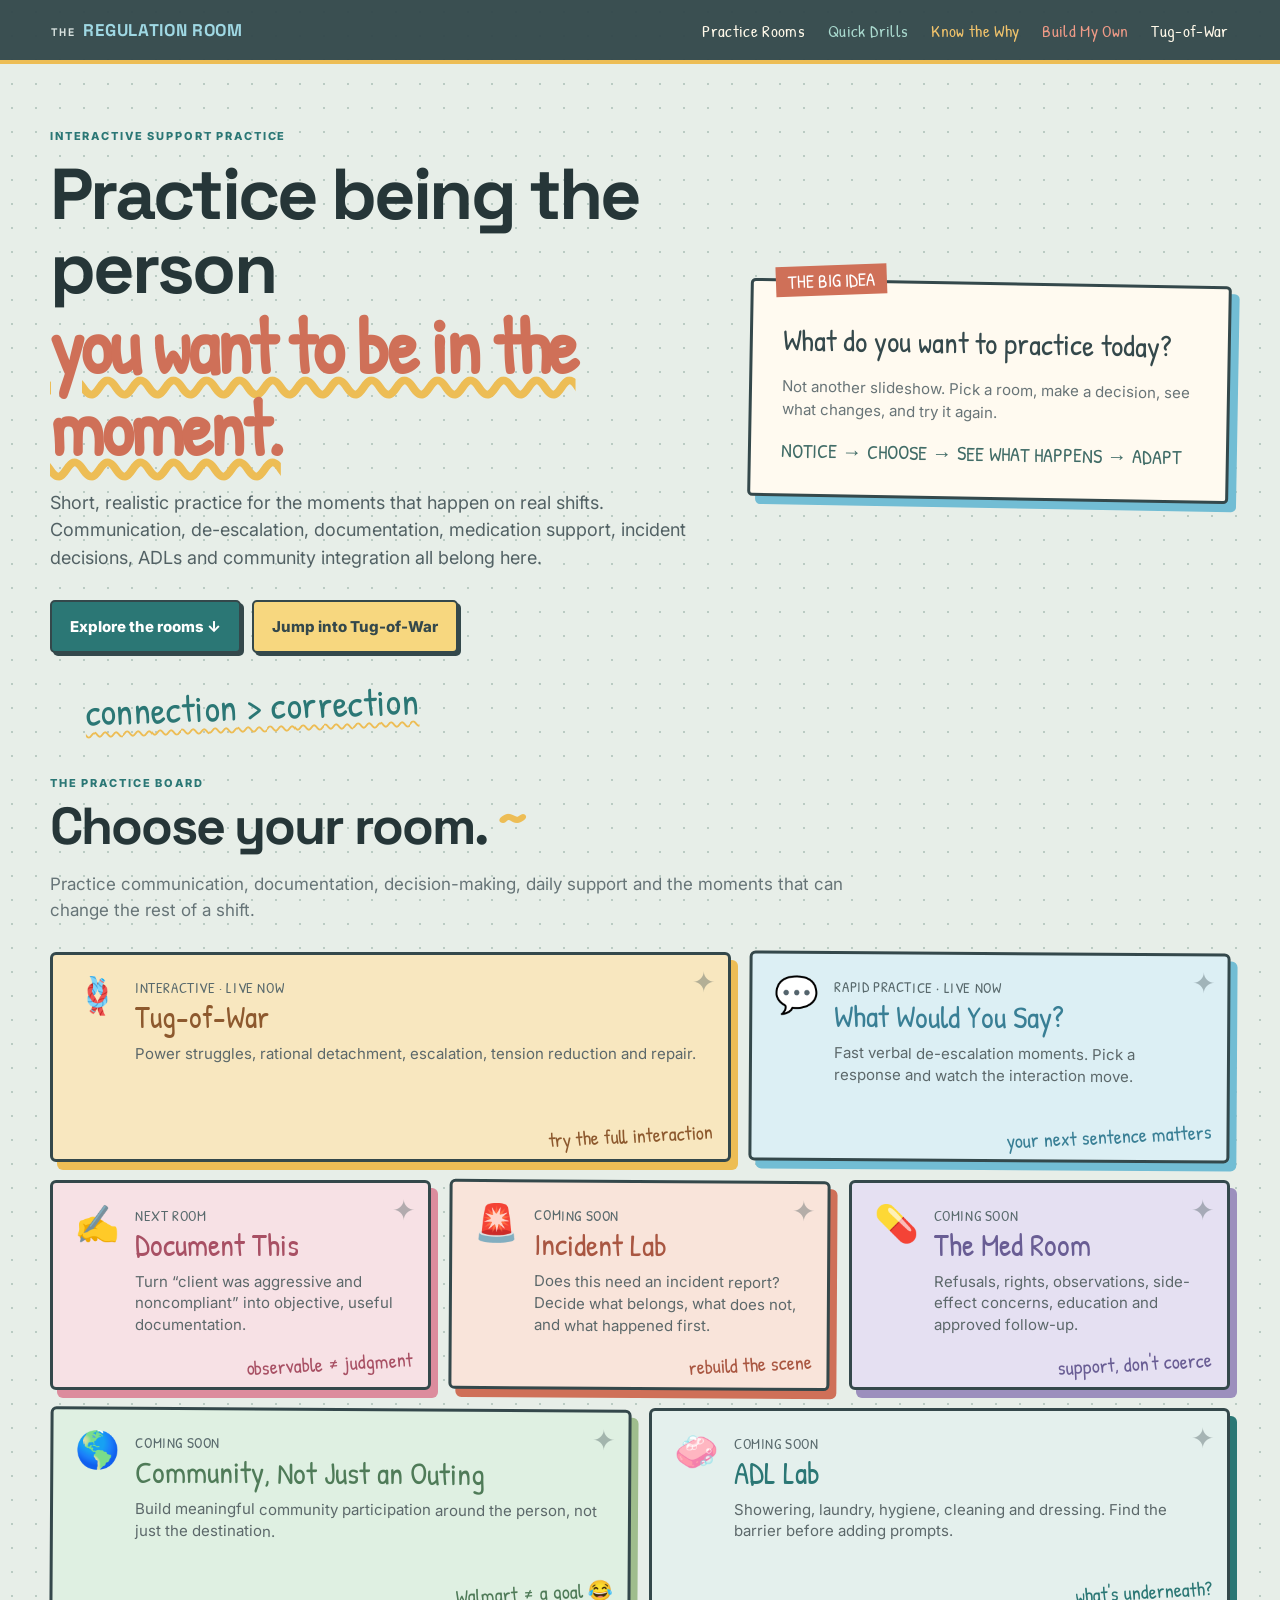
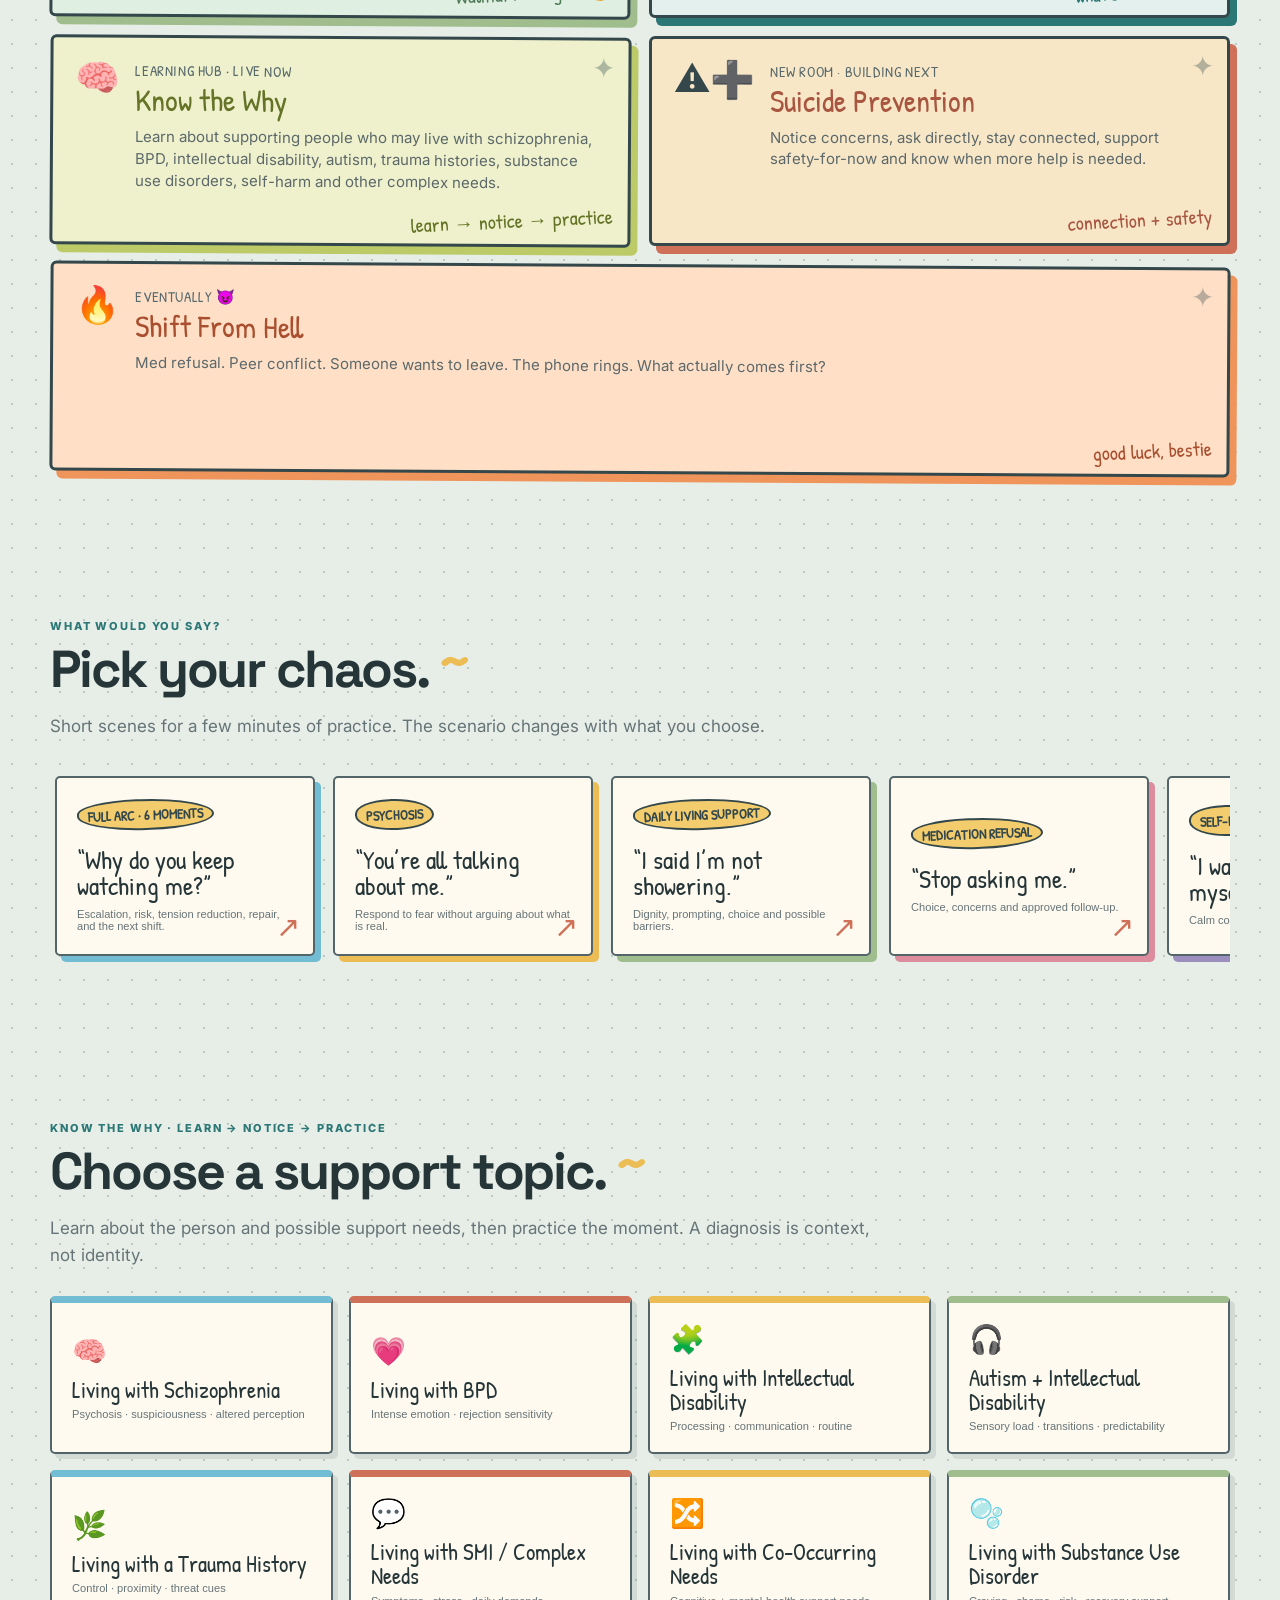
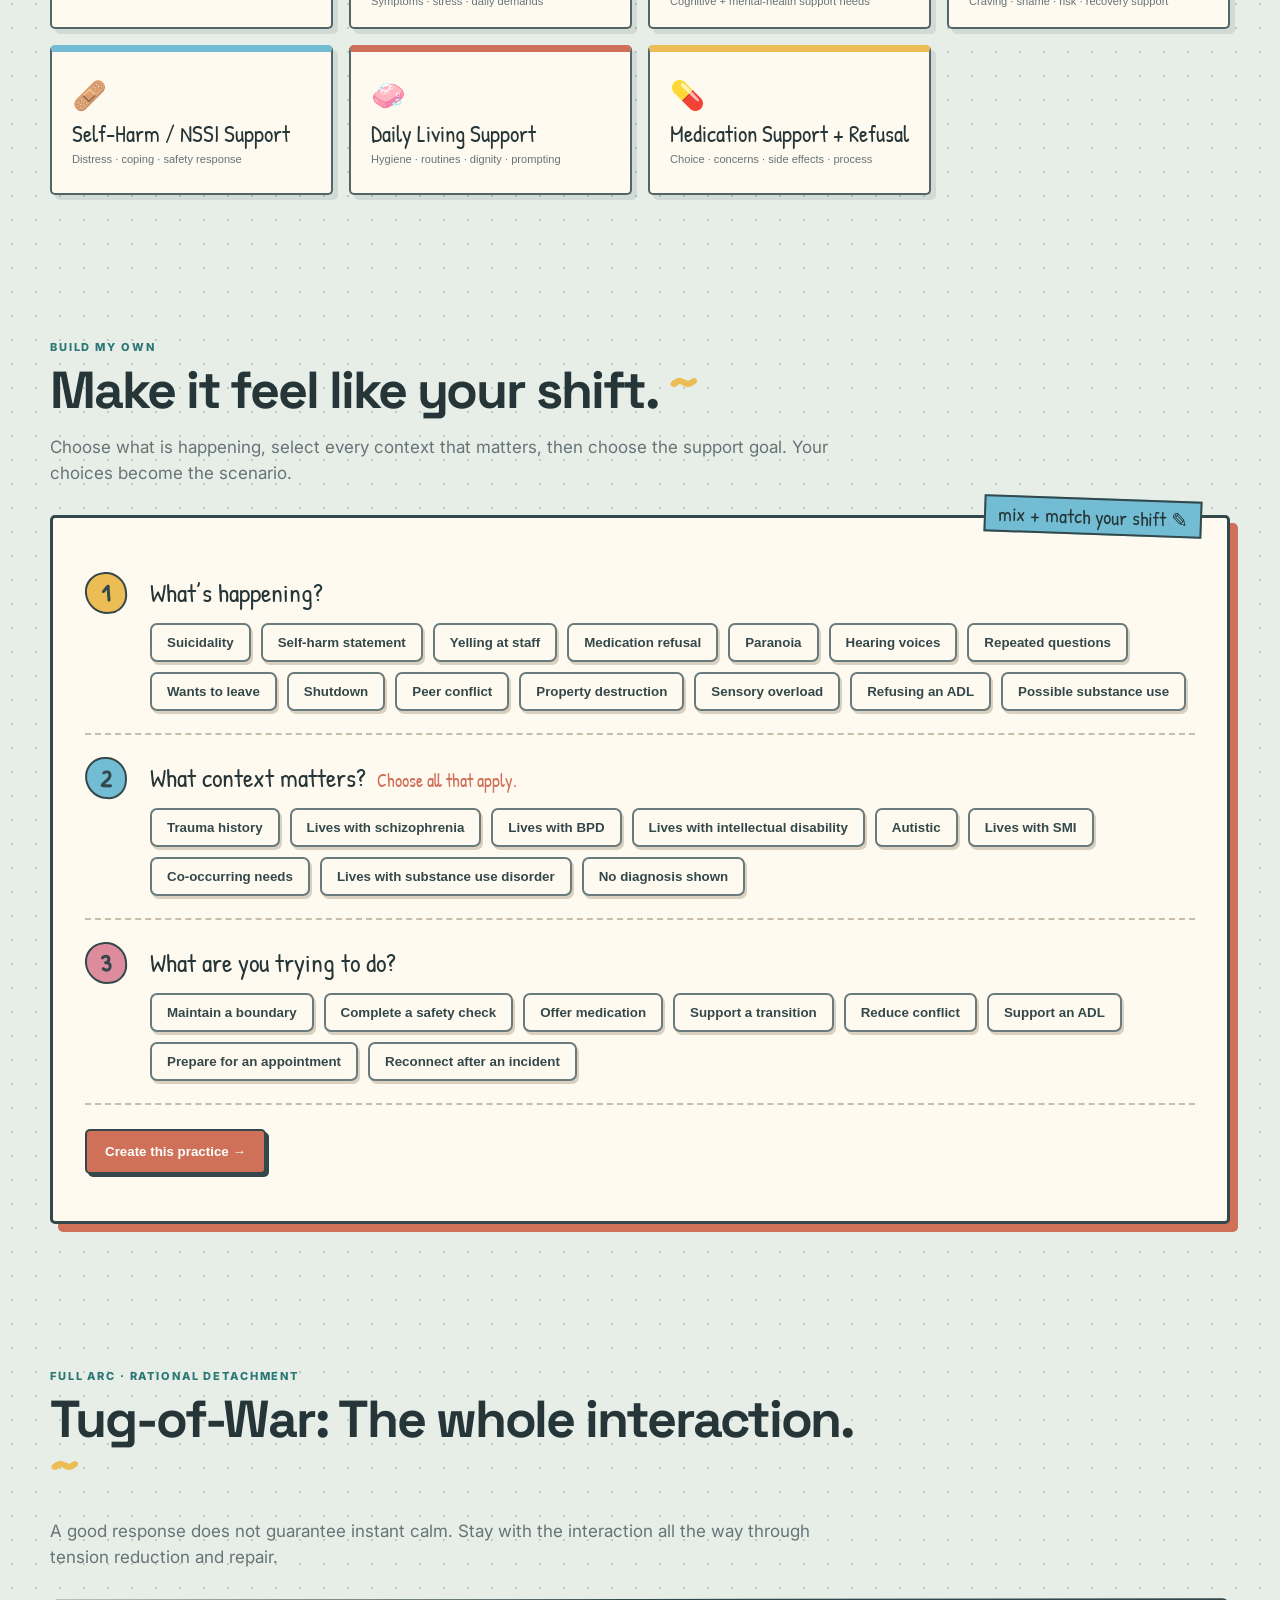
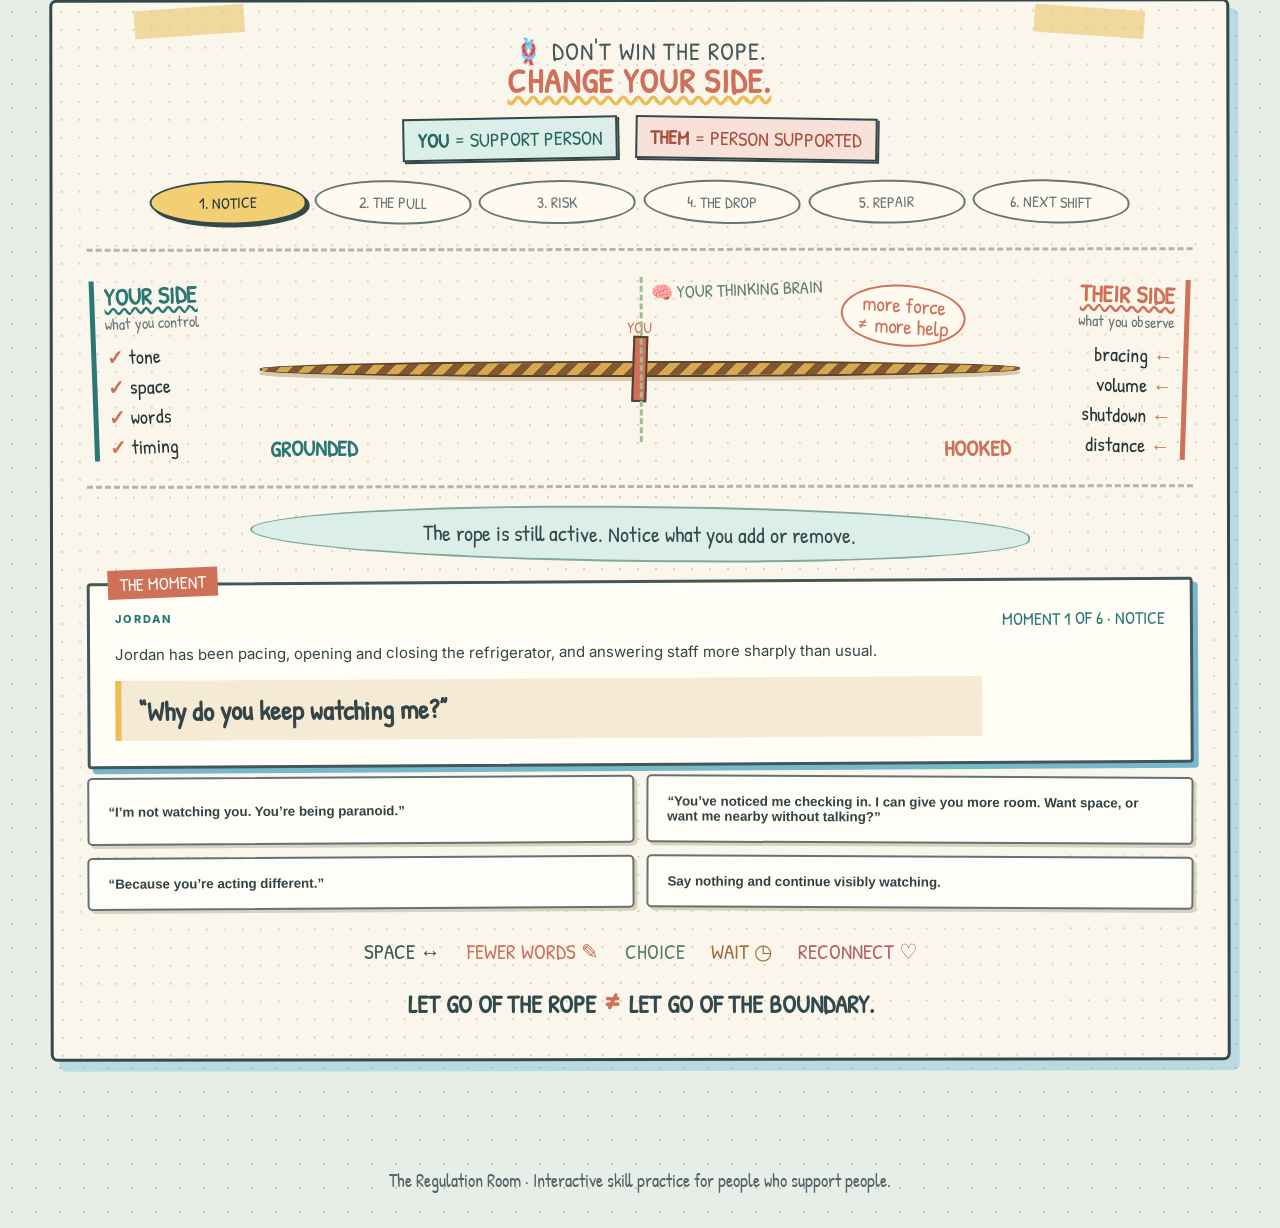
==== index.html @ 9d2d9aa2 "Update suicide prevention icon and refresh room styles" ====
<!doctype html><html lang="en"><head><meta charset="utf-8"><meta name="viewport" content="width=device-width,initial-scale=1"><title>The Regulation Room</title><link rel="preconnect" href="https://fonts.googleapis.com"><link rel="preconnect" href="https://fonts.gstatic.com" crossorigin><link href="https://fonts.googleapis.com/css2?family=Inter:wght@400;500;600;700;800&family=Patrick+Hand&family=Space+Grotesk:wght@600;700&display=swap" rel="stylesheet"><link rel="stylesheet" href="styles.css?v=15"><link rel="stylesheet" href="rooms.css?v=7"></head><body><header class="topbar"><a class="brand" href="#home"><span>THE</span><strong>REGULATION ROOM</strong></a><nav><a href="#rooms">Practice Rooms</a><a href="#quick">Quick Drills</a><a href="#diagnoses">Know the Why</a><a href="#builder">Build My Own</a><a href="#rope">Tug-of-War</a></nav></header><main>
<section id="home" class="hero shell"><div><p class="eyebrow">INTERACTIVE SUPPORT PRACTICE</p><h1>Practice being the person<br><em>you want to be in the moment.</em></h1><p class="lead">Short, realistic practice for the moments that happen on real shifts. Communication, de-escalation, documentation, medication support, incident decisions, ADLs and community integration all belong here.</p><div class="actions"><a href="#rooms" class="btn primary">Explore the rooms ↓</a><a href="#rope" class="btn secondary" data-launch="flagship">Jump into Tug-of-War</a></div></div><aside><span>THE QUESTION</span><h2>What do you want to practice today?</h2><p>Not another slideshow. Pick a room, make a decision, see what changes, and try it again.</p><b>NOTICE → CHOOSE → SEE WHAT HAPPENS → ADAPT</b></aside></section>
<section id="rooms" class="shell section rooms-section"><div class="heading"><p class="eyebrow">THE PRACTICE BOARD</p><h2>Choose your room.</h2><p>Practice communication, documentation, decision-making, daily support and the moments that can change the rest of a shift.</p></div><div class="room-board"><a class="room-card room-rope" href="#rope"><span class="room-icon">🪢</span><div><small>INTERACTIVE · LIVE NOW</small><h3>Tug-of-War</h3><p>Power struggles, rational detachment, escalation, tension reduction and repair.</p></div><b>try the full interaction</b></a><a class="room-card room-say" href="#quick"><span class="room-icon">💬</span><div><small>RAPID PRACTICE · LIVE NOW</small><h3>What Would You Say?</h3><p>Fast verbal de-escalation moments. Pick a response and watch the interaction move.</p></div><b>your next sentence matters</b></a><div class="room-card room-doc"><span class="room-icon">✍️</span><div><small>NEXT ROOM</small><h3>Document This</h3><p>Turn “client was aggressive and noncompliant” into objective, useful documentation.</p></div><b>observable ≠ judgment</b></div><div class="room-card room-incident"><span class="room-icon">🚨</span><div><small>COMING SOON</small><h3>Incident Lab</h3><p>Does this need an incident report? Decide what belongs, what does not, and what happened first.</p></div><b>rebuild the scene</b></div><div class="room-card room-med"><span class="room-icon">💊</span><div><small>COMING SOON</small><h3>The Med Room</h3><p>Refusals, rights, observations, side-effect concerns, education and approved follow-up.</p></div><b>support, don't coerce</b></div><div class="room-card room-community"><span class="room-icon">🌎</span><div><small>COMING SOON</small><h3>Community, Not Just an Outing</h3><p>Build meaningful community participation around the person, not just the destination.</p></div><b>Walmart ≠ a goal 😂</b></div><div class="room-card room-adl"><span class="room-icon">🧼</span><div><small>COMING SOON</small><h3>ADL Lab</h3><p>Showering, laundry, hygiene, cleaning and dressing. Find the barrier before adding prompts.</p></div><b>what's underneath?</b></div><a class="room-card room-why" href="#diagnoses"><span class="room-icon">🧠</span><div><small>LEARNING HUB · LIVE NOW</small><h3>Know the Why</h3><p>Learn about supporting people who may live with schizophrenia, BPD, intellectual disability, autism, trauma histories, substance use disorders, self-harm and other complex needs.</p></div><b>learn → notice → practice</b></a><div class="room-card room-suicide"><span class="room-icon">⚠️➕</span><div><small>NEW ROOM · BUILDING NEXT</small><h3>Suicide Prevention</h3><p>Notice concerns, ask directly, stay connected, support safety-for-now and know when more help is needed.</p></div><b>connection + safety</b></div><div class="room-card room-shift"><span class="room-icon">🔥</span><div><small>EVENTUALLY 😈</small><h3>Shift From Hell</h3><p>Med refusal. Peer conflict. Someone wants to leave. The phone rings. What actually comes first?</p></div><b>good luck, bestie</b></div></div></section>
<section id="quick" class="shell section"><div class="heading"><p class="eyebrow">WHAT WOULD YOU SAY?</p><h2>Pick your chaos.</h2><p>Short scenes for a few minutes of practice. The scenario changes with what you choose.</p></div><div class="quick-feed"><button data-scenario="flagship"><span>FULL ARC · 6 MOMENTS</span><b>“Why do you keep watching me?”</b><small>Escalation, risk, tension reduction, repair, and the next shift.</small></button><button data-scenario="customPsychosis"><span>PSYCHOSIS</span><b>“You’re all talking about me.”</b><small>Respond to fear without arguing about what is real.</small></button><button data-scenario="customADL"><span>DAILY LIVING SUPPORT</span><b>“I said I’m not showering.”</b><small>Dignity, prompting, choice and possible barriers.</small></button><button data-scenario="customMeds"><span>MEDICATION REFUSAL</span><b>“Stop asking me.”</b><small>Choice, concerns and approved follow-up.</small></button><button data-scenario="customNSSI"><span>SELF-HARM</span><b>“I want to hurt myself.”</b><small>Calm connection and safety response.</small></button><button data-scenario="customSUD"><span>SUBSTANCE USE</span><b>“Stop interrogating me.”</b><small>Safety, dignity and support without shame.</small></button></div></section>
<section id="diagnoses" class="shell section"><div class="heading"><p class="eyebrow">KNOW THE WHY · LEARN → NOTICE → PRACTICE</p><h2>Choose a support topic.</h2><p>Learn about the person and possible support needs, then practice the moment. A diagnosis is context, not identity.</p></div><div class="dx-grid"><button class="dx-card" data-dx="schizophrenia"><span>🧠</span><b>Living with Schizophrenia</b><small>Psychosis · suspiciousness · altered perception</small></button><button class="dx-card" data-dx="bpd"><span>💗</span><b>Living with BPD</b><small>Intense emotion · rejection sensitivity</small></button><button class="dx-card" data-dx="id"><span>🧩</span><b>Living with Intellectual Disability</b><small>Processing · communication · routine</small></button><button class="dx-card" data-dx="autism"><span>🎧</span><b>Autism + Intellectual Disability</b><small>Sensory load · transitions · predictability</small></button><button class="dx-card" data-dx="trauma"><span>🌿</span><b>Living with a Trauma History</b><small>Control · proximity · threat cues</small></button><button class="dx-card" data-dx="smi"><span>💬</span><b>Living with SMI / Complex Needs</b><small>Symptoms · stress · daily demands</small></button><button class="dx-card" data-dx="dual"><span>🔀</span><b>Living with Co-Occurring Needs</b><small>Cognitive + mental-health support needs</small></button><button class="dx-card" data-dx="sud"><span>🫧</span><b>Living with Substance Use Disorder</b><small>Craving · shame · risk · recovery support</small></button><button class="dx-card" data-dx="nssi"><span>🩹</span><b>Self-Harm / NSSI Support</b><small>Distress · coping · safety response</small></button><button class="dx-card" data-dx="adl"><span>🧼</span><b>Daily Living Support</b><small>Hygiene · routines · dignity · prompting</small></button><button class="dx-card" data-dx="meds"><span>💊</span><b>Medication Support + Refusal</b><small>Choice · concerns · side effects · process</small></button></div><div id="dxPanel" class="dx-panel" hidden><div class="dx-title"><div><p class="eyebrow">QUICK LEARNING HUB</p><h3 id="dxTitle"></h3><p id="dxIntro"></p></div><button id="dxClose">×</button></div><div class="learn-tabs"><button data-tab="show" class="active">👀 How it may show up</button><button data-tab="help">🤝 What may help</button><button data-tab="pressure">🪢 What may add pressure</button></div><div id="learnContent" class="learn-content"></div><div class="scenario-area"><p class="eyebrow">NOW PRACTICE IT</p><div id="dxScenarios" class="scenario-buttons"></div></div><p class="fine">Possibilities, not assumptions. The person, their preferences, communication style, baseline and individualized plan come first.</p></div></section>
<section id="builder" class="shell section"><div class="heading"><p class="eyebrow">BUILD MY OWN</p><h2>Make it feel like your shift.</h2><p>Choose what is happening, select every context that matters, then choose the support goal. Your choices become the scenario.</p></div><div class="builder"><div class="build-row"><i>1</i><div><h3>What’s happening?</h3><div class="bubbles" data-group="behavior"><button>Suicidality</button><button>Self-harm statement</button><button>Yelling at staff</button><button>Medication refusal</button><button>Paranoia</button><button>Hearing voices</button><button>Repeated questions</button><button>Wants to leave</button><button>Shutdown</button><button>Peer conflict</button><button>Property destruction</button><button>Sensory overload</button><button>Refusing an ADL</button><button>Possible substance use</button></div></div></div><div class="build-row"><i>2</i><div><h3>What context matters? <small>Choose all that apply.</small></h3><div class="bubbles" data-group="profile"><button>Trauma history</button><button>Lives with schizophrenia</button><button>Lives with BPD</button><button>Lives with intellectual disability</button><button>Autistic</button><button>Lives with SMI</button><button>Co-occurring needs</button><button>Lives with substance use disorder</button><button>No diagnosis shown</button></div></div></div><div class="build-row"><i>3</i><div><h3>What are you trying to do?</h3><div class="bubbles" data-group="goal"><button>Maintain a boundary</button><button>Complete a safety check</button><button>Offer medication</button><button>Support a transition</button><button>Reduce conflict</button><button>Support an ADL</button><button>Prepare for an appointment</button><button>Reconnect after an incident</button></div></div></div><button id="buildBtn" class="btn primary">Create this practice →</button><p id="buildError" class="error"></p><div id="builtScenario" class="built" hidden></div></div></section>
<section id="rope" class="shell section"><div class="heading"><p class="eyebrow" id="practiceLabel">SIGNATURE PRACTICE · RATIONAL DETACHMENT</p><h2 id="practiceTitle">Tug-of-War: The whole interaction.</h2><p id="scenarioNote">The goal is not to make the person calm in one click. Stay with the interaction through repair.</p></div><div class="rope-card sketchnote"><div class="tape tape-a"></div><div class="tape tape-b"></div><div class="scribble-title">🪢 DON'T WIN THE ROPE.<br><b>CHANGE YOUR SIDE.</b></div><div class="role-key"><span class="you-key"><b>YOU</b> = SUPPORT PERSON</span><span class="them-key"><b>THEM</b> = PERSON SUPPORTED</span></div><div class="phase-track" id="phaseTrack"></div><div class="sketch-board"><div class="sketch-note note-left"><b>YOUR SIDE</b><em>what you control</em><span>tone</span><span>space</span><span>words</span><span>timing</span></div><div class="rope-zone"><div class="rope" id="ropeLine"></div><div class="marker" id="marker"></div><div class="midline"><b>🧠 YOUR THINKING BRAIN</b></div><div class="zone-labels"><b>GROUNDED</b><b>HOOKED</b></div><div class="sketch-callout callout-one">more force<br>≠ more help</div></div><div class="sketch-note note-right"><b>THEIR SIDE</b><em>what you observe</em><span>bracing</span><span>volume</span><span>shutdown</span><span>distance</span></div></div><div id="tugMessage" class="tug-copy">The rope can stay tight even when you respond well. Regulation is not instant compliance.</div><div class="conversation"><div><p class="eyebrow" id="personLabel">JORDAN</p><p id="stageDirection"></p><blockquote id="ropeQuote"></blockquote></div><div id="roundStatus"></div></div><div id="choices" class="choices"></div><div id="coach" class="coach" hidden><b>👀 NOTICE WHAT CHANGED</b><p id="coachText"></p></div><div id="reflection" class="reflection" hidden></div><div class="sketch-footer"><span>SPACE ↔</span><span>FEWER WORDS ✎</span><span>CHOICE</span><span>WAIT ◷</span><span>RECONNECT ♡</span></div><p class="rope-rule">LET GO OF THE ROPE <strong>≠</strong> LET GO OF THE BOUNDARY.</p></div></section></main><footer>The Regulation Room · Interactive skill practice for people who support people.</footer><script src="script.js?v=13"></script><script src="rope-feedback.js?v=5"></script><script src="med-practice.js?v=2"></script></body></html>
---- styles.css ----
:root{--bg:#e7eee8;--paper:#fffaf0;--ink:#263638;--muted:#667477;--teal:#2b7775;--blue:#72bdd4;--sage:#9fbd8d;--rust:#cf7058;--gold:#edbd55;--pink:#dc8c9d;--purple:#9c8fbd;--line:#c7c1b4;--dark:#33484b;--shadow:rgba(43,52,48,.13)}*{box-sizing:border-box}html{scroll-behavior:smooth}body{margin:0;background-color:#e7eee8;background-image:radial-gradient(#bacbc3 1px,transparent 1px);background-size:24px 24px;color:var(--ink);font:15px/1.55 Inter,sans-serif}.shell{width:min(1180px,calc(100% - 38px));margin:auto}.topbar{position:sticky;top:0;z-index:30;min-height:64px;padding:0 clamp(20px,4vw,60px);display:flex;align-items:center;justify-content:space-between;background:#33484bf5;border-bottom:4px solid var(--gold)}.brand{display:flex;gap:8px;align-items:baseline;text-decoration:none;color:#d8e2df;font:700 11px Space Grotesk;letter-spacing:.16em}.brand strong{color:#9fd8e3;font-size:17px;letter-spacing:.04em}.topbar nav{display:flex;gap:23px}.topbar nav a{color:#fff9e9;text-decoration:none;font:17px 'Patrick Hand';letter-spacing:.02em}.topbar nav a:nth-child(2){color:#a9d9ce}.topbar nav a:nth-child(3){color:#f2c46b}.topbar nav a:nth-child(4){color:#ef9b87}.eyebrow{margin:0;color:var(--teal);font-size:11px;font-weight:800;letter-spacing:.17em}.hero{position:relative;min-height:62vh;display:grid;grid-template-columns:1.15fr .85fr;gap:48px;align-items:center;padding:64px 0}.hero:before{content:'✦  notice • choose • adapt  ↘';position:absolute;right:3%;top:35px;font:23px 'Patrick Hand';color:var(--rust);transform:rotate(4deg)}.hero:after{content:'connection > correction';position:absolute;left:2%;bottom:28px;font:22px 'Patrick Hand';color:var(--teal);transform:rotate(-3deg);text-decoration:underline;text-decoration-style:wavy;text-decoration-color:var(--gold)}.hero h1,.heading h2{font:700 clamp(42px,6vw,72px)/1.03 Space Grotesk;letter-spacing:-.04em;margin:12px 0 20px}.hero h1 em{font-family:'Patrick Hand';font-size:1.1em;font-style:normal;color:var(--rust);text-decoration:underline;text-decoration-style:wavy;text-decoration-color:var(--gold)}.lead{font-size:18px;color:#526164;max-width:650px}.actions{display:flex;gap:11px;flex-wrap:wrap;margin-top:28px}.btn{border:2px solid #34484b;border-radius:5px;padding:13px 18px;font-weight:800;cursor:pointer;text-decoration:none;display:inline-block;box-shadow:3px 3px 0 #34484b;transition:.15s}.btn:hover{transform:translate(-1px,-2px);box-shadow:5px 5px 0 #34484b}.primary{background:var(--teal);color:white}.secondary{background:#f7d77f;color:#34484b}.hero aside{position:relative;background:#fffaf0;color:#34484b;border:3px solid #34484b;border-radius:5px;padding:30px;box-shadow:8px 8px 0 var(--blue);transform:rotate(1deg)}.hero aside:before{content:'THE BIG IDEA';position:absolute;top:-17px;left:22px;background:var(--rust);color:white;padding:2px 12px;font:19px 'Patrick Hand';transform:rotate(-3deg)}.hero aside span{display:none}.hero aside h2{font:30px 'Patrick Hand';margin:8px 0}.hero aside p{color:#687477}.hero aside b{display:block;color:#416c67;font:20px 'Patrick Hand';margin-top:12px}.section{position:relative;padding:72px 0}.section:nth-of-type(2):before{content:'↙ pick one. see what happens.';position:absolute;right:4%;top:55px;color:var(--blue);font:20px 'Patrick Hand';transform:rotate(3deg)}.heading{max-width:820px;margin-bottom:28px}.heading h2{font-size:clamp(34px,5vw,52px);margin:7px 0 10px}.heading h2:after{content:' ~';font-family:'Patrick Hand';color:var(--gold)}.heading>p:last-child{color:var(--muted);font-size:17px}.quick-feed{display:grid;grid-auto-flow:column;grid-auto-columns:minmax(260px,31%);gap:18px;overflow-x:auto;padding:8px 5px 20px}.quick-feed button,.dx-card{position:relative;border:2px solid #536568;background:#fffaf0;border-radius:5px;padding:20px;text-align:left;color:var(--ink);cursor:pointer;box-shadow:5px 5px 0 #53656826;transition:.15s}.quick-feed button:nth-child(1){box-shadow:6px 6px 0 #72bdd4}.quick-feed button:nth-child(2){box-shadow:6px 6px 0 #edbd55}.quick-feed button:nth-child(3){box-shadow:6px 6px 0 #9fbd8d}.quick-feed button:nth-child(4){box-shadow:6px 6px 0 #dc8c9d}.quick-feed button:nth-child(5){box-shadow:6px 6px 0 #9c8fbd}.quick-feed button:nth-child(6){box-shadow:6px 6px 0 #cf7058}.quick-feed button:hover,.dx-card:hover{transform:translateY(-4px) rotate(-.5deg)}.quick-feed button{min-height:180px}.quick-feed button:after{content:'↗';position:absolute;right:13px;bottom:8px;font:29px 'Patrick Hand';color:var(--rust)}.quick-feed span{display:inline-block;color:#34484b;background:#f3cc6d;border:2px solid #34484b;border-radius:45% 55% 48% 52%;padding:4px 9px;font:14px 'Patrick Hand';font-weight:700;transform:rotate(-2deg)}.quick-feed b,.quick-feed small,.dx-card b,.dx-card small{display:block}.quick-feed b{font:26px 'Patrick Hand';margin:17px 0 9px;line-height:1}.quick-feed small,.dx-card small{color:var(--muted)}.dx-grid{display:grid;grid-template-columns:repeat(4,1fr);gap:16px}.dx-card{min-height:150px}.dx-card:nth-child(4n+1){border-top:7px solid var(--blue)}.dx-card:nth-child(4n+2){border-top:7px solid var(--rust)}.dx-card:nth-child(4n+3){border-top:7px solid var(--gold)}.dx-card:nth-child(4n){border-top:7px solid var(--sage)}.dx-card span{display:block;font-size:28px;margin-bottom:10px}.dx-card b{font:23px 'Patrick Hand';line-height:1.05;margin-bottom:6px}.dx-panel{position:relative;margin-top:22px;padding:32px;background:#fffaf0;color:#34484b;border:3px solid #34484b;border-radius:5px;box-shadow:8px 8px 0 var(--teal)}.dx-panel:before{content:'LEARN IT → TRY IT';position:absolute;right:35px;top:-18px;background:var(--gold);padding:3px 13px;border:2px solid #34484b;font:18px 'Patrick Hand';transform:rotate(2deg)}.dx-title{display:flex;justify-content:space-between}.dx-title h3{font:42px 'Patrick Hand';margin:5px 0;color:var(--rust)}.dx-title button{width:40px;height:40px;border-radius:50%;border:2px solid #34484b;background:#f5d77d;color:#34484b;font-size:24px}.learn-tabs{display:flex;flex-wrap:wrap;gap:9px;margin:24px 0 14px}.learn-tabs button{border:2px solid #526568;background:#fffdf6;color:#34484b;border-radius:4px;padding:10px 14px;font-weight:700;box-shadow:2px 2px 0 #526568}.learn-tabs button.active{background:#a9d9ce;transform:rotate(-1deg)}.learn-content{background:#e9f4f0;color:#344447;border:2px dashed #6b9388;border-radius:4px;padding:20px}.learn-content p{margin:8px 0}.scenario-area{margin-top:23px}.scenario-buttons{display:grid;grid-template-columns:repeat(2,1fr);gap:10px}.scenario-buttons button{padding:16px;border:2px solid #34484b;background:#f5d77d;color:#34484b;border-radius:4px;text-align:left;font-weight:800;box-shadow:3px 3px 0 #34484b}.scenario-buttons button:nth-child(even){background:#b9ddd4}.scenario-buttons small{display:block;color:#566669}.fine{font-size:11px;color:#687477}.builder{position:relative;background:#fffaf0;border:3px solid #34484b;border-radius:5px;padding:32px;box-shadow:8px 8px 0 var(--rust)}.builder:before{content:'mix + match your shift ✎';position:absolute;right:25px;top:-20px;background:var(--blue);border:2px solid #34484b;padding:3px 12px;font:20px 'Patrick Hand';transform:rotate(2deg)}.build-row{display:grid;grid-template-columns:48px 1fr;gap:17px;padding:22px 0;border-bottom:2px dashed #c7bdaa}.build-row i{width:42px;height:42px;border:2px solid #34484b;border-radius:48% 52% 45% 55%;background:var(--gold);color:#34484b;display:grid;place-items:center;font:24px 'Patrick Hand';font-style:normal;font-weight:800;transform:rotate(-4deg)}.build-row:nth-child(2) i{background:var(--blue);transform:rotate(3deg)}.build-row:nth-child(3) i{background:var(--pink)}.build-row h3{font:26px 'Patrick Hand';margin:3px 0 13px}.build-row h3 small{font:18px 'Patrick Hand';color:var(--rust)}.bubbles{display:flex;flex-wrap:wrap;gap:9px}.bubbles button{border:2px solid #7b8582;background:#f9f3e8;color:#394a4d;border-radius:48% 52% 46% 54%;padding:9px 14px;font-weight:700;transition:.12s}.bubbles button:nth-child(3n+1){transform:rotate(-1deg)}.bubbles button:nth-child(3n+2){transform:rotate(1deg)}.bubbles button:hover{background:#e5f2ee}.bubbles button.selected{background:var(--teal);border-color:#34484b;color:white;box-shadow:2px 2px 0 #34484b}.builder>.btn{margin-top:24px;background:var(--rust)}.error{color:var(--rust);font-weight:700}.built{position:relative;margin-top:24px;padding:24px;border:3px solid #34484b;border-radius:4px;background:#e6f2ee;color:#34484b;box-shadow:5px 5px 0 var(--gold)}.built h3{font:28px 'Patrick Hand';color:var(--rust)}
/* SKETCHNOTE TUG OF WAR */.rope-card.sketchnote{position:relative;overflow:hidden;background-color:#faf6eb;background-image:radial-gradient(#d9d2c3 .8px,transparent .8px);background-size:18px 18px;border:3px solid #33484b;border-radius:7px;padding:34px;color:var(--ink);box-shadow:9px 10px 0 #72bdd466;transform:rotate(-.08deg)}.tape{position:absolute;width:110px;height:28px;background:#e8c76c99;z-index:2}.tape-a{top:5px;left:7%;transform:rotate(-4deg)}.tape-b{top:6px;right:7%;transform:rotate(4deg)}.scribble-title{text-align:center;font:25px/1.05 'Patrick Hand',cursive;letter-spacing:.04em;margin:2px 0 24px;color:#43575a}.scribble-title b{font-size:34px;color:var(--rust);text-decoration:underline;text-decoration-style:wavy;text-decoration-color:var(--gold)}.phase-track{display:grid;grid-template-columns:repeat(6,1fr);gap:8px;margin:0 auto 24px;max-width:980px}.phase{padding:9px 6px;border:2px solid #657678;border-radius:48% 52% 46% 54%;background:#fffaf0;color:#667477;text-align:center;font:16px 'Patrick Hand';transform:rotate(-1deg)}.phase:nth-child(even){transform:rotate(1deg)}.phase.active{background:#f2cf73;color:#263638;border-color:#35484b;box-shadow:3px 3px 0 #35484b}.phase.done{background:#b8d8cf;color:#2e4a49}.sketch-board{position:relative;min-height:240px;display:grid;grid-template-columns:160px 1fr 160px;align-items:center;gap:18px;border-top:3px dashed #b9b2a5;border-bottom:3px dashed #b9b2a5;padding:20px 5px}.sketch-note{font:20px 'Patrick Hand';display:flex;flex-direction:column;gap:3px;transform:rotate(-2deg)}.sketch-note b{font-size:24px;color:var(--teal);text-decoration:underline;text-decoration-style:wavy}.sketch-note span:before{content:'✓ ';color:var(--rust);font-weight:bold}.note-right{transform:rotate(2deg)}.note-right b{color:var(--rust)}.rope-zone{height:190px;position:relative}.rope{position:absolute;left:-10px;right:-10px;top:88px;height:16px;border-radius:45%;background:repeating-linear-gradient(135deg,#d9a74f 0 8px,#80582f 8px 16px);border:2px solid #5b422a;box-shadow:0 4px 0 #d8c9ad;transition:all .5s}.marker{position:absolute;left:50%;top:63px;width:15px;height:66px;background:var(--rust);border:2px solid #543e37;transform:translateX(-50%) rotate(2deg);transition:left .45s}.marker:after{content:'YOU';position:absolute;top:-22px;left:-8px;font:16px 'Patrick Hand';color:var(--rust)}.midline{position:absolute;left:50%;top:4px;height:165px;border-left:3px dashed var(--sage)}.midline b{position:absolute;left:8px;white-space:nowrap;color:#5f806b;font:18px 'Patrick Hand';transform:rotate(-2deg)}.zone-labels{position:absolute;left:0;right:0;bottom:0;display:flex;justify-content:space-between;font:22px 'Patrick Hand'}.zone-labels b:first-child{color:var(--teal)}.zone-labels b:last-child{color:var(--rust)}.sketch-arrow{position:absolute;font:48px 'Patrick Hand';color:var(--blue);left:16%;top:14px;transform:rotate(15deg)}.sketch-callout{position:absolute;right:6%;top:12px;font:21px/1 'Patrick Hand';color:var(--rust);transform:rotate(4deg);border:2px solid var(--rust);border-radius:50%;padding:8px 14px;text-align:center;background:#fffaf0}.tug-copy{max-width:780px;margin:18px auto;text-align:center;font:22px 'Patrick Hand';color:#35484b;background:#dceee8;border:2px solid #7fa99e;border-radius:48% 52% 45% 55%;padding:11px 20px;transform:rotate(.5deg)}.conversation{position:relative;display:grid;grid-template-columns:1fr auto;gap:20px;background:#fffdf6;color:#344447;border:3px solid #43575a;border-radius:4px;padding:25px;box-shadow:5px 5px 0 #76b8cb;transform:rotate(-.25deg)}.conversation:before{content:'THE MOMENT';position:absolute;top:-17px;left:18px;background:var(--rust);color:white;padding:2px 12px;font:18px 'Patrick Hand';transform:rotate(-2deg)}.conversation blockquote{margin:10px 0 0;padding:12px 17px;border-left:6px solid var(--gold);background:#f5ead4;font:27px 'Patrick Hand';font-weight:700}.conversation #roundStatus{font:18px 'Patrick Hand';color:var(--teal);max-width:180px}.margin-note{text-align:right;margin:10px 20px -4px auto;width:170px;font:20px/1 'Patrick Hand';color:var(--rust);transform:rotate(-4deg)}.margin-note b{font-size:29px}.choices{display:grid;grid-template-columns:repeat(2,1fr);gap:12px;margin-top:10px}.choices button{background:#fffdf7;border:2px solid #637375;color:#314245;border-radius:5px;padding:17px 19px;text-align:left;font-weight:700;cursor:pointer;box-shadow:3px 3px 0 #d9d0bd;transition:.15s}.choices button:nth-child(2n){transform:rotate(.35deg)}.choices button:nth-child(2n+1){transform:rotate(-.25deg)}.choices button:hover{background:#e1f0eb;border-color:var(--teal);transform:translateY(-2px) rotate(0)}.coach{margin:18px 0 8px;background:#dceee8;color:#344447;border:3px solid var(--teal);border-radius:50% 45% 48% 42% / 8% 10% 8% 10%;padding:18px 24px;transform:rotate(.3deg)}.coach b{font:21px 'Patrick Hand';color:var(--teal)}.coach p{margin:5px 0}.reflection{margin-top:14px;padding:22px;border:3px solid #9a7337;background:#f0ce88;color:#29383a}.sketch-footer{display:flex;justify-content:center;flex-wrap:wrap;gap:12px 26px;margin:28px 0 12px;font:21px 'Patrick Hand';color:#38565a}.sketch-footer span:nth-child(2){color:var(--rust)}.sketch-footer span:nth-child(3){color:#527d69}.sketch-footer span:nth-child(4){color:#a06e3c}.sketch-footer span:nth-child(5){color:#b45f6b}.rope-rule{text-align:center;color:#31494c;font:25px 'Patrick Hand';font-weight:800;margin:10px 0 0}.rope-rule strong{color:var(--rust);font-size:34px}footer{text-align:center;padding:35px;color:#536568;font:18px 'Patrick Hand'}@media(max-width:900px){.topbar nav{display:none}.hero{grid-template-columns:1fr}.hero:before{display:none}.dx-grid{grid-template-columns:repeat(2,1fr)}.quick-feed{grid-auto-columns:72%}.sketch-board{grid-template-columns:110px 1fr 110px}.sketch-note{font-size:16px}.sketch-note b{font-size:19px}.choices{grid-template-columns:1fr}.phase-track{grid-template-columns:repeat(3,1fr)}}@media(max-width:560px){.dx-grid{grid-template-columns:1fr}.build-row{grid-template-columns:1fr}.quick-feed{grid-auto-columns:86%}.section{padding:55px 0}.rope-card.sketchnote{padding:22px 14px}.sketch-board{grid-template-columns:1fr;min-height:370px}.sketch-note{position:absolute;z-index:3}.note-left{left:4px;bottom:4px}.note-right{right:4px;bottom:4px}.rope-zone{width:100%;align-self:start}.conversation{grid-template-columns:1fr}.scribble-title b{font-size:28px}.margin-note{display:none}.hero:after{display:none}}
---- rooms.css ----
.rooms-section{padding-top:58px}.rooms-section:before{display:none}.room-board{display:grid;grid-template-columns:repeat(12,1fr);gap:18px;align-items:stretch}.room-card{position:relative;min-height:210px;padding:22px;border:3px solid #34484b;border-radius:6px;background:#fffaf0;color:#34484b;text-decoration:none;box-shadow:6px 7px 0 #34484b22;display:flex;gap:15px;overflow:hidden;transition:.18s}.room-card:hover{transform:translateY(-4px) rotate(-.4deg);box-shadow:9px 10px 0 #34484b22}.room-card:nth-child(even){transform:rotate(.35deg)}.room-card:nth-child(even):hover{transform:translateY(-4px) rotate(0)}.room-card:after{content:'✦';position:absolute;right:13px;top:8px;font:28px 'Patrick Hand';opacity:.35}.room-card .room-icon{font-size:36px;line-height:1}.room-card small{display:block;font:15px 'Patrick Hand';letter-spacing:.04em;color:#58696c;margin-bottom:4px}.room-card h3{font:31px/1 'Patrick Hand';margin:2px 0 10px}.room-card p{margin:0;color:#5c686a;line-height:1.45}.room-card>b{position:absolute;right:15px;bottom:10px;font:20px 'Patrick Hand';font-weight:400;transform:rotate(-3deg)}.room-rope{grid-column:span 7;background:#f8e7bf;box-shadow:7px 8px 0 var(--gold)}.room-rope h3,.room-rope>b{color:#8d592e}.room-say{grid-column:span 5;background:#dceff4;box-shadow:7px 8px 0 var(--blue)}.room-say h3,.room-say>b{color:#397f95}.room-doc{grid-column:span 4;background:#f7e1e5;box-shadow:7px 8px 0 var(--pink)}.room-doc h3,.room-doc>b{color:#a85064}.room-incident{grid-column:span 4;background:#f9e4da;box-shadow:7px 8px 0 var(--rust)}.room-incident h3,.room-incident>b{color:#a95641}.room-med{grid-column:span 4;background:#e5e0f2;box-shadow:7px 8px 0 var(--purple)}.room-med h3,.room-med>b{color:#695d94}.room-community{grid-column:span 6;background:#dff0e2;box-shadow:7px 8px 0 var(--sage)}.room-community h3,.room-community>b{color:#4f7b58}.room-adl{grid-column:span 6;background:#e4f0ed;box-shadow:7px 8px 0 var(--teal)}.room-adl h3,.room-adl>b{color:#2b7775}.room-why{grid-column:span 6;background:#eef1cc;box-shadow:7px 8px 0 #bccb68}.room-why h3,.room-why>b{color:#647326}.room-suicide{grid-column:span 6;background:#f7e7c7;box-shadow:7px 8px 0 var(--rust)}.room-suicide h3,.room-suicide>b{color:#a95641}.room-shift{grid-column:span 12;background:#ffe0c7;box-shadow:7px 8px 0 #ef945a}.room-shift h3,.room-shift>b{color:#a94f2f}.role-key{display:flex;justify-content:center;gap:18px;flex-wrap:wrap;margin:-7px 0 20px;font:20px 'Patrick Hand'}.role-key span{border:2px solid #34484b;padding:6px 13px;background:#fffdf6;box-shadow:2px 2px 0 #34484b}.role-key .you-key{background:#dceee8;color:#246661;transform:rotate(-1deg)}.role-key .them-key{background:#f7e1d9;color:#a64f3d;transform:rotate(1deg)}.sketch-note em{display:block;font:16px 'Patrick Hand';font-style:normal;color:#69787a;margin:-3px 0 6px}.note-left{border-left:5px solid var(--teal);padding-left:10px}.note-right{border-right:5px solid var(--rust);padding-right:10px;text-align:right}.note-right span:before{content:''}.note-right span:after{content:' ←';color:var(--rust)}.sketch-arrow{display:none!important}.margin-note{display:none!important}.rope-feedback{display:grid;grid-template-columns:1fr 1fr;gap:16px;margin:18px 0 8px}.feedback-side{position:relative;border:2px solid #34484b;background:#fffdf6;padding:15px 18px;box-shadow:4px 4px 0 #34484b22;font-family:'Patrick Hand'}.feedback-side.you{border-left:7px solid var(--teal);transform:rotate(-.35deg)}.feedback-side.them{border-right:7px solid var(--rust);transform:rotate(.35deg)}.feedback-side h4{margin:0 0 6px;font:23px 'Patrick Hand';color:var(--teal)}.feedback-side.them h4{color:var(--rust)}.feedback-side p{margin:2px 0;font:19px 'Patrick Hand';line-height:1.2}.feedback-side .added{color:#b45240}.feedback-side .removed{color:#26746c}.feedback-side .observed{color:#5d6570}.coach-detail{margin-top:10px;padding-top:10px;border-top:2px dashed #83a69d}.coach-detail strong{color:#34484b}.rope-lesson{display:inline-block;margin-top:9px;background:#f3cd70;border:2px solid #34484b;padding:3px 9px;font:18px 'Patrick Hand';transform:rotate(-1deg)}.coach.win{background:#e7f2d7;border-color:#6f9664;box-shadow:5px 5px 0 #a7c98c}.coach.win b{color:#4f7c49}.win-note{background:#cde5a9!important;color:#31542f}.hero:before,.section:nth-of-type(2):before{display:none!important}.hero:after{left:3%!important;bottom:-8px!important;font-family:'Patrick Hand',cursive!important;font-size:38px!important;font-weight:400!important;line-height:1!important;letter-spacing:.01em!important;transform:rotate(-2deg)!important;text-decoration-thickness:2px!important;text-underline-offset:6px!important}.bubbles{gap:10px!important}.bubbles button{border:2px solid #697b7d!important;background:#fffaf0!important;color:#34484b!important;border-radius:7px!important;padding:10px 15px!important;font-weight:700!important;transform:none!important;box-shadow:2px 3px 0 #d9d0bf!important}.bubbles button:hover{background:#e9f3ef!important;transform:translateY(-2px)!important}.bubbles button.selected{background:var(--teal)!important;border-color:#34484b!important;color:#fff!important;box-shadow:3px 4px 0 #34484b!important;transform:translateY(-1px)!important}.build-row h3 small{display:inline-block;margin-left:5px}@media(max-width:900px){.room-card{grid-column:span 6!important}.hero:after{font-size:32px!important}}@media(max-width:600px){.room-board{grid-template-columns:1fr}.room-card{grid-column:1!important;min-height:195px}.role-key{font-size:17px}.note-right{text-align:left;border-right:0;border-left:5px solid var(--rust);padding-right:0;padding-left:10px}.note-right span:after{content:''}.note-right span:before{content:'✓ ';color:var(--rust)}.rope-feedback{grid-template-columns:1fr}.hero:after{position:static!important;display:block;margin:15px 0 22px;font-size:29px!important}.bubbles button{border-radius:6px!important}}
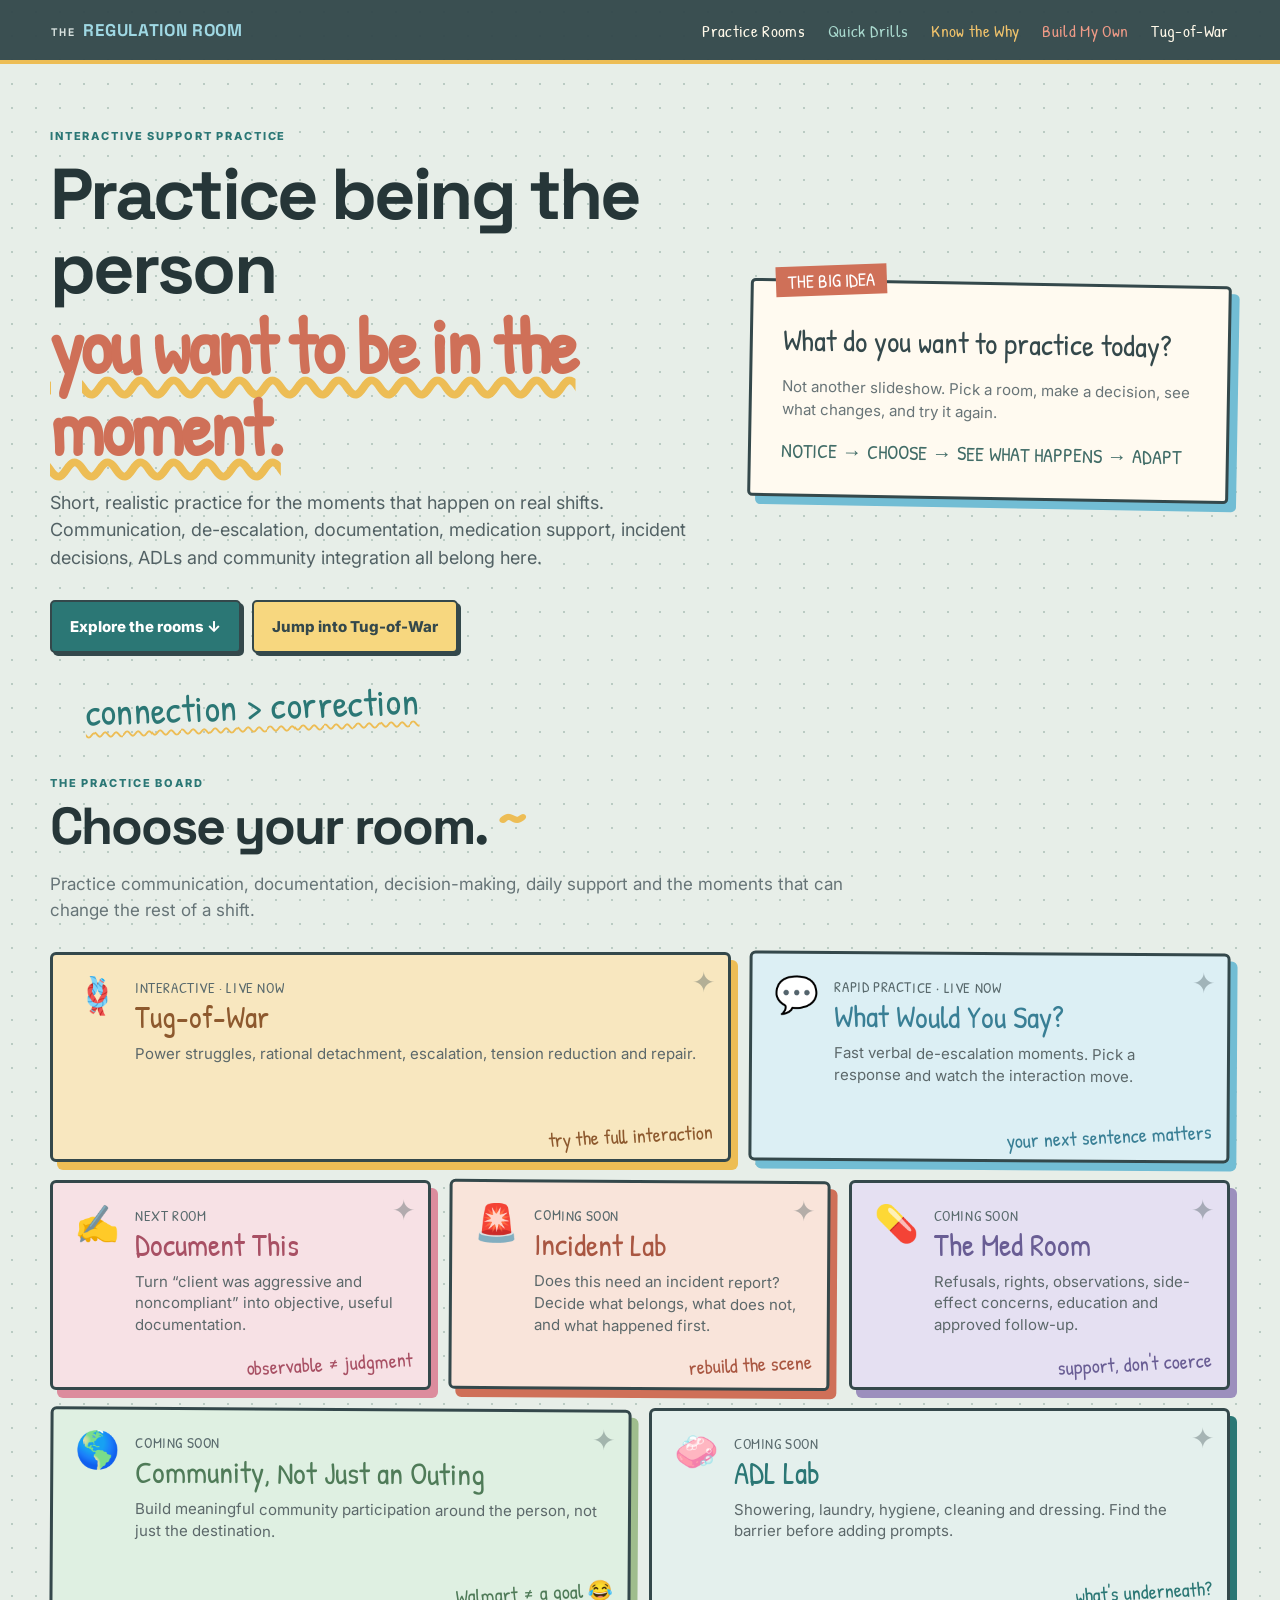
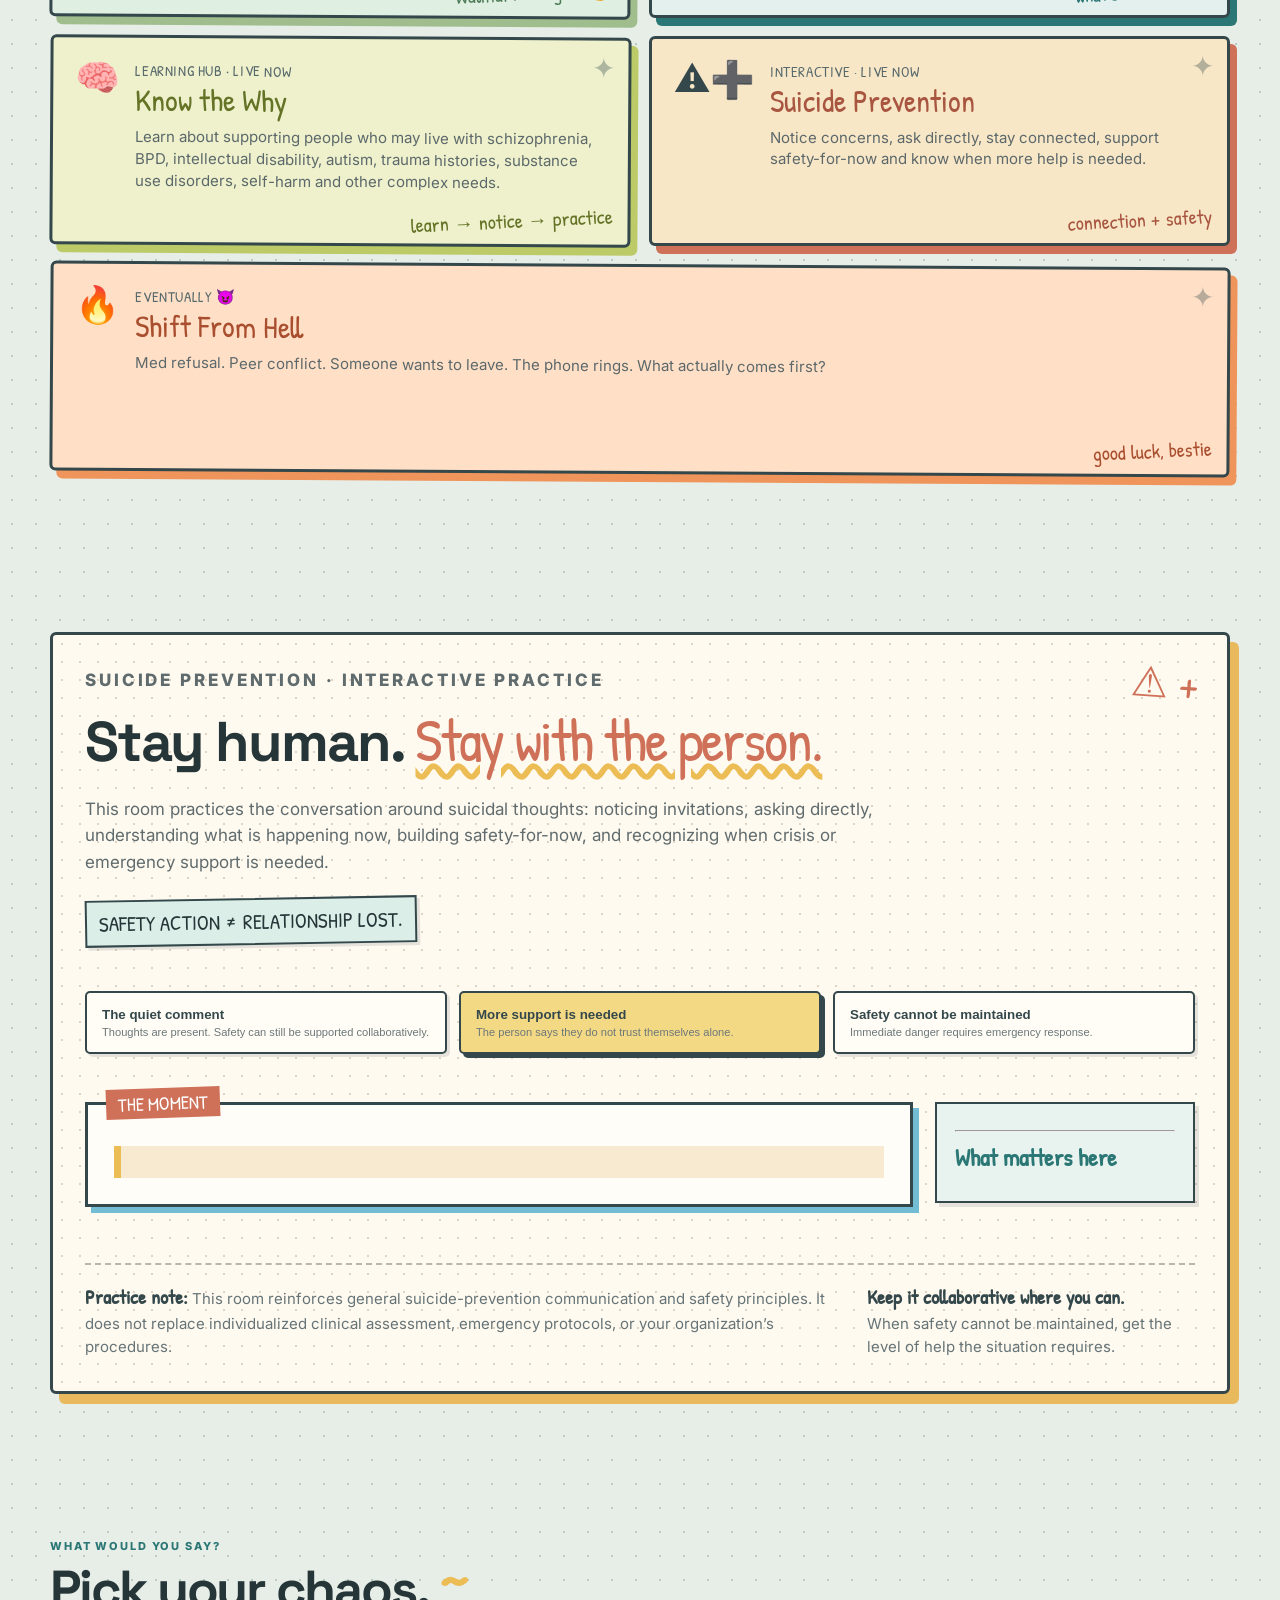
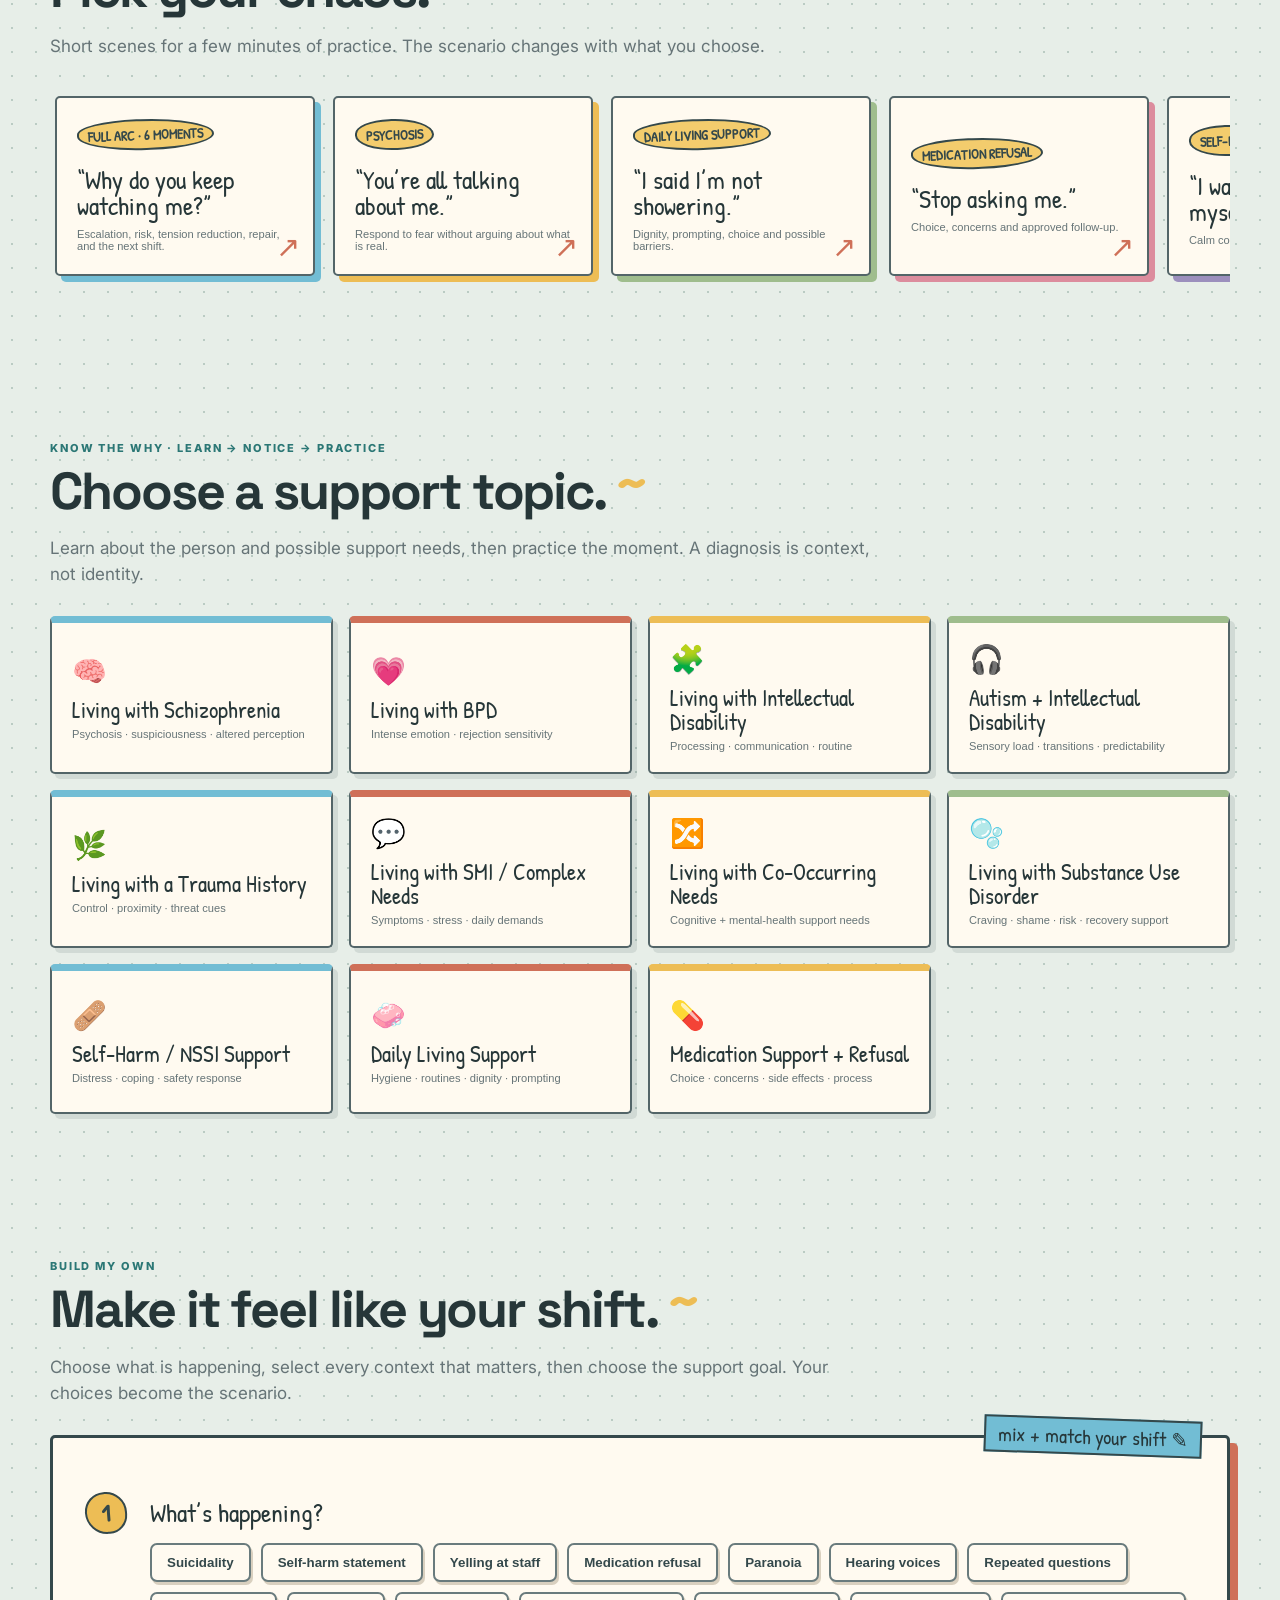
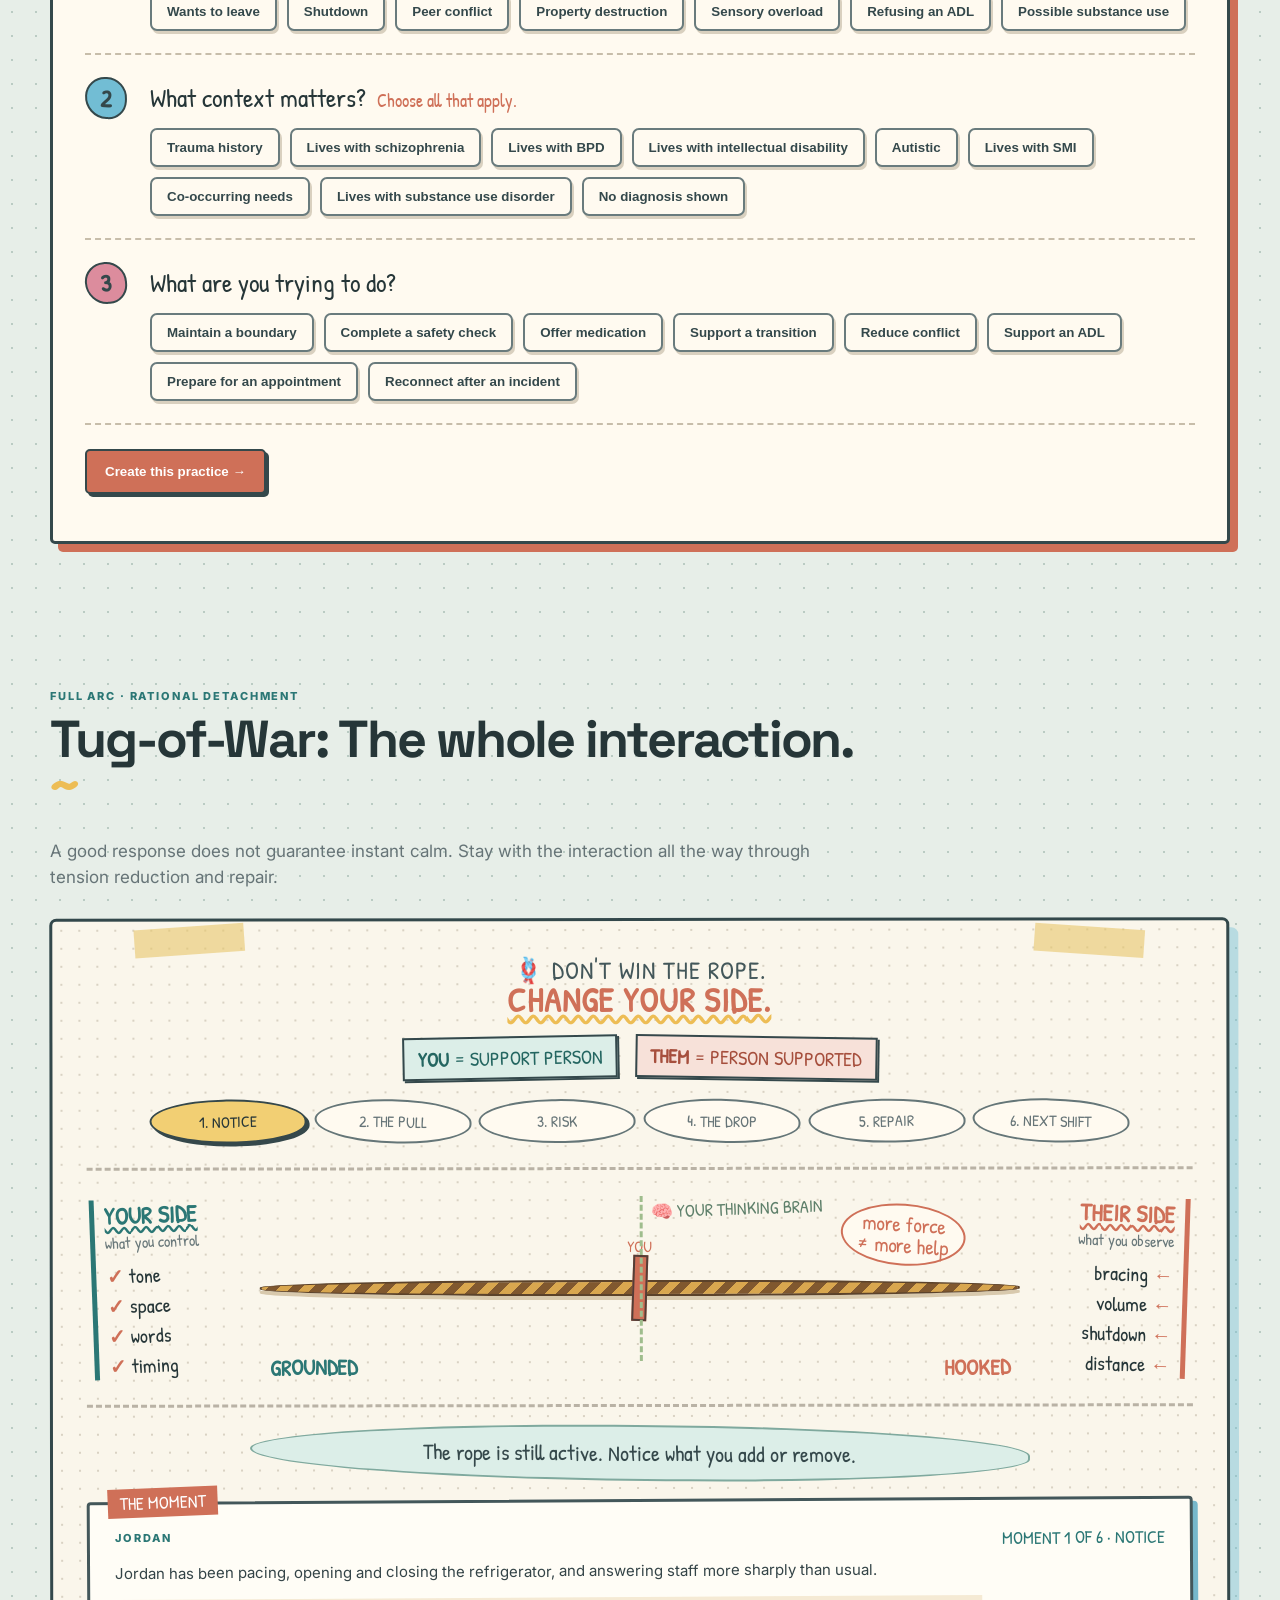
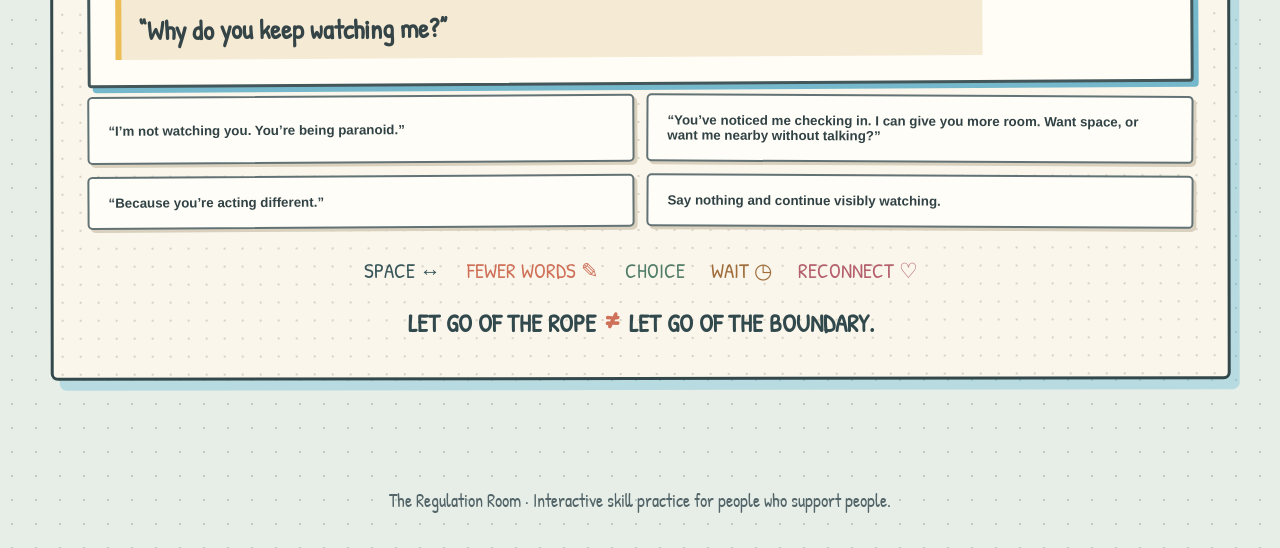
==== commit c3285811: "Launch interactive suicide prevention room" ====
--- a/index.html
+++ b/index.html
@@ -1,7 +1,8 @@
-<!doctype html><html lang="en"><head><meta charset="utf-8"><meta name="viewport" content="width=device-width,initial-scale=1"><title>The Regulation Room</title><link rel="preconnect" href="https://fonts.googleapis.com"><link rel="preconnect" href="https://fonts.gstatic.com" crossorigin><link href="https://fonts.googleapis.com/css2?family=Inter:wght@400;500;600;700;800&family=Patrick+Hand&family=Space+Grotesk:wght@600;700&display=swap" rel="stylesheet"><link rel="stylesheet" href="styles.css?v=15"><link rel="stylesheet" href="rooms.css?v=7"></head><body><header class="topbar"><a class="brand" href="#home"><span>THE</span><strong>REGULATION ROOM</strong></a><nav><a href="#rooms">Practice Rooms</a><a href="#quick">Quick Drills</a><a href="#diagnoses">Know the Why</a><a href="#builder">Build My Own</a><a href="#rope">Tug-of-War</a></nav></header><main>
+<!doctype html><html lang="en"><head><meta charset="utf-8"><meta name="viewport" content="width=device-width,initial-scale=1"><title>The Regulation Room</title><link rel="preconnect" href="https://fonts.googleapis.com"><link rel="preconnect" href="https://fonts.gstatic.com" crossorigin><link href="https://fonts.googleapis.com/css2?family=Inter:wght@400;500;600;700;800&family=Patrick+Hand&family=Space+Grotesk:wght@600;700&display=swap" rel="stylesheet"><link rel="stylesheet" href="styles.css?v=15"><link rel="stylesheet" href="rooms.css?v=7"><link rel="stylesheet" href="suicide-room.css?v=1"></head><body><header class="topbar"><a class="brand" href="#home"><span>THE</span><strong>REGULATION ROOM</strong></a><nav><a href="#rooms">Practice Rooms</a><a href="#quick">Quick Drills</a><a href="#diagnoses">Know the Why</a><a href="#builder">Build My Own</a><a href="#rope">Tug-of-War</a></nav></header><main>
 <section id="home" class="hero shell"><div><p class="eyebrow">INTERACTIVE SUPPORT PRACTICE</p><h1>Practice being the person<br><em>you want to be in the moment.</em></h1><p class="lead">Short, realistic practice for the moments that happen on real shifts. Communication, de-escalation, documentation, medication support, incident decisions, ADLs and community integration all belong here.</p><div class="actions"><a href="#rooms" class="btn primary">Explore the rooms ↓</a><a href="#rope" class="btn secondary" data-launch="flagship">Jump into Tug-of-War</a></div></div><aside><span>THE QUESTION</span><h2>What do you want to practice today?</h2><p>Not another slideshow. Pick a room, make a decision, see what changes, and try it again.</p><b>NOTICE → CHOOSE → SEE WHAT HAPPENS → ADAPT</b></aside></section>
-<section id="rooms" class="shell section rooms-section"><div class="heading"><p class="eyebrow">THE PRACTICE BOARD</p><h2>Choose your room.</h2><p>Practice communication, documentation, decision-making, daily support and the moments that can change the rest of a shift.</p></div><div class="room-board"><a class="room-card room-rope" href="#rope"><span class="room-icon">🪢</span><div><small>INTERACTIVE · LIVE NOW</small><h3>Tug-of-War</h3><p>Power struggles, rational detachment, escalation, tension reduction and repair.</p></div><b>try the full interaction</b></a><a class="room-card room-say" href="#quick"><span class="room-icon">💬</span><div><small>RAPID PRACTICE · LIVE NOW</small><h3>What Would You Say?</h3><p>Fast verbal de-escalation moments. Pick a response and watch the interaction move.</p></div><b>your next sentence matters</b></a><div class="room-card room-doc"><span class="room-icon">✍️</span><div><small>NEXT ROOM</small><h3>Document This</h3><p>Turn “client was aggressive and noncompliant” into objective, useful documentation.</p></div><b>observable ≠ judgment</b></div><div class="room-card room-incident"><span class="room-icon">🚨</span><div><small>COMING SOON</small><h3>Incident Lab</h3><p>Does this need an incident report? Decide what belongs, what does not, and what happened first.</p></div><b>rebuild the scene</b></div><div class="room-card room-med"><span class="room-icon">💊</span><div><small>COMING SOON</small><h3>The Med Room</h3><p>Refusals, rights, observations, side-effect concerns, education and approved follow-up.</p></div><b>support, don't coerce</b></div><div class="room-card room-community"><span class="room-icon">🌎</span><div><small>COMING SOON</small><h3>Community, Not Just an Outing</h3><p>Build meaningful community participation around the person, not just the destination.</p></div><b>Walmart ≠ a goal 😂</b></div><div class="room-card room-adl"><span class="room-icon">🧼</span><div><small>COMING SOON</small><h3>ADL Lab</h3><p>Showering, laundry, hygiene, cleaning and dressing. Find the barrier before adding prompts.</p></div><b>what's underneath?</b></div><a class="room-card room-why" href="#diagnoses"><span class="room-icon">🧠</span><div><small>LEARNING HUB · LIVE NOW</small><h3>Know the Why</h3><p>Learn about supporting people who may live with schizophrenia, BPD, intellectual disability, autism, trauma histories, substance use disorders, self-harm and other complex needs.</p></div><b>learn → notice → practice</b></a><div class="room-card room-suicide"><span class="room-icon">⚠️➕</span><div><small>NEW ROOM · BUILDING NEXT</small><h3>Suicide Prevention</h3><p>Notice concerns, ask directly, stay connected, support safety-for-now and know when more help is needed.</p></div><b>connection + safety</b></div><div class="room-card room-shift"><span class="room-icon">🔥</span><div><small>EVENTUALLY 😈</small><h3>Shift From Hell</h3><p>Med refusal. Peer conflict. Someone wants to leave. The phone rings. What actually comes first?</p></div><b>good luck, bestie</b></div></div></section>
+<section id="rooms" class="shell section rooms-section"><div class="heading"><p class="eyebrow">THE PRACTICE BOARD</p><h2>Choose your room.</h2><p>Practice communication, documentation, decision-making, daily support and the moments that can change the rest of a shift.</p></div><div class="room-board"><a class="room-card room-rope" href="#rope"><span class="room-icon">🪢</span><div><small>INTERACTIVE · LIVE NOW</small><h3>Tug-of-War</h3><p>Power struggles, rational detachment, escalation, tension reduction and repair.</p></div><b>try the full interaction</b></a><a class="room-card room-say" href="#quick"><span class="room-icon">💬</span><div><small>RAPID PRACTICE · LIVE NOW</small><h3>What Would You Say?</h3><p>Fast verbal de-escalation moments. Pick a response and watch the interaction move.</p></div><b>your next sentence matters</b></a><div class="room-card room-doc"><span class="room-icon">✍️</span><div><small>NEXT ROOM</small><h3>Document This</h3><p>Turn “client was aggressive and noncompliant” into objective, useful documentation.</p></div><b>observable ≠ judgment</b></div><div class="room-card room-incident"><span class="room-icon">🚨</span><div><small>COMING SOON</small><h3>Incident Lab</h3><p>Does this need an incident report? Decide what belongs, what does not, and what happened first.</p></div><b>rebuild the scene</b></div><div class="room-card room-med"><span class="room-icon">💊</span><div><small>COMING SOON</small><h3>The Med Room</h3><p>Refusals, rights, observations, side-effect concerns, education and approved follow-up.</p></div><b>support, don't coerce</b></div><div class="room-card room-community"><span class="room-icon">🌎</span><div><small>COMING SOON</small><h3>Community, Not Just an Outing</h3><p>Build meaningful community participation around the person, not just the destination.</p></div><b>Walmart ≠ a goal 😂</b></div><div class="room-card room-adl"><span class="room-icon">🧼</span><div><small>COMING SOON</small><h3>ADL Lab</h3><p>Showering, laundry, hygiene, cleaning and dressing. Find the barrier before adding prompts.</p></div><b>what's underneath?</b></div><a class="room-card room-why" href="#diagnoses"><span class="room-icon">🧠</span><div><small>LEARNING HUB · LIVE NOW</small><h3>Know the Why</h3><p>Learn about supporting people who may live with schizophrenia, BPD, intellectual disability, autism, trauma histories, substance use disorders, self-harm and other complex needs.</p></div><b>learn → notice → practice</b></a><a class="room-card room-suicide" href="#suicide-room"><span class="room-icon">⚠️➕</span><div><small>INTERACTIVE · LIVE NOW</small><h3>Suicide Prevention</h3><p>Notice concerns, ask directly, stay connected, support safety-for-now and know when more help is needed.</p></div><b>connection + safety</b></a><div class="room-card room-shift"><span class="room-icon">🔥</span><div><small>EVENTUALLY 😈</small><h3>Shift From Hell</h3><p>Med refusal. Peer conflict. Someone wants to leave. The phone rings. What actually comes first?</p></div><b>good luck, bestie</b></div></div></section>
+<section id="suicide-room" class="shell section"><div class="suicide-shell"><div class="suicide-head"><p class="eyebrow">SUICIDE PREVENTION · INTERACTIVE PRACTICE</p><h2>Stay human. <em>Stay with the person.</em></h2><p>This room practices the conversation around suicidal thoughts: noticing invitations, asking directly, understanding what is happening now, building safety-for-now, and recognizing when crisis or emergency support is needed.</p><span class="safety-rule">SAFETY ACTION ≠ RELATIONSHIP LOST.</span></div><div class="suicide-cases"><button data-case="quiet"><b>The quiet comment</b><small>Thoughts are present. Safety can still be supported collaboratively.</small></button><button data-case="more" class="active"><b>More support is needed</b><small>The person says they do not trust themselves alone.</small></button><button data-case="emergency"><b>Safety cannot be maintained</b><small>Immediate danger requires emergency response.</small></button></div><div id="srTrack" class="safety-track"></div><div class="safety-stage"><div><div class="safety-convo"><p id="srPerson" class="safety-person"></p><p id="srDirection"></p><blockquote id="srQuote"></blockquote></div><div id="srChoices" class="safety-choices"></div><div id="srFeedback" class="safety-feedback" hidden><h4 id="srFeedbackTitle"></h4><p id="srFeedbackText"></p><div class="next"><button id="srNext">Keep going →</button></div></div></div><aside class="safety-side"><h4 id="srCaseTitle"></h4><p id="srCaseDesc"></p><hr><h4>What matters here</h4><p id="srSide"></p></aside></div><div class="safety-bottom"><p><strong>Practice note:</strong> This room reinforces general suicide-prevention communication and safety principles. It does not replace individualized clinical assessment, emergency protocols, or your organization’s procedures.</p><p><strong>Keep it collaborative where you can.</strong><br>When safety cannot be maintained, get the level of help the situation requires.</p></div></div></section>
 <section id="quick" class="shell section"><div class="heading"><p class="eyebrow">WHAT WOULD YOU SAY?</p><h2>Pick your chaos.</h2><p>Short scenes for a few minutes of practice. The scenario changes with what you choose.</p></div><div class="quick-feed"><button data-scenario="flagship"><span>FULL ARC · 6 MOMENTS</span><b>“Why do you keep watching me?”</b><small>Escalation, risk, tension reduction, repair, and the next shift.</small></button><button data-scenario="customPsychosis"><span>PSYCHOSIS</span><b>“You’re all talking about me.”</b><small>Respond to fear without arguing about what is real.</small></button><button data-scenario="customADL"><span>DAILY LIVING SUPPORT</span><b>“I said I’m not showering.”</b><small>Dignity, prompting, choice and possible barriers.</small></button><button data-scenario="customMeds"><span>MEDICATION REFUSAL</span><b>“Stop asking me.”</b><small>Choice, concerns and approved follow-up.</small></button><button data-scenario="customNSSI"><span>SELF-HARM</span><b>“I want to hurt myself.”</b><small>Calm connection and safety response.</small></button><button data-scenario="customSUD"><span>SUBSTANCE USE</span><b>“Stop interrogating me.”</b><small>Safety, dignity and support without shame.</small></button></div></section>
 <section id="diagnoses" class="shell section"><div class="heading"><p class="eyebrow">KNOW THE WHY · LEARN → NOTICE → PRACTICE</p><h2>Choose a support topic.</h2><p>Learn about the person and possible support needs, then practice the moment. A diagnosis is context, not identity.</p></div><div class="dx-grid"><button class="dx-card" data-dx="schizophrenia"><span>🧠</span><b>Living with Schizophrenia</b><small>Psychosis · suspiciousness · altered perception</small></button><button class="dx-card" data-dx="bpd"><span>💗</span><b>Living with BPD</b><small>Intense emotion · rejection sensitivity</small></button><button class="dx-card" data-dx="id"><span>🧩</span><b>Living with Intellectual Disability</b><small>Processing · communication · routine</small></button><button class="dx-card" data-dx="autism"><span>🎧</span><b>Autism + Intellectual Disability</b><small>Sensory load · transitions · predictability</small></button><button class="dx-card" data-dx="trauma"><span>🌿</span><b>Living with a Trauma History</b><small>Control · proximity · threat cues</small></button><button class="dx-card" data-dx="smi"><span>💬</span><b>Living with SMI / Complex Needs</b><small>Symptoms · stress · daily demands</small></button><button class="dx-card" data-dx="dual"><span>🔀</span><b>Living with Co-Occurring Needs</b><small>Cognitive + mental-health support needs</small></button><button class="dx-card" data-dx="sud"><span>🫧</span><b>Living with Substance Use Disorder</b><small>Craving · shame · risk · recovery support</small></button><button class="dx-card" data-dx="nssi"><span>🩹</span><b>Self-Harm / NSSI Support</b><small>Distress · coping · safety response</small></button><button class="dx-card" data-dx="adl"><span>🧼</span><b>Daily Living Support</b><small>Hygiene · routines · dignity · prompting</small></button><button class="dx-card" data-dx="meds"><span>💊</span><b>Medication Support + Refusal</b><small>Choice · concerns · side effects · process</small></button></div><div id="dxPanel" class="dx-panel" hidden><div class="dx-title"><div><p class="eyebrow">QUICK LEARNING HUB</p><h3 id="dxTitle"></h3><p id="dxIntro"></p></div><button id="dxClose">×</button></div><div class="learn-tabs"><button data-tab="show" class="active">👀 How it may show up</button><button data-tab="help">🤝 What may help</button><button data-tab="pressure">🪢 What may add pressure</button></div><div id="learnContent" class="learn-content"></div><div class="scenario-area"><p class="eyebrow">NOW PRACTICE IT</p><div id="dxScenarios" class="scenario-buttons"></div></div><p class="fine">Possibilities, not assumptions. The person, their preferences, communication style, baseline and individualized plan come first.</p></div></section>
 <section id="builder" class="shell section"><div class="heading"><p class="eyebrow">BUILD MY OWN</p><h2>Make it feel like your shift.</h2><p>Choose what is happening, select every context that matters, then choose the support goal. Your choices become the scenario.</p></div><div class="builder"><div class="build-row"><i>1</i><div><h3>What’s happening?</h3><div class="bubbles" data-group="behavior"><button>Suicidality</button><button>Self-harm statement</button><button>Yelling at staff</button><button>Medication refusal</button><button>Paranoia</button><button>Hearing voices</button><button>Repeated questions</button><button>Wants to leave</button><button>Shutdown</button><button>Peer conflict</button><button>Property destruction</button><button>Sensory overload</button><button>Refusing an ADL</button><button>Possible substance use</button></div></div></div><div class="build-row"><i>2</i><div><h3>What context matters? <small>Choose all that apply.</small></h3><div class="bubbles" data-group="profile"><button>Trauma history</button><button>Lives with schizophrenia</button><button>Lives with BPD</button><button>Lives with intellectual disability</button><button>Autistic</button><button>Lives with SMI</button><button>Co-occurring needs</button><button>Lives with substance use disorder</button><button>No diagnosis shown</button></div></div></div><div class="build-row"><i>3</i><div><h3>What are you trying to do?</h3><div class="bubbles" data-group="goal"><button>Maintain a boundary</button><button>Complete a safety check</button><button>Offer medication</button><button>Support a transition</button><button>Reduce conflict</button><button>Support an ADL</button><button>Prepare for an appointment</button><button>Reconnect after an incident</button></div></div></div><button id="buildBtn" class="btn primary">Create this practice →</button><p id="buildError" class="error"></p><div id="builtScenario" class="built" hidden></div></div></section>
-<section id="rope" class="shell section"><div class="heading"><p class="eyebrow" id="practiceLabel">SIGNATURE PRACTICE · RATIONAL DETACHMENT</p><h2 id="practiceTitle">Tug-of-War: The whole interaction.</h2><p id="scenarioNote">The goal is not to make the person calm in one click. Stay with the interaction through repair.</p></div><div class="rope-card sketchnote"><div class="tape tape-a"></div><div class="tape tape-b"></div><div class="scribble-title">🪢 DON'T WIN THE ROPE.<br><b>CHANGE YOUR SIDE.</b></div><div class="role-key"><span class="you-key"><b>YOU</b> = SUPPORT PERSON</span><span class="them-key"><b>THEM</b> = PERSON SUPPORTED</span></div><div class="phase-track" id="phaseTrack"></div><div class="sketch-board"><div class="sketch-note note-left"><b>YOUR SIDE</b><em>what you control</em><span>tone</span><span>space</span><span>words</span><span>timing</span></div><div class="rope-zone"><div class="rope" id="ropeLine"></div><div class="marker" id="marker"></div><div class="midline"><b>🧠 YOUR THINKING BRAIN</b></div><div class="zone-labels"><b>GROUNDED</b><b>HOOKED</b></div><div class="sketch-callout callout-one">more force<br>≠ more help</div></div><div class="sketch-note note-right"><b>THEIR SIDE</b><em>what you observe</em><span>bracing</span><span>volume</span><span>shutdown</span><span>distance</span></div></div><div id="tugMessage" class="tug-copy">The rope can stay tight even when you respond well. Regulation is not instant compliance.</div><div class="conversation"><div><p class="eyebrow" id="personLabel">JORDAN</p><p id="stageDirection"></p><blockquote id="ropeQuote"></blockquote></div><div id="roundStatus"></div></div><div id="choices" class="choices"></div><div id="coach" class="coach" hidden><b>👀 NOTICE WHAT CHANGED</b><p id="coachText"></p></div><div id="reflection" class="reflection" hidden></div><div class="sketch-footer"><span>SPACE ↔</span><span>FEWER WORDS ✎</span><span>CHOICE</span><span>WAIT ◷</span><span>RECONNECT ♡</span></div><p class="rope-rule">LET GO OF THE ROPE <strong>≠</strong> LET GO OF THE BOUNDARY.</p></div></section></main><footer>The Regulation Room · Interactive skill practice for people who support people.</footer><script src="script.js?v=13"></script><script src="rope-feedback.js?v=5"></script><script src="med-practice.js?v=2"></script></body></html>+<section id="rope" class="shell section"><div class="heading"><p class="eyebrow" id="practiceLabel">SIGNATURE PRACTICE · RATIONAL DETACHMENT</p><h2 id="practiceTitle">Tug-of-War: The whole interaction.</h2><p id="scenarioNote">The goal is not to make the person calm in one click. Stay with the interaction through repair.</p></div><div class="rope-card sketchnote"><div class="tape tape-a"></div><div class="tape tape-b"></div><div class="scribble-title">🪢 DON'T WIN THE ROPE.<br><b>CHANGE YOUR SIDE.</b></div><div class="role-key"><span class="you-key"><b>YOU</b> = SUPPORT PERSON</span><span class="them-key"><b>THEM</b> = PERSON SUPPORTED</span></div><div class="phase-track" id="phaseTrack"></div><div class="sketch-board"><div class="sketch-note note-left"><b>YOUR SIDE</b><em>what you control</em><span>tone</span><span>space</span><span>words</span><span>timing</span></div><div class="rope-zone"><div class="rope" id="ropeLine"></div><div class="marker" id="marker"></div><div class="midline"><b>🧠 YOUR THINKING BRAIN</b></div><div class="zone-labels"><b>GROUNDED</b><b>HOOKED</b></div><div class="sketch-callout callout-one">more force<br>≠ more help</div></div><div class="sketch-note note-right"><b>THEIR SIDE</b><em>what you observe</em><span>bracing</span><span>volume</span><span>shutdown</span><span>distance</span></div></div><div id="tugMessage" class="tug-copy">The rope can stay tight even when you respond well. Regulation is not instant compliance.</div><div class="conversation"><div><p class="eyebrow" id="personLabel">JORDAN</p><p id="stageDirection"></p><blockquote id="ropeQuote"></blockquote></div><div id="roundStatus"></div></div><div id="choices" class="choices"></div><div id="coach" class="coach" hidden><b>👀 NOTICE WHAT CHANGED</b><p id="coachText"></p></div><div id="reflection" class="reflection" hidden></div><div class="sketch-footer"><span>SPACE ↔</span><span>FEWER WORDS ✎</span><span>CHOICE</span><span>WAIT ◷</span><span>RECONNECT ♡</span></div><p class="rope-rule">LET GO OF THE ROPE <strong>≠</strong> LET GO OF THE BOUNDARY.</p></div></section></main><footer>The Regulation Room · Interactive skill practice for people who support people.</footer><script src="script.js?v=13"></script><script src="rope-feedback.js?v=5"></script><script src="med-practice.js?v=2"></script><script src="suicide-room.js?v=1"></script></body></html>
--- a/suicide-room.css
+++ b/suicide-room.css
@@ -0,0 +1 @@
+#suicide-room{padding-top:86px}.suicide-shell{position:relative;background:#fffaf0;border:3px solid #34484b;border-radius:6px;box-shadow:9px 10px 0 #e9b95d;padding:32px;overflow:hidden;background-image:radial-gradient(#ddd4c6 .8px,transparent .8px);background-size:18px 18px}.suicide-shell:before{content:'⚠ +';position:absolute;right:28px;top:18px;font:42px 'Patrick Hand';color:#cf7058;transform:rotate(4deg)}.suicide-head{max-width:820px;margin-bottom:24px}.suicide-head h2{font:700 clamp(38px,5vw,56px)/1.02 Space Grotesk;margin:7px 0 8px;letter-spacing:-.035em}.suicide-head h2 em{font:1.05em 'Patrick Hand';font-style:normal;color:#cf7058;text-decoration:underline wavy #edbd55}.suicide-head p{font-size:17px;color:#5f6b6d}.safety-rule{display:inline-block;margin:6px 0 22px;padding:7px 12px;border:2px solid #34484b;background:#dceee8;font:21px 'Patrick Hand';transform:rotate(-1deg);box-shadow:3px 3px 0 #34484b22}.suicide-cases{display:grid;grid-template-columns:repeat(3,1fr);gap:12px;margin:20px 0 24px}.suicide-cases button{border:2px solid #34484b;background:#fffdf6;color:#34484b;padding:14px 15px;text-align:left;border-radius:5px;box-shadow:3px 3px 0 #34484b22;font-weight:800;cursor:pointer}.suicide-cases button small{display:block;margin-top:4px;color:#6c7779;font-weight:500}.suicide-cases button.active{background:#f4d985;box-shadow:4px 4px 0 #34484b}.safety-track{display:grid;grid-template-columns:repeat(5,1fr);gap:8px;margin:10px 0 24px}.safety-track span{border:2px solid #6c7c7f;background:#fffdf6;border-radius:50%;padding:8px;text-align:center;font:17px 'Patrick Hand';color:#617174}.safety-track span.active{background:#d3e9e2;color:#285f5b;border-color:#34484b;box-shadow:2px 2px 0 #34484b}.safety-track span.done{background:#edf2c9;color:#596626}.safety-stage{display:grid;grid-template-columns:minmax(0,1fr) 260px;gap:22px;align-items:start}.safety-convo{position:relative;border:3px solid #34484b;background:#fffdf7;padding:26px;box-shadow:6px 6px 0 #72bdd4}.safety-convo:before{content:'THE MOMENT';position:absolute;top:-17px;left:18px;background:#cf7058;color:#fff;padding:2px 12px;font:19px 'Patrick Hand';transform:rotate(-2deg)}.safety-person{font-size:11px;font-weight:800;letter-spacing:.15em;color:#2b7775}.safety-convo blockquote{margin:15px 0 0;background:#f7ead0;border-left:7px solid #edbd55;padding:16px 18px;font:29px 'Patrick Hand';color:#34484b}.safety-side{border:2px solid #34484b;background:#e8f2ee;padding:18px;box-shadow:4px 4px 0 #34484b22;font-family:'Patrick Hand'}.safety-side h4{font-size:24px;margin:0 0 7px;color:#2b7775}.safety-side p{font-size:18px;line-height:1.25;margin:6px 0}.safety-choices{display:grid;grid-template-columns:1fr 1fr;gap:10px;margin:16px 0}.safety-choices button{border:2px solid #56686b;background:#fffdf7;color:#2f4144;padding:15px 16px;border-radius:4px;text-align:left;font-weight:800;cursor:pointer;box-shadow:3px 3px 0 #56686b33}.safety-choices button:hover{transform:translateY(-2px);background:#edf5f1}.safety-feedback{border:3px solid #34484b;background:#eaf4d8;padding:20px;box-shadow:6px 6px 0 #9fbd8d;margin-top:16px}.safety-feedback.warn{background:#f9e4da;box-shadow:6px 6px 0 #cf7058}.safety-feedback h4{font:25px 'Patrick Hand';margin:0 0 6px;color:#355f55}.safety-feedback p{margin:5px 0}.safety-feedback .next{margin-top:12px}.safety-feedback .next button{border:2px solid #34484b;background:#2b7775;color:#fff;padding:11px 15px;font-weight:800;border-radius:4px;cursor:pointer;box-shadow:3px 3px 0 #34484b}.safety-bottom{margin-top:24px;padding-top:16px;border-top:2px dashed #bdb5a8;display:flex;gap:22px;justify-content:space-between;align-items:flex-start}.safety-bottom p{margin:0;color:#667477;max-width:760px}.safety-bottom strong{font-family:'Patrick Hand';font-size:20px;color:#34484b}@media(max-width:850px){.suicide-cases{grid-template-columns:1fr}.safety-stage{grid-template-columns:1fr}.safety-side{order:-1}.safety-track{grid-template-columns:repeat(5,minmax(0,1fr))}.safety-track span{font-size:14px}.safety-choices{grid-template-columns:1fr}}
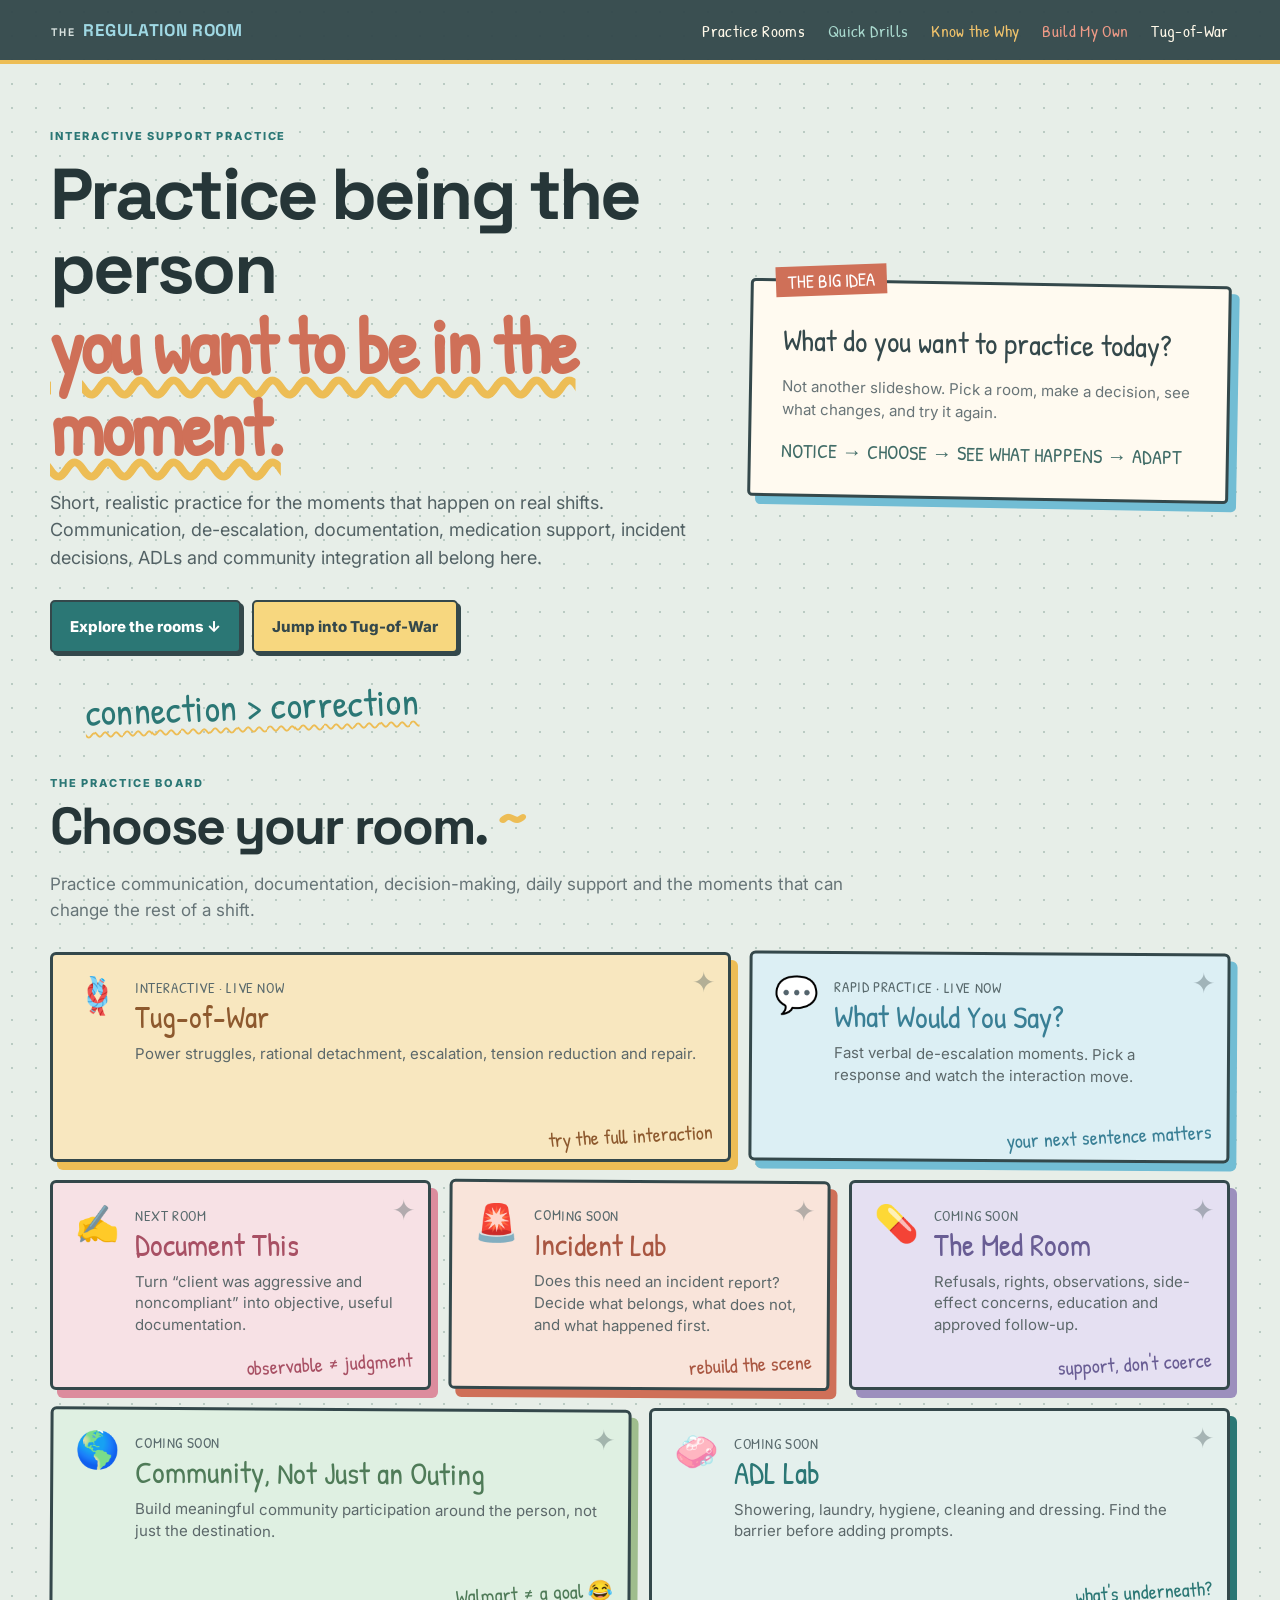
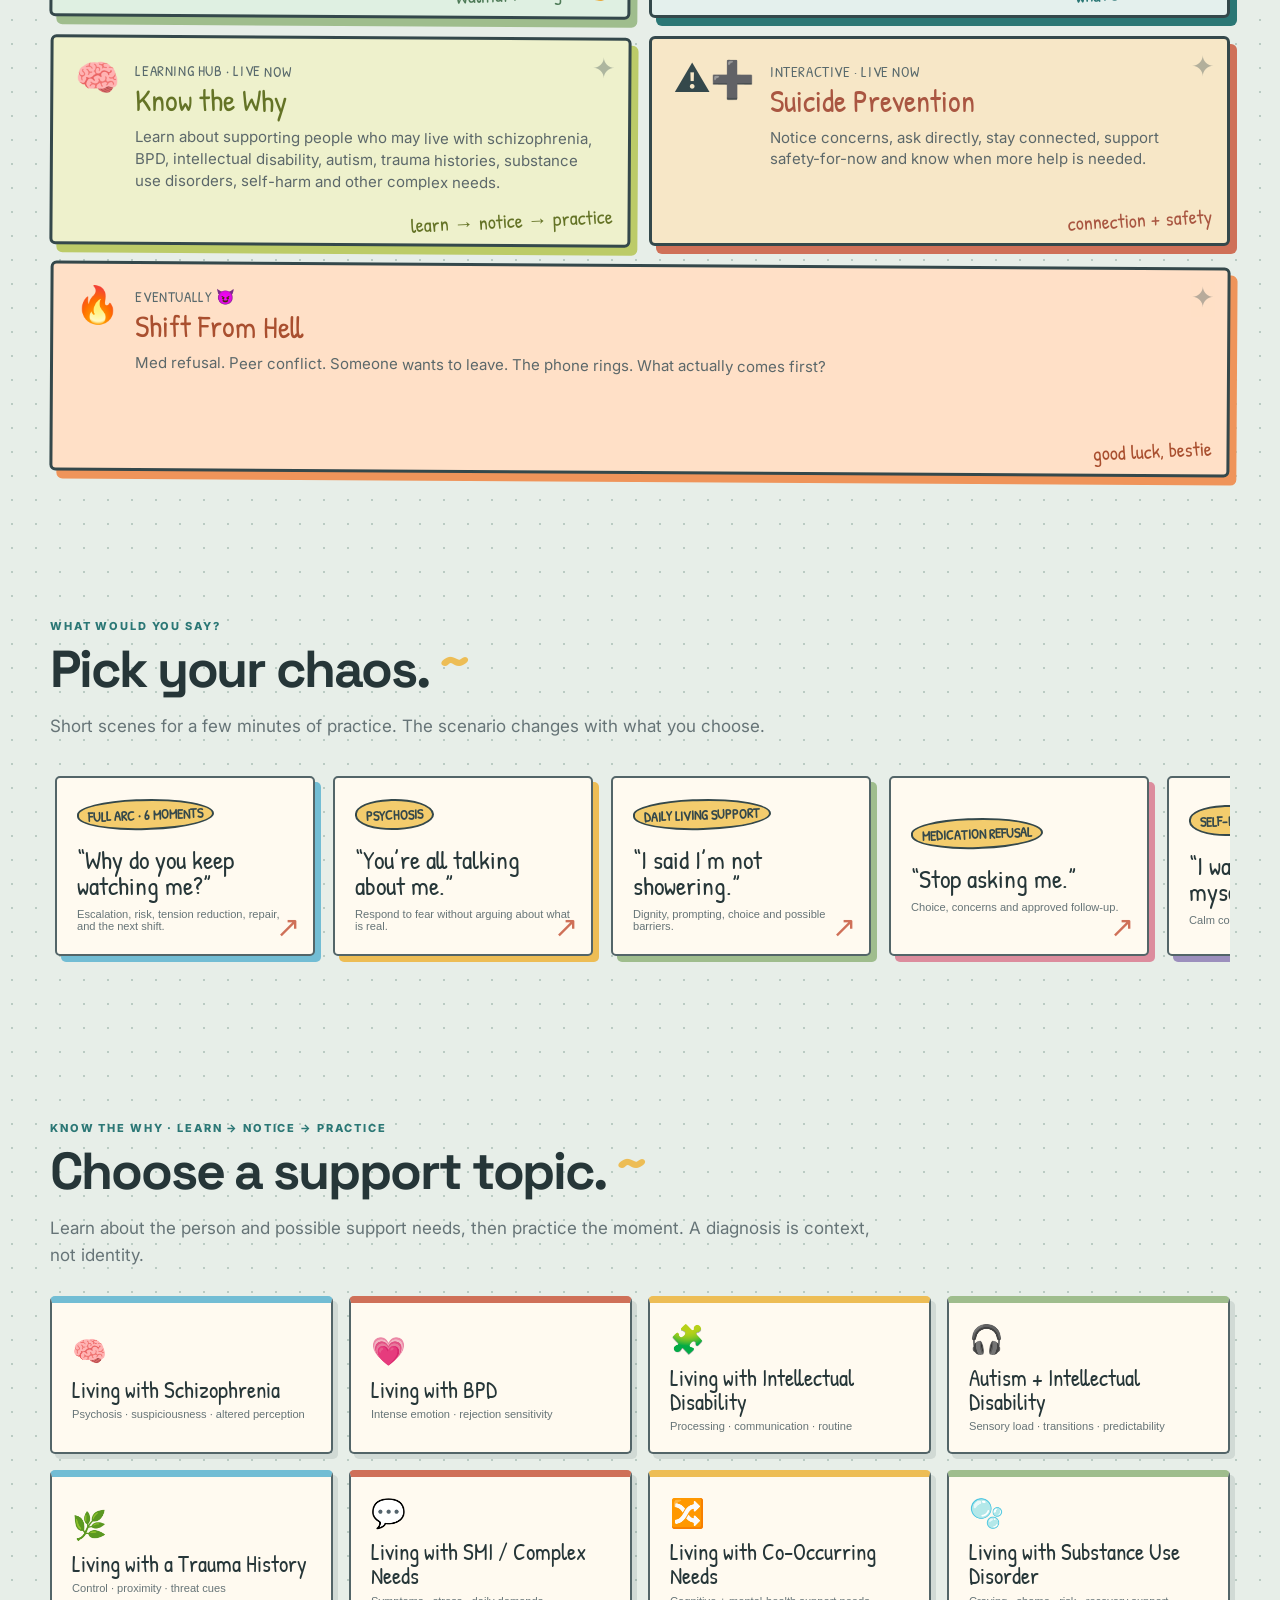
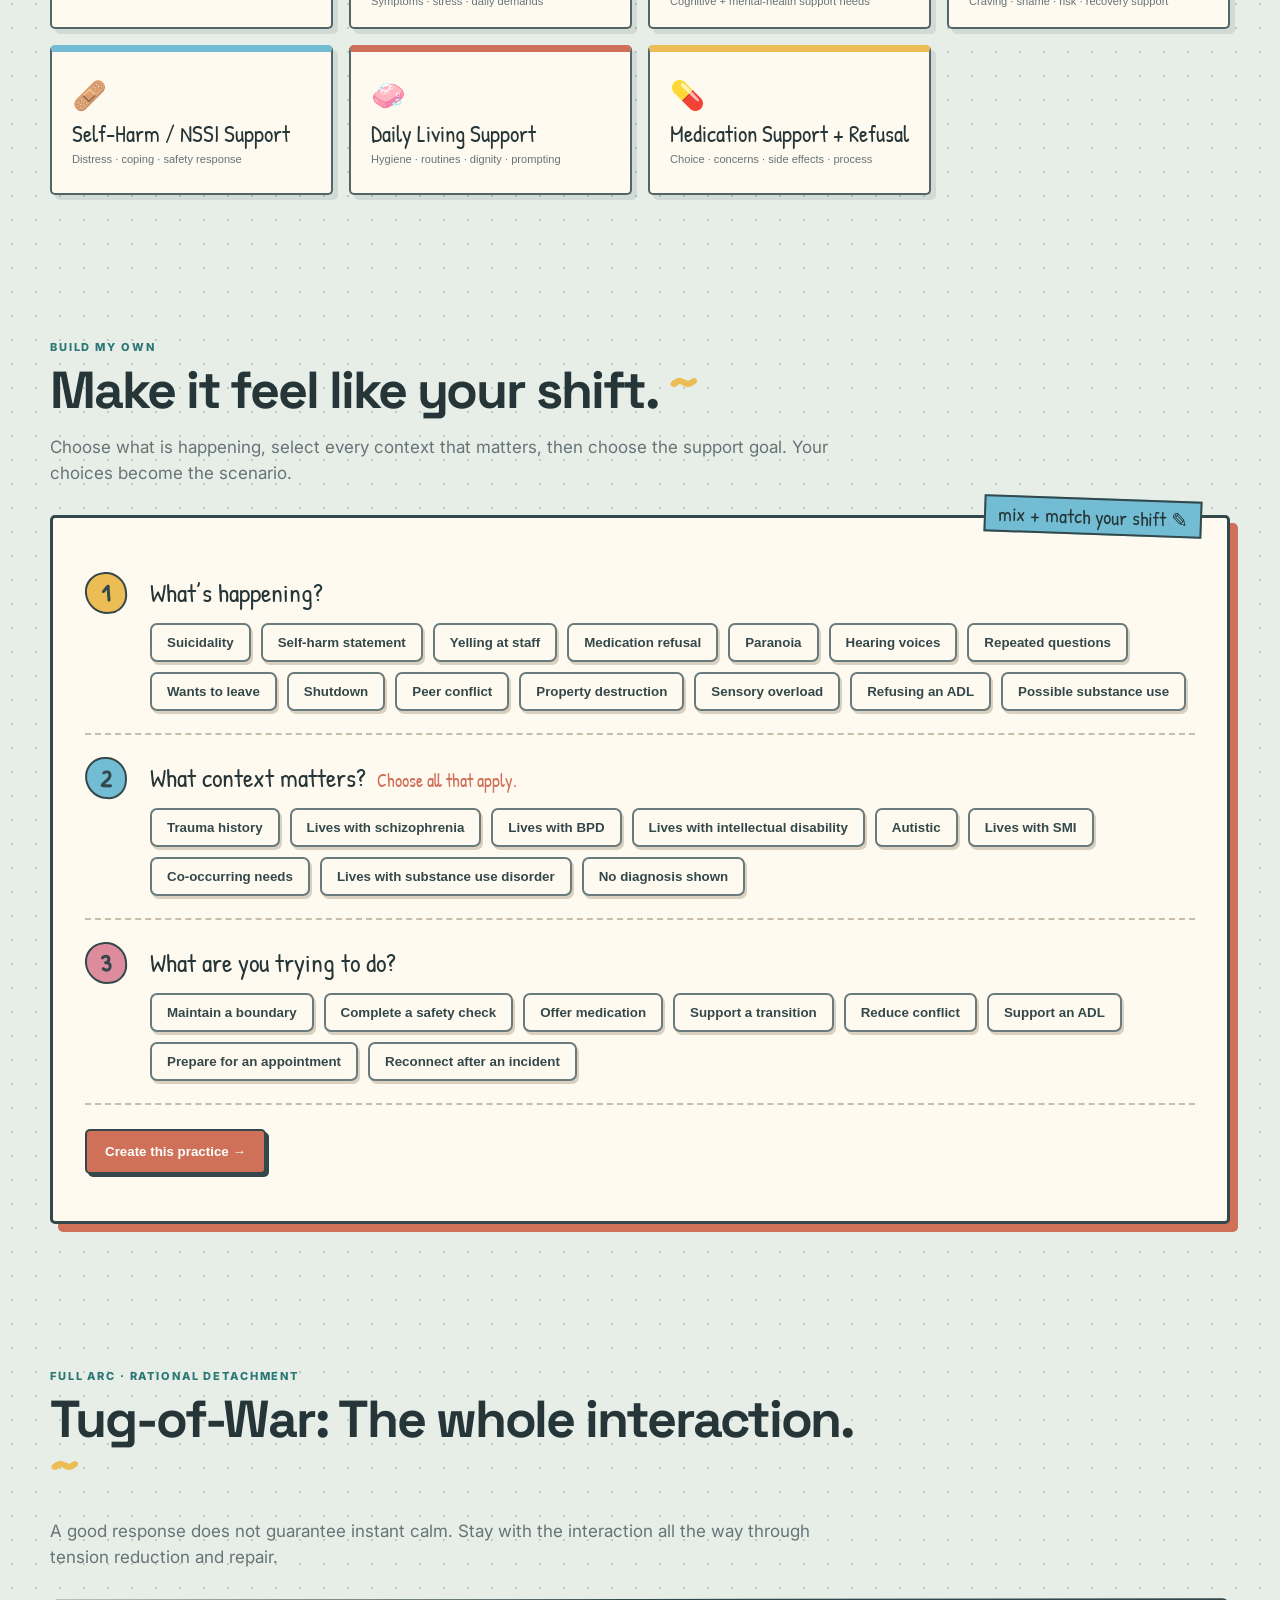
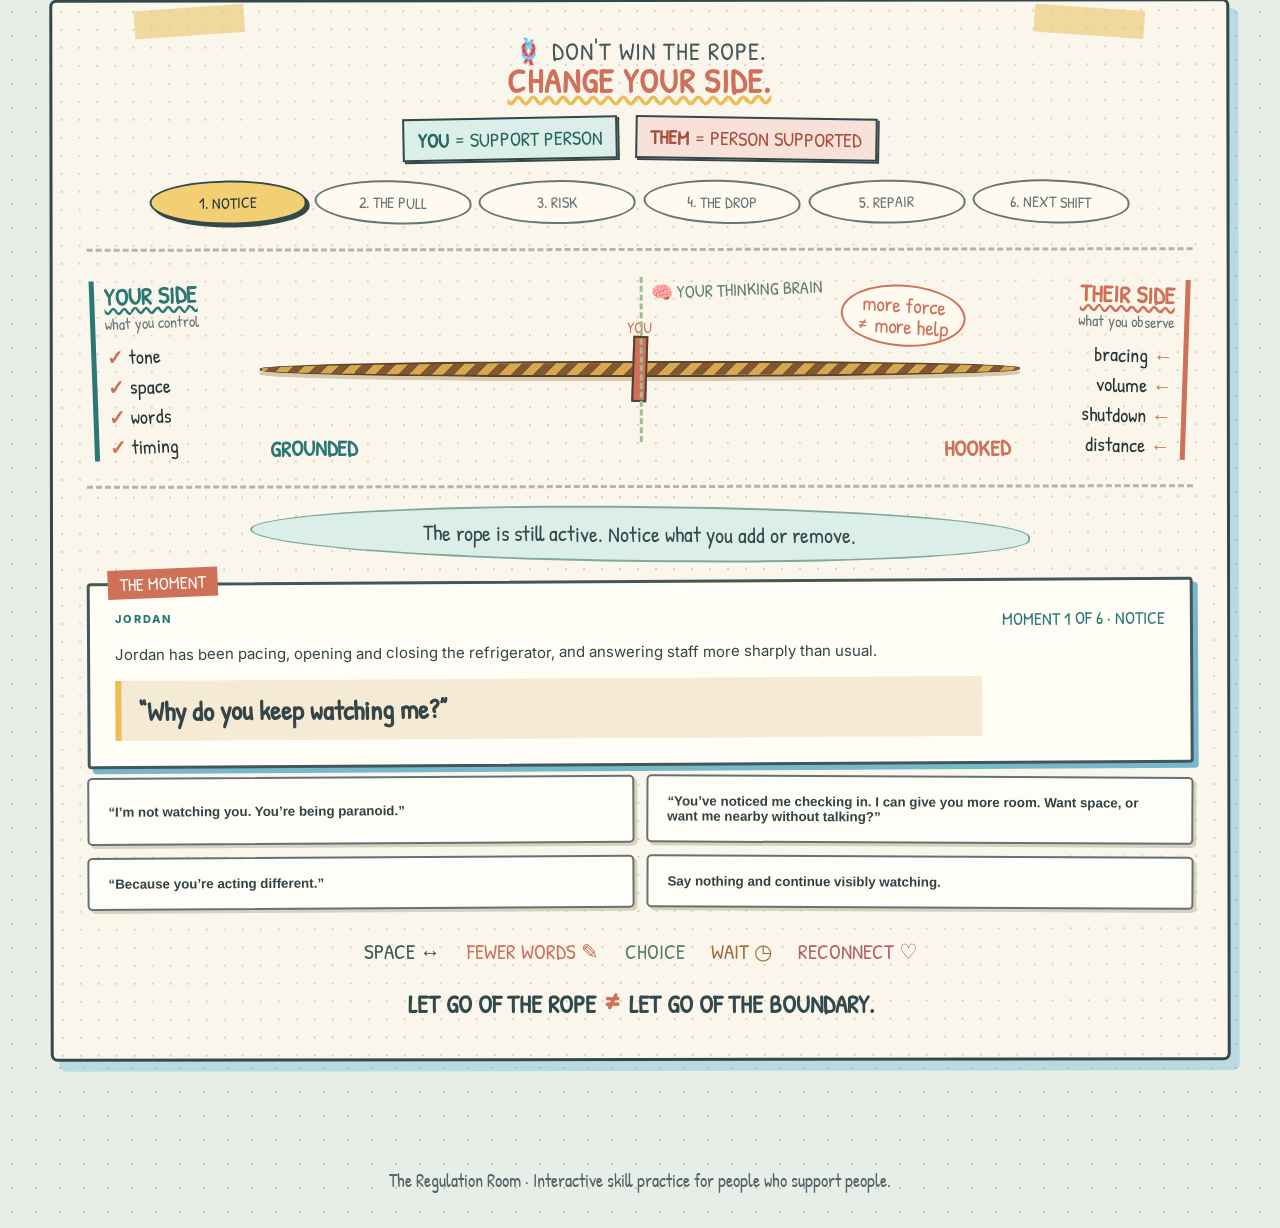
==== commit f384e9ce: "Open suicide prevention as a separate practice page" ====
--- a/index.html
+++ b/index.html
@@ -1,8 +1,7 @@
-<!doctype html><html lang="en"><head><meta charset="utf-8"><meta name="viewport" content="width=device-width,initial-scale=1"><title>The Regulation Room</title><link rel="preconnect" href="https://fonts.googleapis.com"><link rel="preconnect" href="https://fonts.gstatic.com" crossorigin><link href="https://fonts.googleapis.com/css2?family=Inter:wght@400;500;600;700;800&family=Patrick+Hand&family=Space+Grotesk:wght@600;700&display=swap" rel="stylesheet"><link rel="stylesheet" href="styles.css?v=15"><link rel="stylesheet" href="rooms.css?v=7"><link rel="stylesheet" href="suicide-room.css?v=1"></head><body><header class="topbar"><a class="brand" href="#home"><span>THE</span><strong>REGULATION ROOM</strong></a><nav><a href="#rooms">Practice Rooms</a><a href="#quick">Quick Drills</a><a href="#diagnoses">Know the Why</a><a href="#builder">Build My Own</a><a href="#rope">Tug-of-War</a></nav></header><main>
+<!doctype html><html lang="en"><head><meta charset="utf-8"><meta name="viewport" content="width=device-width,initial-scale=1"><title>The Regulation Room</title><link rel="preconnect" href="https://fonts.googleapis.com"><link rel="preconnect" href="https://fonts.gstatic.com" crossorigin><link href="https://fonts.googleapis.com/css2?family=Inter:wght@400;500;600;700;800&family=Patrick+Hand&family=Space+Grotesk:wght@600;700&display=swap" rel="stylesheet"><link rel="stylesheet" href="styles.css?v=15"><link rel="stylesheet" href="rooms.css?v=7"></head><body><header class="topbar"><a class="brand" href="#home"><span>THE</span><strong>REGULATION ROOM</strong></a><nav><a href="#rooms">Practice Rooms</a><a href="#quick">Quick Drills</a><a href="#diagnoses">Know the Why</a><a href="#builder">Build My Own</a><a href="#rope">Tug-of-War</a></nav></header><main>
 <section id="home" class="hero shell"><div><p class="eyebrow">INTERACTIVE SUPPORT PRACTICE</p><h1>Practice being the person<br><em>you want to be in the moment.</em></h1><p class="lead">Short, realistic practice for the moments that happen on real shifts. Communication, de-escalation, documentation, medication support, incident decisions, ADLs and community integration all belong here.</p><div class="actions"><a href="#rooms" class="btn primary">Explore the rooms ↓</a><a href="#rope" class="btn secondary" data-launch="flagship">Jump into Tug-of-War</a></div></div><aside><span>THE QUESTION</span><h2>What do you want to practice today?</h2><p>Not another slideshow. Pick a room, make a decision, see what changes, and try it again.</p><b>NOTICE → CHOOSE → SEE WHAT HAPPENS → ADAPT</b></aside></section>
-<section id="rooms" class="shell section rooms-section"><div class="heading"><p class="eyebrow">THE PRACTICE BOARD</p><h2>Choose your room.</h2><p>Practice communication, documentation, decision-making, daily support and the moments that can change the rest of a shift.</p></div><div class="room-board"><a class="room-card room-rope" href="#rope"><span class="room-icon">🪢</span><div><small>INTERACTIVE · LIVE NOW</small><h3>Tug-of-War</h3><p>Power struggles, rational detachment, escalation, tension reduction and repair.</p></div><b>try the full interaction</b></a><a class="room-card room-say" href="#quick"><span class="room-icon">💬</span><div><small>RAPID PRACTICE · LIVE NOW</small><h3>What Would You Say?</h3><p>Fast verbal de-escalation moments. Pick a response and watch the interaction move.</p></div><b>your next sentence matters</b></a><div class="room-card room-doc"><span class="room-icon">✍️</span><div><small>NEXT ROOM</small><h3>Document This</h3><p>Turn “client was aggressive and noncompliant” into objective, useful documentation.</p></div><b>observable ≠ judgment</b></div><div class="room-card room-incident"><span class="room-icon">🚨</span><div><small>COMING SOON</small><h3>Incident Lab</h3><p>Does this need an incident report? Decide what belongs, what does not, and what happened first.</p></div><b>rebuild the scene</b></div><div class="room-card room-med"><span class="room-icon">💊</span><div><small>COMING SOON</small><h3>The Med Room</h3><p>Refusals, rights, observations, side-effect concerns, education and approved follow-up.</p></div><b>support, don't coerce</b></div><div class="room-card room-community"><span class="room-icon">🌎</span><div><small>COMING SOON</small><h3>Community, Not Just an Outing</h3><p>Build meaningful community participation around the person, not just the destination.</p></div><b>Walmart ≠ a goal 😂</b></div><div class="room-card room-adl"><span class="room-icon">🧼</span><div><small>COMING SOON</small><h3>ADL Lab</h3><p>Showering, laundry, hygiene, cleaning and dressing. Find the barrier before adding prompts.</p></div><b>what's underneath?</b></div><a class="room-card room-why" href="#diagnoses"><span class="room-icon">🧠</span><div><small>LEARNING HUB · LIVE NOW</small><h3>Know the Why</h3><p>Learn about supporting people who may live with schizophrenia, BPD, intellectual disability, autism, trauma histories, substance use disorders, self-harm and other complex needs.</p></div><b>learn → notice → practice</b></a><a class="room-card room-suicide" href="#suicide-room"><span class="room-icon">⚠️➕</span><div><small>INTERACTIVE · LIVE NOW</small><h3>Suicide Prevention</h3><p>Notice concerns, ask directly, stay connected, support safety-for-now and know when more help is needed.</p></div><b>connection + safety</b></a><div class="room-card room-shift"><span class="room-icon">🔥</span><div><small>EVENTUALLY 😈</small><h3>Shift From Hell</h3><p>Med refusal. Peer conflict. Someone wants to leave. The phone rings. What actually comes first?</p></div><b>good luck, bestie</b></div></div></section>
-<section id="suicide-room" class="shell section"><div class="suicide-shell"><div class="suicide-head"><p class="eyebrow">SUICIDE PREVENTION · INTERACTIVE PRACTICE</p><h2>Stay human. <em>Stay with the person.</em></h2><p>This room practices the conversation around suicidal thoughts: noticing invitations, asking directly, understanding what is happening now, building safety-for-now, and recognizing when crisis or emergency support is needed.</p><span class="safety-rule">SAFETY ACTION ≠ RELATIONSHIP LOST.</span></div><div class="suicide-cases"><button data-case="quiet"><b>The quiet comment</b><small>Thoughts are present. Safety can still be supported collaboratively.</small></button><button data-case="more" class="active"><b>More support is needed</b><small>The person says they do not trust themselves alone.</small></button><button data-case="emergency"><b>Safety cannot be maintained</b><small>Immediate danger requires emergency response.</small></button></div><div id="srTrack" class="safety-track"></div><div class="safety-stage"><div><div class="safety-convo"><p id="srPerson" class="safety-person"></p><p id="srDirection"></p><blockquote id="srQuote"></blockquote></div><div id="srChoices" class="safety-choices"></div><div id="srFeedback" class="safety-feedback" hidden><h4 id="srFeedbackTitle"></h4><p id="srFeedbackText"></p><div class="next"><button id="srNext">Keep going →</button></div></div></div><aside class="safety-side"><h4 id="srCaseTitle"></h4><p id="srCaseDesc"></p><hr><h4>What matters here</h4><p id="srSide"></p></aside></div><div class="safety-bottom"><p><strong>Practice note:</strong> This room reinforces general suicide-prevention communication and safety principles. It does not replace individualized clinical assessment, emergency protocols, or your organization’s procedures.</p><p><strong>Keep it collaborative where you can.</strong><br>When safety cannot be maintained, get the level of help the situation requires.</p></div></div></section>
+<section id="rooms" class="shell section rooms-section"><div class="heading"><p class="eyebrow">THE PRACTICE BOARD</p><h2>Choose your room.</h2><p>Practice communication, documentation, decision-making, daily support and the moments that can change the rest of a shift.</p></div><div class="room-board"><a class="room-card room-rope" href="#rope"><span class="room-icon">🪢</span><div><small>INTERACTIVE · LIVE NOW</small><h3>Tug-of-War</h3><p>Power struggles, rational detachment, escalation, tension reduction and repair.</p></div><b>try the full interaction</b></a><a class="room-card room-say" href="#quick"><span class="room-icon">💬</span><div><small>RAPID PRACTICE · LIVE NOW</small><h3>What Would You Say?</h3><p>Fast verbal de-escalation moments. Pick a response and watch the interaction move.</p></div><b>your next sentence matters</b></a><div class="room-card room-doc"><span class="room-icon">✍️</span><div><small>NEXT ROOM</small><h3>Document This</h3><p>Turn “client was aggressive and noncompliant” into objective, useful documentation.</p></div><b>observable ≠ judgment</b></div><div class="room-card room-incident"><span class="room-icon">🚨</span><div><small>COMING SOON</small><h3>Incident Lab</h3><p>Does this need an incident report? Decide what belongs, what does not, and what happened first.</p></div><b>rebuild the scene</b></div><div class="room-card room-med"><span class="room-icon">💊</span><div><small>COMING SOON</small><h3>The Med Room</h3><p>Refusals, rights, observations, side-effect concerns, education and approved follow-up.</p></div><b>support, don't coerce</b></div><div class="room-card room-community"><span class="room-icon">🌎</span><div><small>COMING SOON</small><h3>Community, Not Just an Outing</h3><p>Build meaningful community participation around the person, not just the destination.</p></div><b>Walmart ≠ a goal 😂</b></div><div class="room-card room-adl"><span class="room-icon">🧼</span><div><small>COMING SOON</small><h3>ADL Lab</h3><p>Showering, laundry, hygiene, cleaning and dressing. Find the barrier before adding prompts.</p></div><b>what's underneath?</b></div><a class="room-card room-why" href="#diagnoses"><span class="room-icon">🧠</span><div><small>LEARNING HUB · LIVE NOW</small><h3>Know the Why</h3><p>Learn about supporting people who may live with schizophrenia, BPD, intellectual disability, autism, trauma histories, substance use disorders, self-harm and other complex needs.</p></div><b>learn → notice → practice</b></a><a class="room-card room-suicide" href="suicide.html"><span class="room-icon">⚠️➕</span><div><small>INTERACTIVE · LIVE NOW</small><h3>Suicide Prevention</h3><p>Notice concerns, ask directly, stay connected, support safety-for-now and know when more help is needed.</p></div><b>connection + safety</b></a><div class="room-card room-shift"><span class="room-icon">🔥</span><div><small>EVENTUALLY 😈</small><h3>Shift From Hell</h3><p>Med refusal. Peer conflict. Someone wants to leave. The phone rings. What actually comes first?</p></div><b>good luck, bestie</b></div></div></section>
 <section id="quick" class="shell section"><div class="heading"><p class="eyebrow">WHAT WOULD YOU SAY?</p><h2>Pick your chaos.</h2><p>Short scenes for a few minutes of practice. The scenario changes with what you choose.</p></div><div class="quick-feed"><button data-scenario="flagship"><span>FULL ARC · 6 MOMENTS</span><b>“Why do you keep watching me?”</b><small>Escalation, risk, tension reduction, repair, and the next shift.</small></button><button data-scenario="customPsychosis"><span>PSYCHOSIS</span><b>“You’re all talking about me.”</b><small>Respond to fear without arguing about what is real.</small></button><button data-scenario="customADL"><span>DAILY LIVING SUPPORT</span><b>“I said I’m not showering.”</b><small>Dignity, prompting, choice and possible barriers.</small></button><button data-scenario="customMeds"><span>MEDICATION REFUSAL</span><b>“Stop asking me.”</b><small>Choice, concerns and approved follow-up.</small></button><button data-scenario="customNSSI"><span>SELF-HARM</span><b>“I want to hurt myself.”</b><small>Calm connection and safety response.</small></button><button data-scenario="customSUD"><span>SUBSTANCE USE</span><b>“Stop interrogating me.”</b><small>Safety, dignity and support without shame.</small></button></div></section>
 <section id="diagnoses" class="shell section"><div class="heading"><p class="eyebrow">KNOW THE WHY · LEARN → NOTICE → PRACTICE</p><h2>Choose a support topic.</h2><p>Learn about the person and possible support needs, then practice the moment. A diagnosis is context, not identity.</p></div><div class="dx-grid"><button class="dx-card" data-dx="schizophrenia"><span>🧠</span><b>Living with Schizophrenia</b><small>Psychosis · suspiciousness · altered perception</small></button><button class="dx-card" data-dx="bpd"><span>💗</span><b>Living with BPD</b><small>Intense emotion · rejection sensitivity</small></button><button class="dx-card" data-dx="id"><span>🧩</span><b>Living with Intellectual Disability</b><small>Processing · communication · routine</small></button><button class="dx-card" data-dx="autism"><span>🎧</span><b>Autism + Intellectual Disability</b><small>Sensory load · transitions · predictability</small></button><button class="dx-card" data-dx="trauma"><span>🌿</span><b>Living with a Trauma History</b><small>Control · proximity · threat cues</small></button><button class="dx-card" data-dx="smi"><span>💬</span><b>Living with SMI / Complex Needs</b><small>Symptoms · stress · daily demands</small></button><button class="dx-card" data-dx="dual"><span>🔀</span><b>Living with Co-Occurring Needs</b><small>Cognitive + mental-health support needs</small></button><button class="dx-card" data-dx="sud"><span>🫧</span><b>Living with Substance Use Disorder</b><small>Craving · shame · risk · recovery support</small></button><button class="dx-card" data-dx="nssi"><span>🩹</span><b>Self-Harm / NSSI Support</b><small>Distress · coping · safety response</small></button><button class="dx-card" data-dx="adl"><span>🧼</span><b>Daily Living Support</b><small>Hygiene · routines · dignity · prompting</small></button><button class="dx-card" data-dx="meds"><span>💊</span><b>Medication Support + Refusal</b><small>Choice · concerns · side effects · process</small></button></div><div id="dxPanel" class="dx-panel" hidden><div class="dx-title"><div><p class="eyebrow">QUICK LEARNING HUB</p><h3 id="dxTitle"></h3><p id="dxIntro"></p></div><button id="dxClose">×</button></div><div class="learn-tabs"><button data-tab="show" class="active">👀 How it may show up</button><button data-tab="help">🤝 What may help</button><button data-tab="pressure">🪢 What may add pressure</button></div><div id="learnContent" class="learn-content"></div><div class="scenario-area"><p class="eyebrow">NOW PRACTICE IT</p><div id="dxScenarios" class="scenario-buttons"></div></div><p class="fine">Possibilities, not assumptions. The person, their preferences, communication style, baseline and individualized plan come first.</p></div></section>
 <section id="builder" class="shell section"><div class="heading"><p class="eyebrow">BUILD MY OWN</p><h2>Make it feel like your shift.</h2><p>Choose what is happening, select every context that matters, then choose the support goal. Your choices become the scenario.</p></div><div class="builder"><div class="build-row"><i>1</i><div><h3>What’s happening?</h3><div class="bubbles" data-group="behavior"><button>Suicidality</button><button>Self-harm statement</button><button>Yelling at staff</button><button>Medication refusal</button><button>Paranoia</button><button>Hearing voices</button><button>Repeated questions</button><button>Wants to leave</button><button>Shutdown</button><button>Peer conflict</button><button>Property destruction</button><button>Sensory overload</button><button>Refusing an ADL</button><button>Possible substance use</button></div></div></div><div class="build-row"><i>2</i><div><h3>What context matters? <small>Choose all that apply.</small></h3><div class="bubbles" data-group="profile"><button>Trauma history</button><button>Lives with schizophrenia</button><button>Lives with BPD</button><button>Lives with intellectual disability</button><button>Autistic</button><button>Lives with SMI</button><button>Co-occurring needs</button><button>Lives with substance use disorder</button><button>No diagnosis shown</button></div></div></div><div class="build-row"><i>3</i><div><h3>What are you trying to do?</h3><div class="bubbles" data-group="goal"><button>Maintain a boundary</button><button>Complete a safety check</button><button>Offer medication</button><button>Support a transition</button><button>Reduce conflict</button><button>Support an ADL</button><button>Prepare for an appointment</button><button>Reconnect after an incident</button></div></div></div><button id="buildBtn" class="btn primary">Create this practice →</button><p id="buildError" class="error"></p><div id="builtScenario" class="built" hidden></div></div></section>
-<section id="rope" class="shell section"><div class="heading"><p class="eyebrow" id="practiceLabel">SIGNATURE PRACTICE · RATIONAL DETACHMENT</p><h2 id="practiceTitle">Tug-of-War: The whole interaction.</h2><p id="scenarioNote">The goal is not to make the person calm in one click. Stay with the interaction through repair.</p></div><div class="rope-card sketchnote"><div class="tape tape-a"></div><div class="tape tape-b"></div><div class="scribble-title">🪢 DON'T WIN THE ROPE.<br><b>CHANGE YOUR SIDE.</b></div><div class="role-key"><span class="you-key"><b>YOU</b> = SUPPORT PERSON</span><span class="them-key"><b>THEM</b> = PERSON SUPPORTED</span></div><div class="phase-track" id="phaseTrack"></div><div class="sketch-board"><div class="sketch-note note-left"><b>YOUR SIDE</b><em>what you control</em><span>tone</span><span>space</span><span>words</span><span>timing</span></div><div class="rope-zone"><div class="rope" id="ropeLine"></div><div class="marker" id="marker"></div><div class="midline"><b>🧠 YOUR THINKING BRAIN</b></div><div class="zone-labels"><b>GROUNDED</b><b>HOOKED</b></div><div class="sketch-callout callout-one">more force<br>≠ more help</div></div><div class="sketch-note note-right"><b>THEIR SIDE</b><em>what you observe</em><span>bracing</span><span>volume</span><span>shutdown</span><span>distance</span></div></div><div id="tugMessage" class="tug-copy">The rope can stay tight even when you respond well. Regulation is not instant compliance.</div><div class="conversation"><div><p class="eyebrow" id="personLabel">JORDAN</p><p id="stageDirection"></p><blockquote id="ropeQuote"></blockquote></div><div id="roundStatus"></div></div><div id="choices" class="choices"></div><div id="coach" class="coach" hidden><b>👀 NOTICE WHAT CHANGED</b><p id="coachText"></p></div><div id="reflection" class="reflection" hidden></div><div class="sketch-footer"><span>SPACE ↔</span><span>FEWER WORDS ✎</span><span>CHOICE</span><span>WAIT ◷</span><span>RECONNECT ♡</span></div><p class="rope-rule">LET GO OF THE ROPE <strong>≠</strong> LET GO OF THE BOUNDARY.</p></div></section></main><footer>The Regulation Room · Interactive skill practice for people who support people.</footer><script src="script.js?v=13"></script><script src="rope-feedback.js?v=5"></script><script src="med-practice.js?v=2"></script><script src="suicide-room.js?v=1"></script></body></html>+<section id="rope" class="shell section"><div class="heading"><p class="eyebrow" id="practiceLabel">SIGNATURE PRACTICE · RATIONAL DETACHMENT</p><h2 id="practiceTitle">Tug-of-War: The whole interaction.</h2><p id="scenarioNote">The goal is not to make the person calm in one click. Stay with the interaction through repair.</p></div><div class="rope-card sketchnote"><div class="tape tape-a"></div><div class="tape tape-b"></div><div class="scribble-title">🪢 DON'T WIN THE ROPE.<br><b>CHANGE YOUR SIDE.</b></div><div class="role-key"><span class="you-key"><b>YOU</b> = SUPPORT PERSON</span><span class="them-key"><b>THEM</b> = PERSON SUPPORTED</span></div><div class="phase-track" id="phaseTrack"></div><div class="sketch-board"><div class="sketch-note note-left"><b>YOUR SIDE</b><em>what you control</em><span>tone</span><span>space</span><span>words</span><span>timing</span></div><div class="rope-zone"><div class="rope" id="ropeLine"></div><div class="marker" id="marker"></div><div class="midline"><b>🧠 YOUR THINKING BRAIN</b></div><div class="zone-labels"><b>GROUNDED</b><b>HOOKED</b></div><div class="sketch-callout callout-one">more force<br>≠ more help</div></div><div class="sketch-note note-right"><b>THEIR SIDE</b><em>what you observe</em><span>bracing</span><span>volume</span><span>shutdown</span><span>distance</span></div></div><div id="tugMessage" class="tug-copy">The rope can stay tight even when you respond well. Regulation is not instant compliance.</div><div class="conversation"><div><p class="eyebrow" id="personLabel">JORDAN</p><p id="stageDirection"></p><blockquote id="ropeQuote"></blockquote></div><div id="roundStatus"></div></div><div id="choices" class="choices"></div><div id="coach" class="coach" hidden><b>👀 NOTICE WHAT CHANGED</b><p id="coachText"></p></div><div id="reflection" class="reflection" hidden></div><div class="sketch-footer"><span>SPACE ↔</span><span>FEWER WORDS ✎</span><span>CHOICE</span><span>WAIT ◷</span><span>RECONNECT ♡</span></div><p class="rope-rule">LET GO OF THE ROPE <strong>≠</strong> LET GO OF THE BOUNDARY.</p></div></section></main><footer>The Regulation Room · Interactive skill practice for people who support people.</footer><script src="script.js?v=13"></script><script src="rope-feedback.js?v=5"></script><script src="med-practice.js?v=2"></script></body></html>
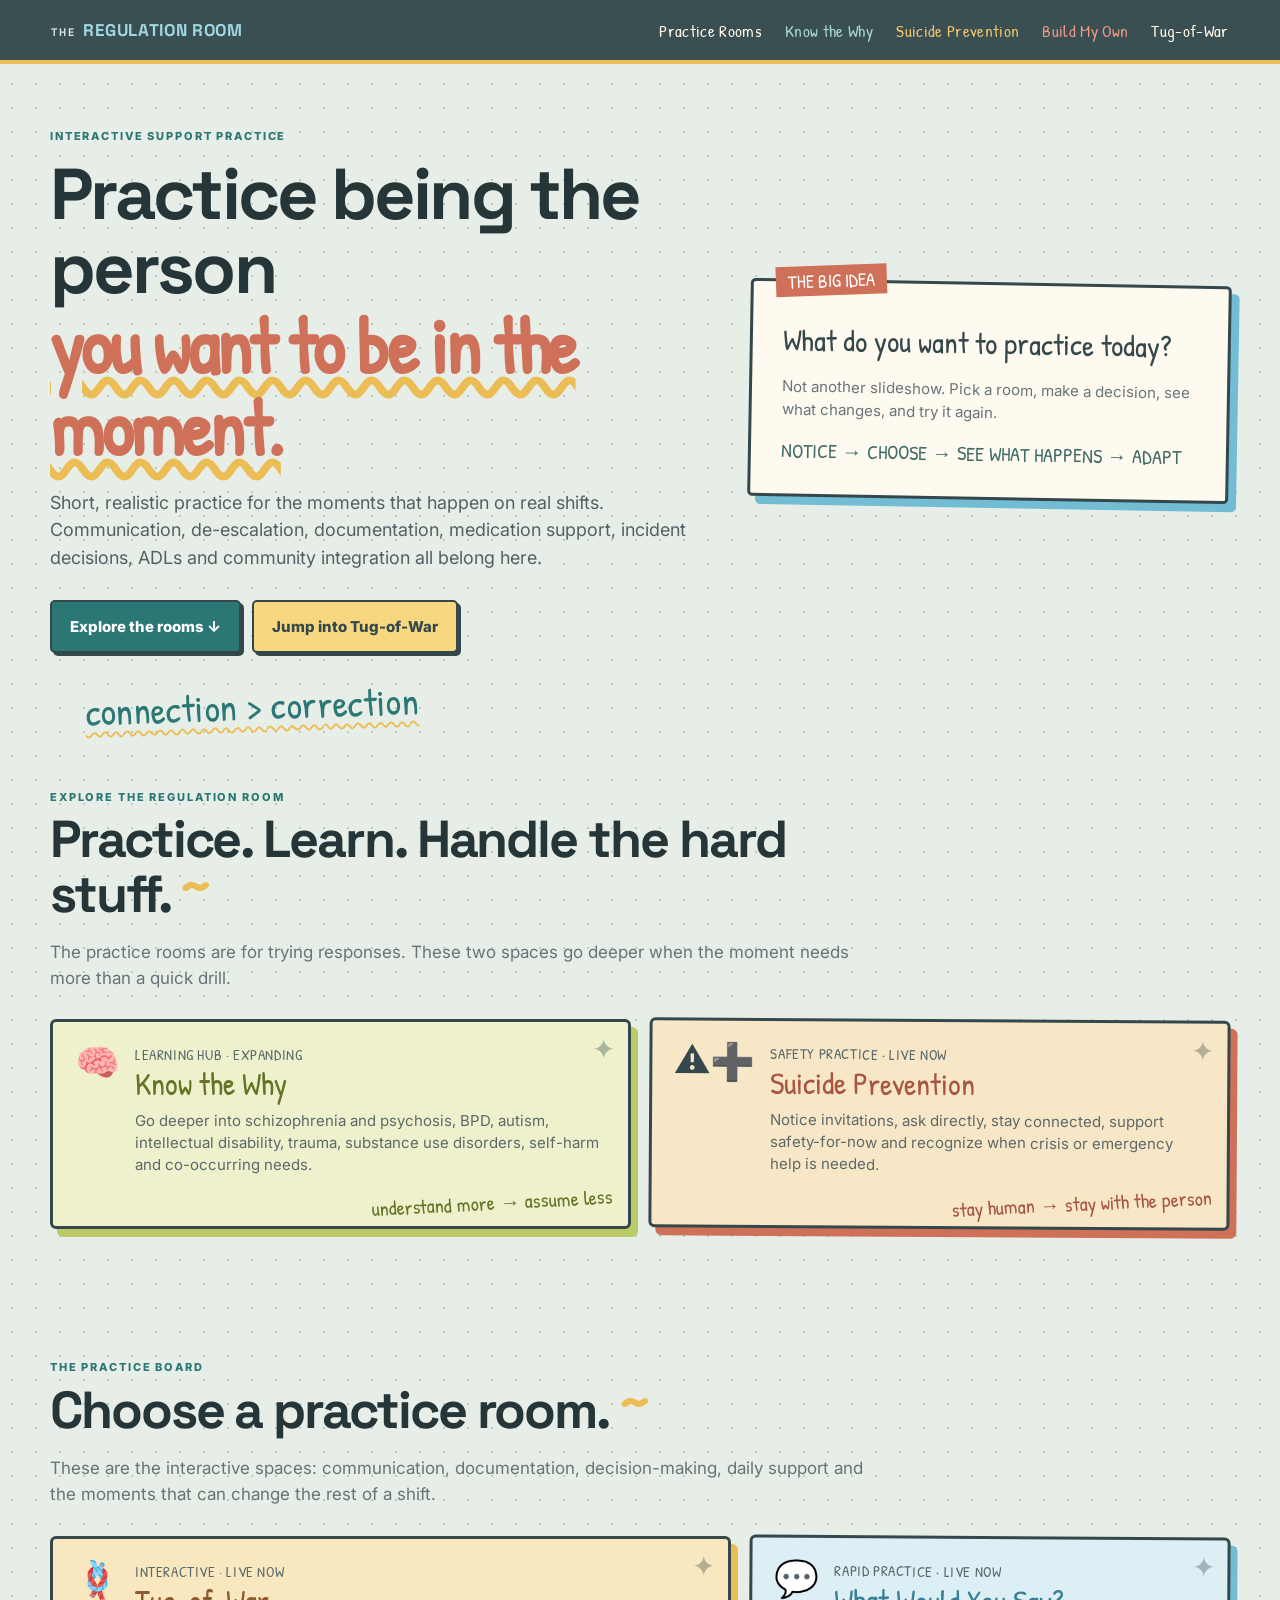
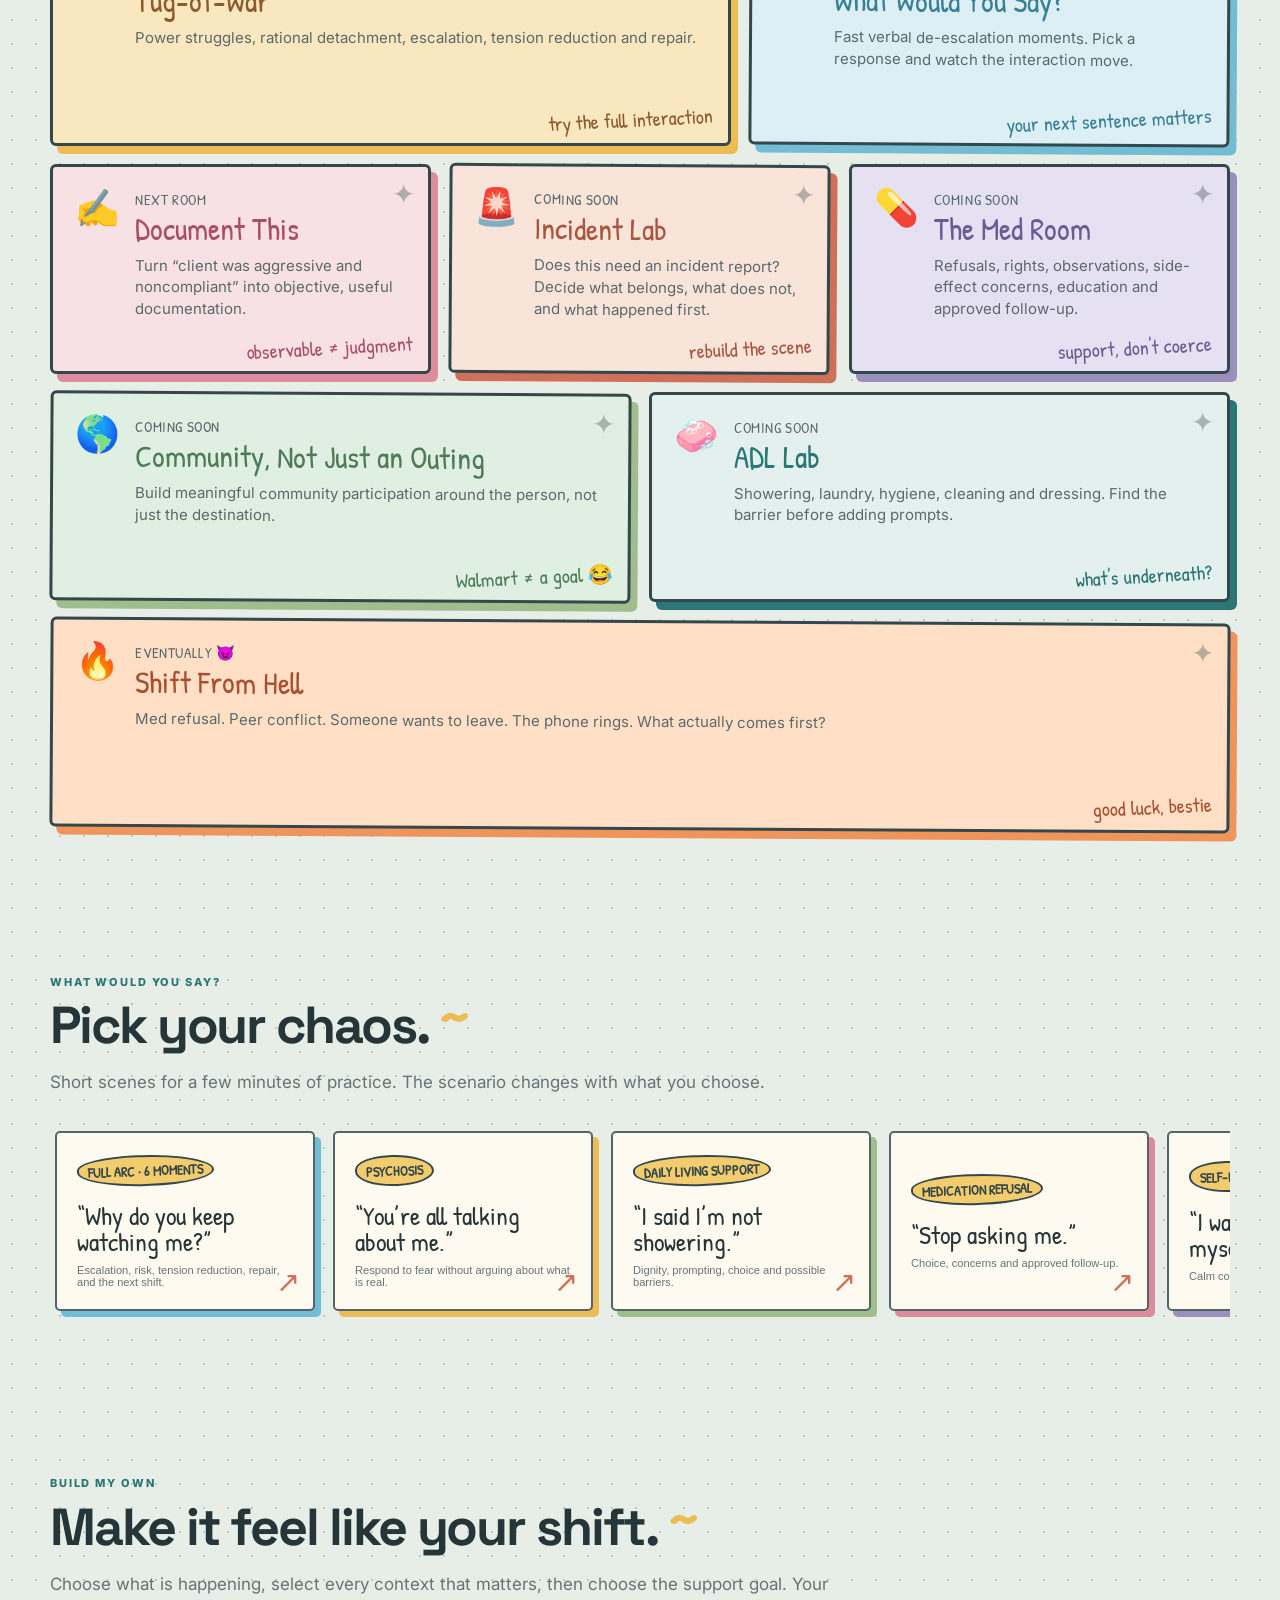
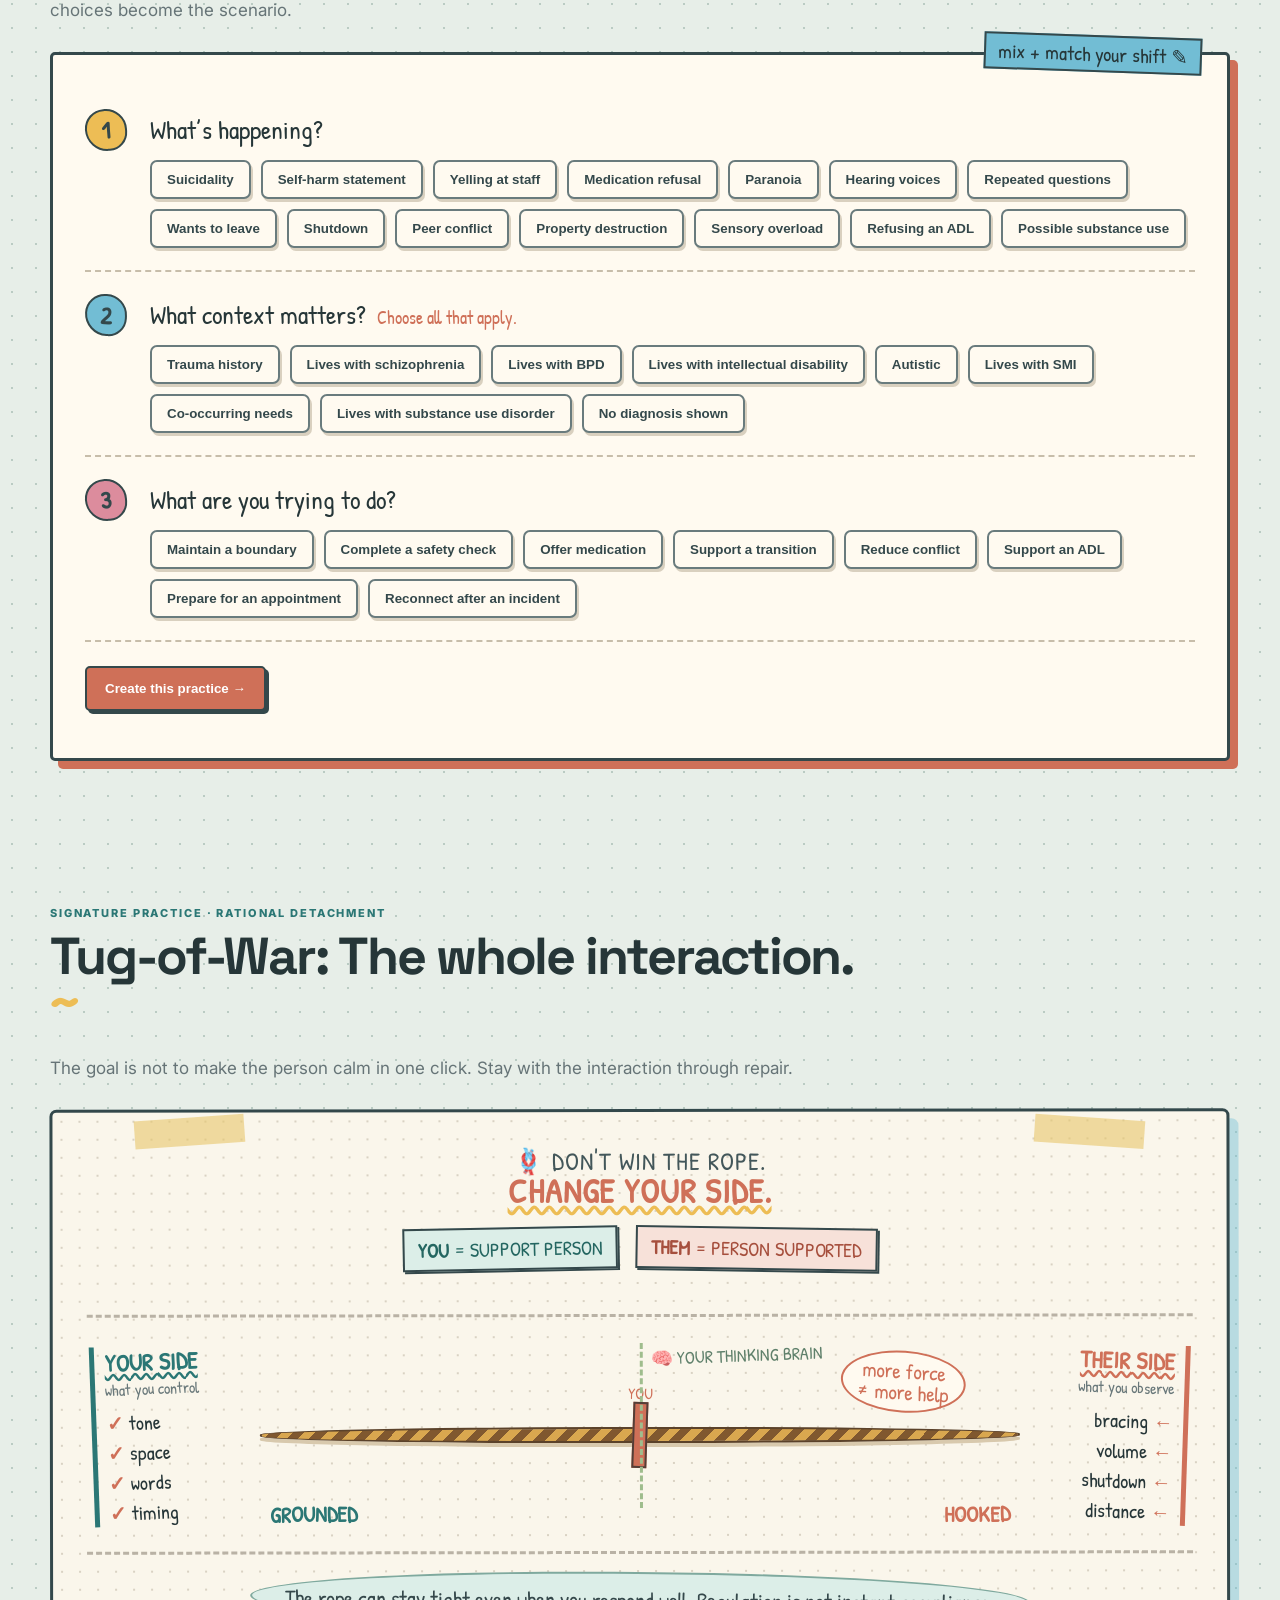
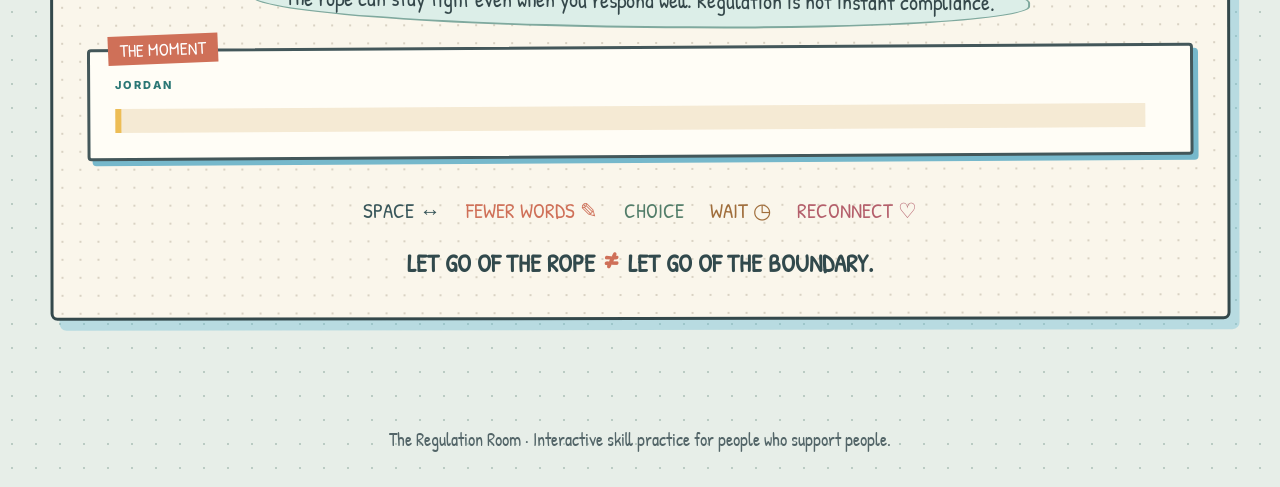
==== commit ea0d6645: "Promote learning hub and suicide prevention to top-level site areas" ====
--- a/index.html
+++ b/index.html
@@ -1,7 +1,7 @@
-<!doctype html><html lang="en"><head><meta charset="utf-8"><meta name="viewport" content="width=device-width,initial-scale=1"><title>The Regulation Room</title><link rel="preconnect" href="https://fonts.googleapis.com"><link rel="preconnect" href="https://fonts.gstatic.com" crossorigin><link href="https://fonts.googleapis.com/css2?family=Inter:wght@400;500;600;700;800&family=Patrick+Hand&family=Space+Grotesk:wght@600;700&display=swap" rel="stylesheet"><link rel="stylesheet" href="styles.css?v=15"><link rel="stylesheet" href="rooms.css?v=7"></head><body><header class="topbar"><a class="brand" href="#home"><span>THE</span><strong>REGULATION ROOM</strong></a><nav><a href="#rooms">Practice Rooms</a><a href="#quick">Quick Drills</a><a href="#diagnoses">Know the Why</a><a href="#builder">Build My Own</a><a href="#rope">Tug-of-War</a></nav></header><main>
+<!doctype html><html lang="en"><head><meta charset="utf-8"><meta name="viewport" content="width=device-width,initial-scale=1"><title>The Regulation Room</title><link rel="preconnect" href="https://fonts.googleapis.com"><link rel="preconnect" href="https://fonts.gstatic.com" crossorigin><link href="https://fonts.googleapis.com/css2?family=Inter:wght@400;500;600;700;800&family=Patrick+Hand&family=Space+Grotesk:wght@600;700&display=swap" rel="stylesheet"><link rel="stylesheet" href="styles.css?v=15"><link rel="stylesheet" href="rooms.css?v=7"></head><body><header class="topbar"><a class="brand" href="#home"><span>THE</span><strong>REGULATION ROOM</strong></a><nav><a href="#rooms">Practice Rooms</a><a href="learning.html">Know the Why</a><a href="suicide.html">Suicide Prevention</a><a href="#builder">Build My Own</a><a href="#rope">Tug-of-War</a></nav></header><main>
 <section id="home" class="hero shell"><div><p class="eyebrow">INTERACTIVE SUPPORT PRACTICE</p><h1>Practice being the person<br><em>you want to be in the moment.</em></h1><p class="lead">Short, realistic practice for the moments that happen on real shifts. Communication, de-escalation, documentation, medication support, incident decisions, ADLs and community integration all belong here.</p><div class="actions"><a href="#rooms" class="btn primary">Explore the rooms ↓</a><a href="#rope" class="btn secondary" data-launch="flagship">Jump into Tug-of-War</a></div></div><aside><span>THE QUESTION</span><h2>What do you want to practice today?</h2><p>Not another slideshow. Pick a room, make a decision, see what changes, and try it again.</p><b>NOTICE → CHOOSE → SEE WHAT HAPPENS → ADAPT</b></aside></section>
-<section id="rooms" class="shell section rooms-section"><div class="heading"><p class="eyebrow">THE PRACTICE BOARD</p><h2>Choose your room.</h2><p>Practice communication, documentation, decision-making, daily support and the moments that can change the rest of a shift.</p></div><div class="room-board"><a class="room-card room-rope" href="#rope"><span class="room-icon">🪢</span><div><small>INTERACTIVE · LIVE NOW</small><h3>Tug-of-War</h3><p>Power struggles, rational detachment, escalation, tension reduction and repair.</p></div><b>try the full interaction</b></a><a class="room-card room-say" href="#quick"><span class="room-icon">💬</span><div><small>RAPID PRACTICE · LIVE NOW</small><h3>What Would You Say?</h3><p>Fast verbal de-escalation moments. Pick a response and watch the interaction move.</p></div><b>your next sentence matters</b></a><div class="room-card room-doc"><span class="room-icon">✍️</span><div><small>NEXT ROOM</small><h3>Document This</h3><p>Turn “client was aggressive and noncompliant” into objective, useful documentation.</p></div><b>observable ≠ judgment</b></div><div class="room-card room-incident"><span class="room-icon">🚨</span><div><small>COMING SOON</small><h3>Incident Lab</h3><p>Does this need an incident report? Decide what belongs, what does not, and what happened first.</p></div><b>rebuild the scene</b></div><div class="room-card room-med"><span class="room-icon">💊</span><div><small>COMING SOON</small><h3>The Med Room</h3><p>Refusals, rights, observations, side-effect concerns, education and approved follow-up.</p></div><b>support, don't coerce</b></div><div class="room-card room-community"><span class="room-icon">🌎</span><div><small>COMING SOON</small><h3>Community, Not Just an Outing</h3><p>Build meaningful community participation around the person, not just the destination.</p></div><b>Walmart ≠ a goal 😂</b></div><div class="room-card room-adl"><span class="room-icon">🧼</span><div><small>COMING SOON</small><h3>ADL Lab</h3><p>Showering, laundry, hygiene, cleaning and dressing. Find the barrier before adding prompts.</p></div><b>what's underneath?</b></div><a class="room-card room-why" href="#diagnoses"><span class="room-icon">🧠</span><div><small>LEARNING HUB · LIVE NOW</small><h3>Know the Why</h3><p>Learn about supporting people who may live with schizophrenia, BPD, intellectual disability, autism, trauma histories, substance use disorders, self-harm and other complex needs.</p></div><b>learn → notice → practice</b></a><a class="room-card room-suicide" href="suicide.html"><span class="room-icon">⚠️➕</span><div><small>INTERACTIVE · LIVE NOW</small><h3>Suicide Prevention</h3><p>Notice concerns, ask directly, stay connected, support safety-for-now and know when more help is needed.</p></div><b>connection + safety</b></a><div class="room-card room-shift"><span class="room-icon">🔥</span><div><small>EVENTUALLY 😈</small><h3>Shift From Hell</h3><p>Med refusal. Peer conflict. Someone wants to leave. The phone rings. What actually comes first?</p></div><b>good luck, bestie</b></div></div></section>
+<section class="shell section"><div class="heading"><p class="eyebrow">EXPLORE THE REGULATION ROOM</p><h2>Practice. Learn. Handle the hard stuff.</h2><p>The practice rooms are for trying responses. These two spaces go deeper when the moment needs more than a quick drill.</p></div><div class="room-board"><a class="room-card room-why" href="learning.html"><span class="room-icon">🧠</span><div><small>LEARNING HUB · EXPANDING</small><h3>Know the Why</h3><p>Go deeper into schizophrenia and psychosis, BPD, autism, intellectual disability, trauma, substance use disorders, self-harm and co-occurring needs.</p></div><b>understand more → assume less</b></a><a class="room-card room-suicide" href="suicide.html"><span class="room-icon">⚠️➕</span><div><small>SAFETY PRACTICE · LIVE NOW</small><h3>Suicide Prevention</h3><p>Notice invitations, ask directly, stay connected, support safety-for-now and recognize when crisis or emergency help is needed.</p></div><b>stay human → stay with the person</b></a></div></section>
+<section id="rooms" class="shell section rooms-section"><div class="heading"><p class="eyebrow">THE PRACTICE BOARD</p><h2>Choose a practice room.</h2><p>These are the interactive spaces: communication, documentation, decision-making, daily support and the moments that can change the rest of a shift.</p></div><div class="room-board"><a class="room-card room-rope" href="#rope"><span class="room-icon">🪢</span><div><small>INTERACTIVE · LIVE NOW</small><h3>Tug-of-War</h3><p>Power struggles, rational detachment, escalation, tension reduction and repair.</p></div><b>try the full interaction</b></a><a class="room-card room-say" href="#quick"><span class="room-icon">💬</span><div><small>RAPID PRACTICE · LIVE NOW</small><h3>What Would You Say?</h3><p>Fast verbal de-escalation moments. Pick a response and watch the interaction move.</p></div><b>your next sentence matters</b></a><div class="room-card room-doc"><span class="room-icon">✍️</span><div><small>NEXT ROOM</small><h3>Document This</h3><p>Turn “client was aggressive and noncompliant” into objective, useful documentation.</p></div><b>observable ≠ judgment</b></div><div class="room-card room-incident"><span class="room-icon">🚨</span><div><small>COMING SOON</small><h3>Incident Lab</h3><p>Does this need an incident report? Decide what belongs, what does not, and what happened first.</p></div><b>rebuild the scene</b></div><div class="room-card room-med"><span class="room-icon">💊</span><div><small>COMING SOON</small><h3>The Med Room</h3><p>Refusals, rights, observations, side-effect concerns, education and approved follow-up.</p></div><b>support, don't coerce</b></div><div class="room-card room-community"><span class="room-icon">🌎</span><div><small>COMING SOON</small><h3>Community, Not Just an Outing</h3><p>Build meaningful community participation around the person, not just the destination.</p></div><b>Walmart ≠ a goal 😂</b></div><div class="room-card room-adl"><span class="room-icon">🧼</span><div><small>COMING SOON</small><h3>ADL Lab</h3><p>Showering, laundry, hygiene, cleaning and dressing. Find the barrier before adding prompts.</p></div><b>what's underneath?</b></div><div class="room-card room-shift"><span class="room-icon">🔥</span><div><small>EVENTUALLY 😈</small><h3>Shift From Hell</h3><p>Med refusal. Peer conflict. Someone wants to leave. The phone rings. What actually comes first?</p></div><b>good luck, bestie</b></div></div></section>
 <section id="quick" class="shell section"><div class="heading"><p class="eyebrow">WHAT WOULD YOU SAY?</p><h2>Pick your chaos.</h2><p>Short scenes for a few minutes of practice. The scenario changes with what you choose.</p></div><div class="quick-feed"><button data-scenario="flagship"><span>FULL ARC · 6 MOMENTS</span><b>“Why do you keep watching me?”</b><small>Escalation, risk, tension reduction, repair, and the next shift.</small></button><button data-scenario="customPsychosis"><span>PSYCHOSIS</span><b>“You’re all talking about me.”</b><small>Respond to fear without arguing about what is real.</small></button><button data-scenario="customADL"><span>DAILY LIVING SUPPORT</span><b>“I said I’m not showering.”</b><small>Dignity, prompting, choice and possible barriers.</small></button><button data-scenario="customMeds"><span>MEDICATION REFUSAL</span><b>“Stop asking me.”</b><small>Choice, concerns and approved follow-up.</small></button><button data-scenario="customNSSI"><span>SELF-HARM</span><b>“I want to hurt myself.”</b><small>Calm connection and safety response.</small></button><button data-scenario="customSUD"><span>SUBSTANCE USE</span><b>“Stop interrogating me.”</b><small>Safety, dignity and support without shame.</small></button></div></section>
-<section id="diagnoses" class="shell section"><div class="heading"><p class="eyebrow">KNOW THE WHY · LEARN → NOTICE → PRACTICE</p><h2>Choose a support topic.</h2><p>Learn about the person and possible support needs, then practice the moment. A diagnosis is context, not identity.</p></div><div class="dx-grid"><button class="dx-card" data-dx="schizophrenia"><span>🧠</span><b>Living with Schizophrenia</b><small>Psychosis · suspiciousness · altered perception</small></button><button class="dx-card" data-dx="bpd"><span>💗</span><b>Living with BPD</b><small>Intense emotion · rejection sensitivity</small></button><button class="dx-card" data-dx="id"><span>🧩</span><b>Living with Intellectual Disability</b><small>Processing · communication · routine</small></button><button class="dx-card" data-dx="autism"><span>🎧</span><b>Autism + Intellectual Disability</b><small>Sensory load · transitions · predictability</small></button><button class="dx-card" data-dx="trauma"><span>🌿</span><b>Living with a Trauma History</b><small>Control · proximity · threat cues</small></button><button class="dx-card" data-dx="smi"><span>💬</span><b>Living with SMI / Complex Needs</b><small>Symptoms · stress · daily demands</small></button><button class="dx-card" data-dx="dual"><span>🔀</span><b>Living with Co-Occurring Needs</b><small>Cognitive + mental-health support needs</small></button><button class="dx-card" data-dx="sud"><span>🫧</span><b>Living with Substance Use Disorder</b><small>Craving · shame · risk · recovery support</small></button><button class="dx-card" data-dx="nssi"><span>🩹</span><b>Self-Harm / NSSI Support</b><small>Distress · coping · safety response</small></button><button class="dx-card" data-dx="adl"><span>🧼</span><b>Daily Living Support</b><small>Hygiene · routines · dignity · prompting</small></button><button class="dx-card" data-dx="meds"><span>💊</span><b>Medication Support + Refusal</b><small>Choice · concerns · side effects · process</small></button></div><div id="dxPanel" class="dx-panel" hidden><div class="dx-title"><div><p class="eyebrow">QUICK LEARNING HUB</p><h3 id="dxTitle"></h3><p id="dxIntro"></p></div><button id="dxClose">×</button></div><div class="learn-tabs"><button data-tab="show" class="active">👀 How it may show up</button><button data-tab="help">🤝 What may help</button><button data-tab="pressure">🪢 What may add pressure</button></div><div id="learnContent" class="learn-content"></div><div class="scenario-area"><p class="eyebrow">NOW PRACTICE IT</p><div id="dxScenarios" class="scenario-buttons"></div></div><p class="fine">Possibilities, not assumptions. The person, their preferences, communication style, baseline and individualized plan come first.</p></div></section>
 <section id="builder" class="shell section"><div class="heading"><p class="eyebrow">BUILD MY OWN</p><h2>Make it feel like your shift.</h2><p>Choose what is happening, select every context that matters, then choose the support goal. Your choices become the scenario.</p></div><div class="builder"><div class="build-row"><i>1</i><div><h3>What’s happening?</h3><div class="bubbles" data-group="behavior"><button>Suicidality</button><button>Self-harm statement</button><button>Yelling at staff</button><button>Medication refusal</button><button>Paranoia</button><button>Hearing voices</button><button>Repeated questions</button><button>Wants to leave</button><button>Shutdown</button><button>Peer conflict</button><button>Property destruction</button><button>Sensory overload</button><button>Refusing an ADL</button><button>Possible substance use</button></div></div></div><div class="build-row"><i>2</i><div><h3>What context matters? <small>Choose all that apply.</small></h3><div class="bubbles" data-group="profile"><button>Trauma history</button><button>Lives with schizophrenia</button><button>Lives with BPD</button><button>Lives with intellectual disability</button><button>Autistic</button><button>Lives with SMI</button><button>Co-occurring needs</button><button>Lives with substance use disorder</button><button>No diagnosis shown</button></div></div></div><div class="build-row"><i>3</i><div><h3>What are you trying to do?</h3><div class="bubbles" data-group="goal"><button>Maintain a boundary</button><button>Complete a safety check</button><button>Offer medication</button><button>Support a transition</button><button>Reduce conflict</button><button>Support an ADL</button><button>Prepare for an appointment</button><button>Reconnect after an incident</button></div></div></div><button id="buildBtn" class="btn primary">Create this practice →</button><p id="buildError" class="error"></p><div id="builtScenario" class="built" hidden></div></div></section>
 <section id="rope" class="shell section"><div class="heading"><p class="eyebrow" id="practiceLabel">SIGNATURE PRACTICE · RATIONAL DETACHMENT</p><h2 id="practiceTitle">Tug-of-War: The whole interaction.</h2><p id="scenarioNote">The goal is not to make the person calm in one click. Stay with the interaction through repair.</p></div><div class="rope-card sketchnote"><div class="tape tape-a"></div><div class="tape tape-b"></div><div class="scribble-title">🪢 DON'T WIN THE ROPE.<br><b>CHANGE YOUR SIDE.</b></div><div class="role-key"><span class="you-key"><b>YOU</b> = SUPPORT PERSON</span><span class="them-key"><b>THEM</b> = PERSON SUPPORTED</span></div><div class="phase-track" id="phaseTrack"></div><div class="sketch-board"><div class="sketch-note note-left"><b>YOUR SIDE</b><em>what you control</em><span>tone</span><span>space</span><span>words</span><span>timing</span></div><div class="rope-zone"><div class="rope" id="ropeLine"></div><div class="marker" id="marker"></div><div class="midline"><b>🧠 YOUR THINKING BRAIN</b></div><div class="zone-labels"><b>GROUNDED</b><b>HOOKED</b></div><div class="sketch-callout callout-one">more force<br>≠ more help</div></div><div class="sketch-note note-right"><b>THEIR SIDE</b><em>what you observe</em><span>bracing</span><span>volume</span><span>shutdown</span><span>distance</span></div></div><div id="tugMessage" class="tug-copy">The rope can stay tight even when you respond well. Regulation is not instant compliance.</div><div class="conversation"><div><p class="eyebrow" id="personLabel">JORDAN</p><p id="stageDirection"></p><blockquote id="ropeQuote"></blockquote></div><div id="roundStatus"></div></div><div id="choices" class="choices"></div><div id="coach" class="coach" hidden><b>👀 NOTICE WHAT CHANGED</b><p id="coachText"></p></div><div id="reflection" class="reflection" hidden></div><div class="sketch-footer"><span>SPACE ↔</span><span>FEWER WORDS ✎</span><span>CHOICE</span><span>WAIT ◷</span><span>RECONNECT ♡</span></div><p class="rope-rule">LET GO OF THE ROPE <strong>≠</strong> LET GO OF THE BOUNDARY.</p></div></section></main><footer>The Regulation Room · Interactive skill practice for people who support people.</footer><script src="script.js?v=13"></script><script src="rope-feedback.js?v=5"></script><script src="med-practice.js?v=2"></script></body></html>
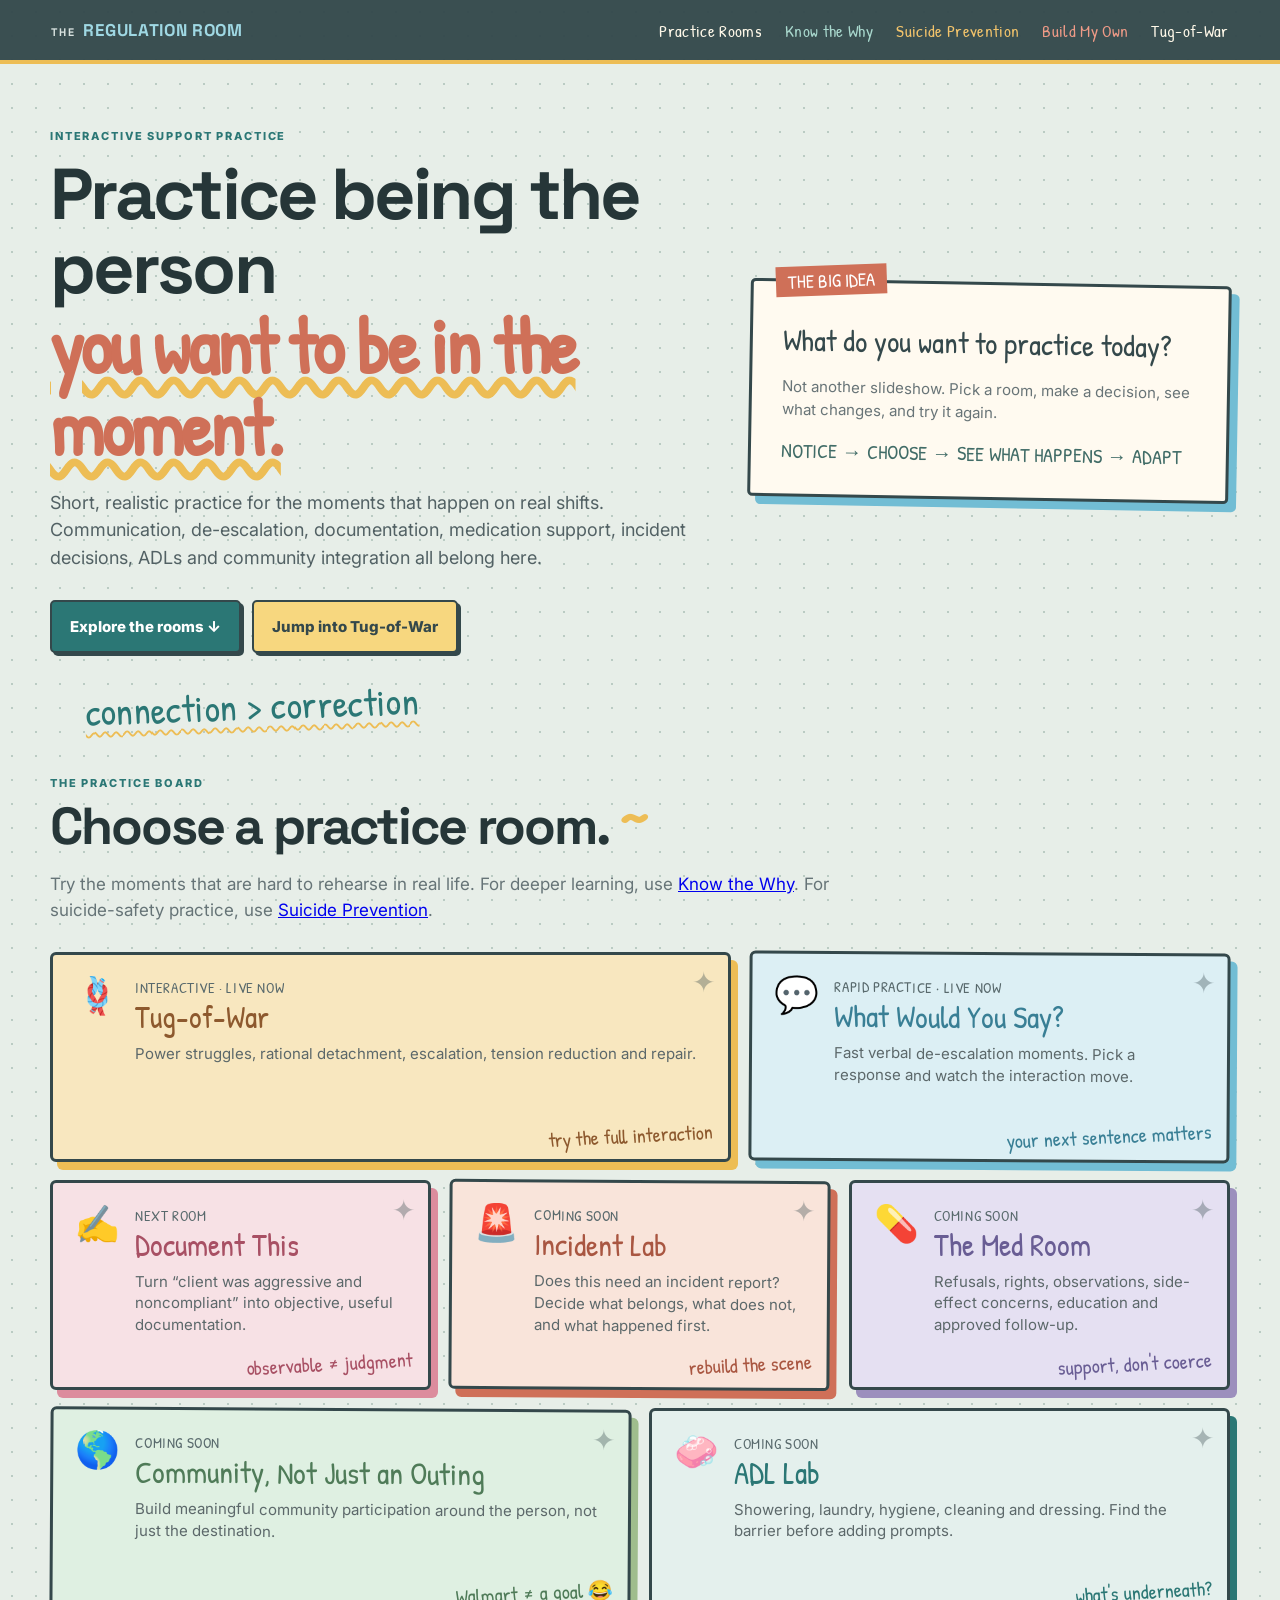
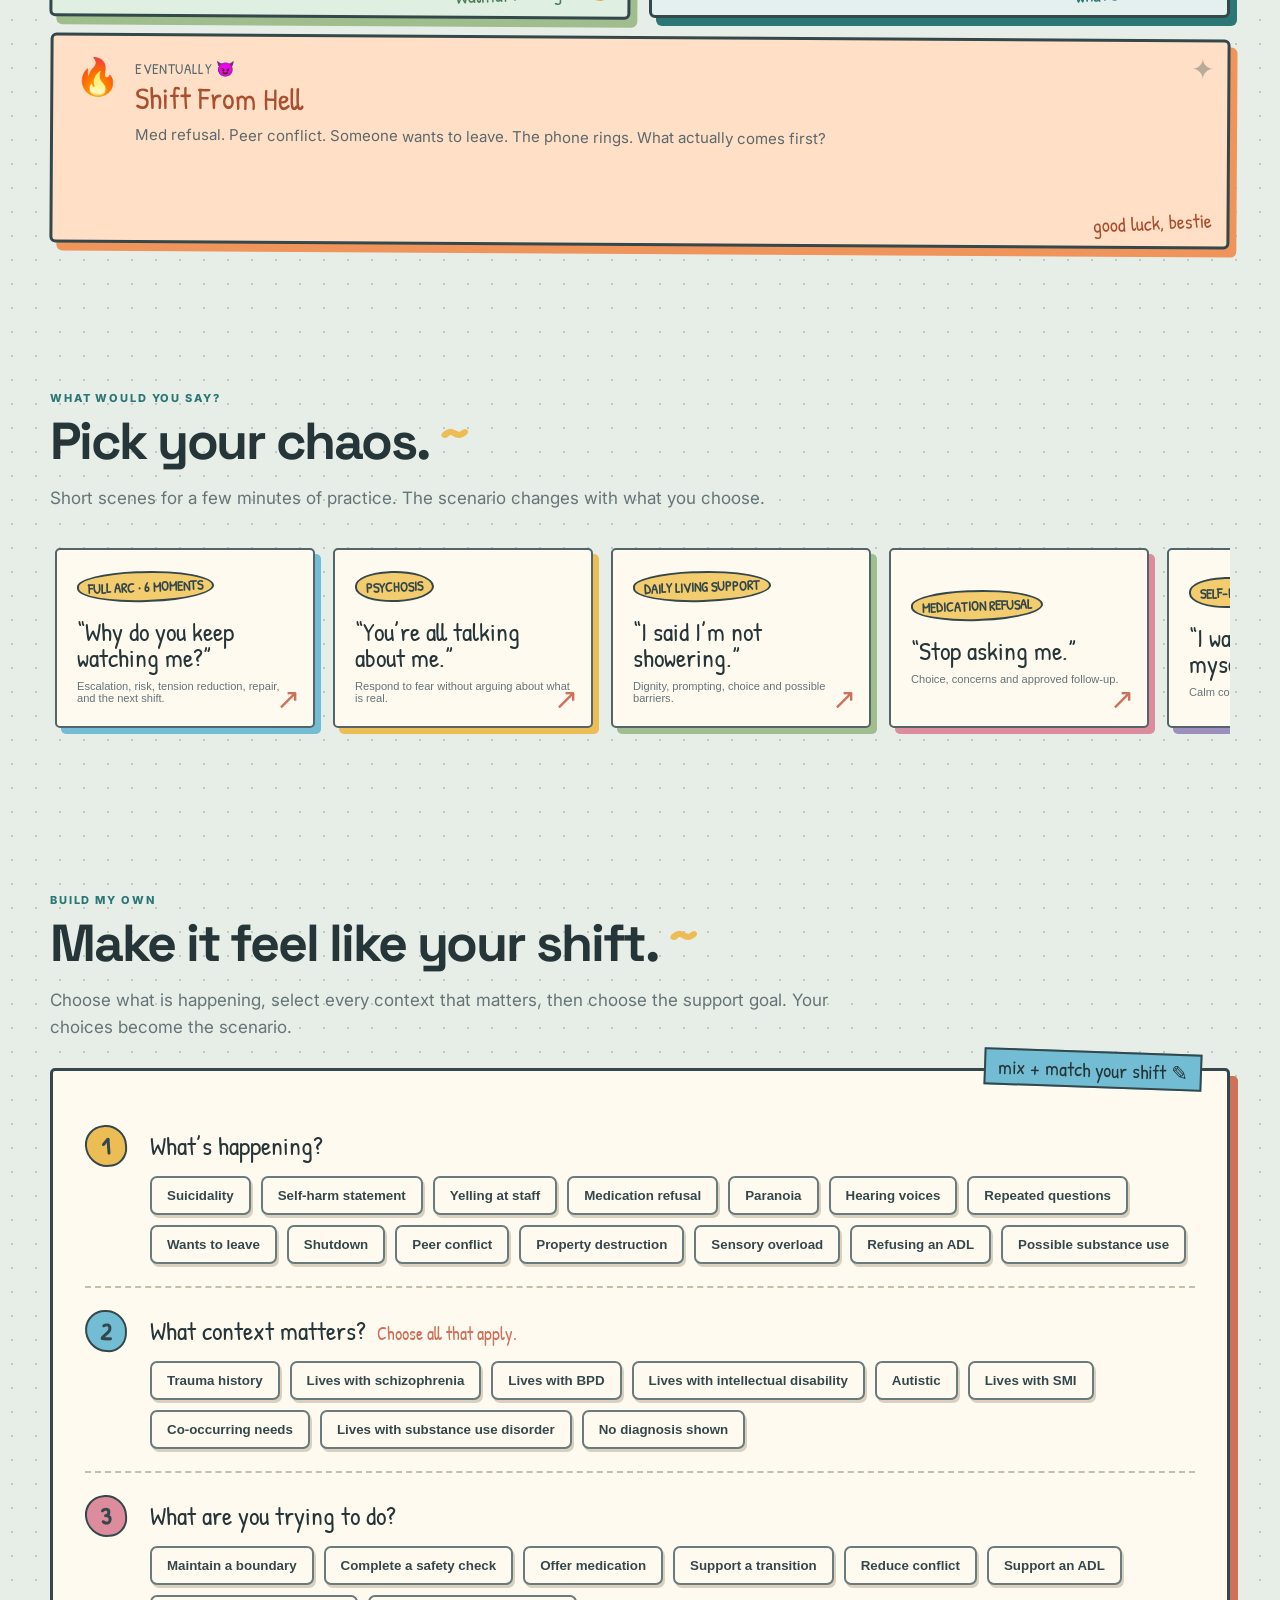
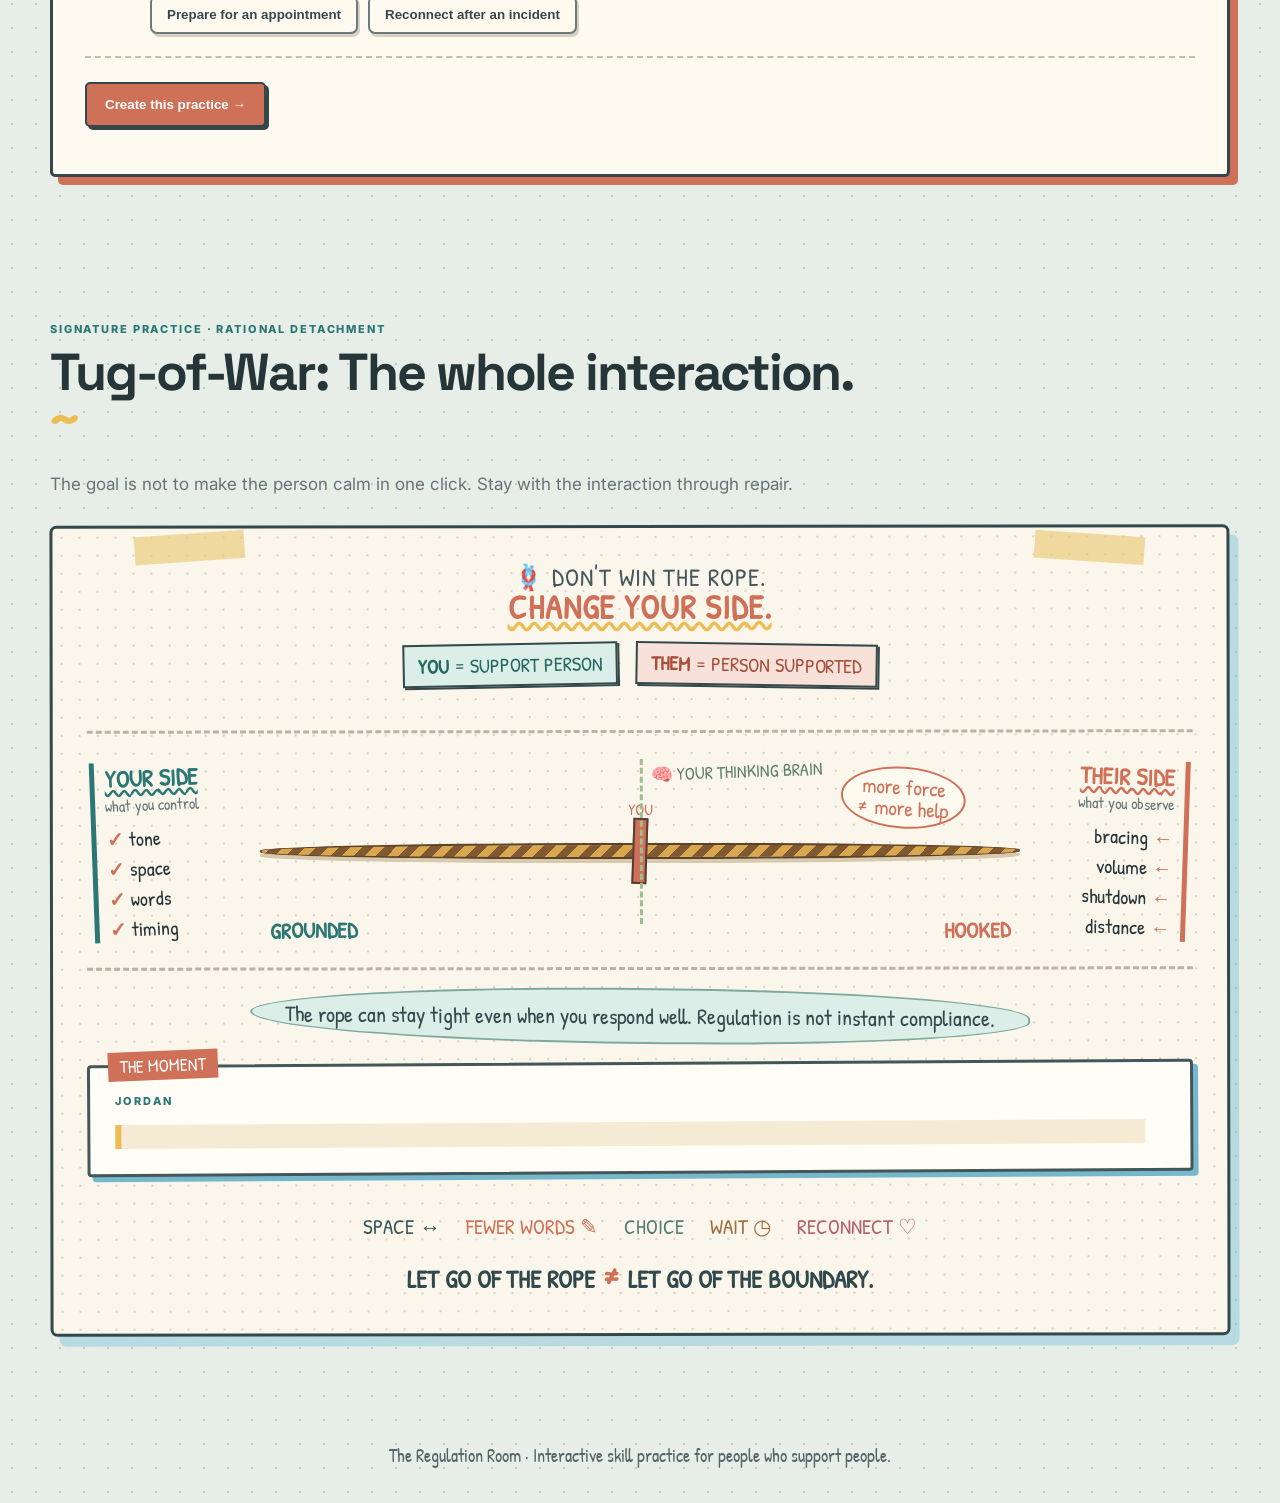
==== commit 15e54a72: "Shorten homepage and keep learning hub off home" ====
--- a/index.html
+++ b/index.html
@@ -1,7 +1,6 @@
 <!doctype html><html lang="en"><head><meta charset="utf-8"><meta name="viewport" content="width=device-width,initial-scale=1"><title>The Regulation Room</title><link rel="preconnect" href="https://fonts.googleapis.com"><link rel="preconnect" href="https://fonts.gstatic.com" crossorigin><link href="https://fonts.googleapis.com/css2?family=Inter:wght@400;500;600;700;800&family=Patrick+Hand&family=Space+Grotesk:wght@600;700&display=swap" rel="stylesheet"><link rel="stylesheet" href="styles.css?v=15"><link rel="stylesheet" href="rooms.css?v=7"></head><body><header class="topbar"><a class="brand" href="#home"><span>THE</span><strong>REGULATION ROOM</strong></a><nav><a href="#rooms">Practice Rooms</a><a href="learning.html">Know the Why</a><a href="suicide.html">Suicide Prevention</a><a href="#builder">Build My Own</a><a href="#rope">Tug-of-War</a></nav></header><main>
 <section id="home" class="hero shell"><div><p class="eyebrow">INTERACTIVE SUPPORT PRACTICE</p><h1>Practice being the person<br><em>you want to be in the moment.</em></h1><p class="lead">Short, realistic practice for the moments that happen on real shifts. Communication, de-escalation, documentation, medication support, incident decisions, ADLs and community integration all belong here.</p><div class="actions"><a href="#rooms" class="btn primary">Explore the rooms ↓</a><a href="#rope" class="btn secondary" data-launch="flagship">Jump into Tug-of-War</a></div></div><aside><span>THE QUESTION</span><h2>What do you want to practice today?</h2><p>Not another slideshow. Pick a room, make a decision, see what changes, and try it again.</p><b>NOTICE → CHOOSE → SEE WHAT HAPPENS → ADAPT</b></aside></section>
-<section class="shell section"><div class="heading"><p class="eyebrow">EXPLORE THE REGULATION ROOM</p><h2>Practice. Learn. Handle the hard stuff.</h2><p>The practice rooms are for trying responses. These two spaces go deeper when the moment needs more than a quick drill.</p></div><div class="room-board"><a class="room-card room-why" href="learning.html"><span class="room-icon">🧠</span><div><small>LEARNING HUB · EXPANDING</small><h3>Know the Why</h3><p>Go deeper into schizophrenia and psychosis, BPD, autism, intellectual disability, trauma, substance use disorders, self-harm and co-occurring needs.</p></div><b>understand more → assume less</b></a><a class="room-card room-suicide" href="suicide.html"><span class="room-icon">⚠️➕</span><div><small>SAFETY PRACTICE · LIVE NOW</small><h3>Suicide Prevention</h3><p>Notice invitations, ask directly, stay connected, support safety-for-now and recognize when crisis or emergency help is needed.</p></div><b>stay human → stay with the person</b></a></div></section>
-<section id="rooms" class="shell section rooms-section"><div class="heading"><p class="eyebrow">THE PRACTICE BOARD</p><h2>Choose a practice room.</h2><p>These are the interactive spaces: communication, documentation, decision-making, daily support and the moments that can change the rest of a shift.</p></div><div class="room-board"><a class="room-card room-rope" href="#rope"><span class="room-icon">🪢</span><div><small>INTERACTIVE · LIVE NOW</small><h3>Tug-of-War</h3><p>Power struggles, rational detachment, escalation, tension reduction and repair.</p></div><b>try the full interaction</b></a><a class="room-card room-say" href="#quick"><span class="room-icon">💬</span><div><small>RAPID PRACTICE · LIVE NOW</small><h3>What Would You Say?</h3><p>Fast verbal de-escalation moments. Pick a response and watch the interaction move.</p></div><b>your next sentence matters</b></a><div class="room-card room-doc"><span class="room-icon">✍️</span><div><small>NEXT ROOM</small><h3>Document This</h3><p>Turn “client was aggressive and noncompliant” into objective, useful documentation.</p></div><b>observable ≠ judgment</b></div><div class="room-card room-incident"><span class="room-icon">🚨</span><div><small>COMING SOON</small><h3>Incident Lab</h3><p>Does this need an incident report? Decide what belongs, what does not, and what happened first.</p></div><b>rebuild the scene</b></div><div class="room-card room-med"><span class="room-icon">💊</span><div><small>COMING SOON</small><h3>The Med Room</h3><p>Refusals, rights, observations, side-effect concerns, education and approved follow-up.</p></div><b>support, don't coerce</b></div><div class="room-card room-community"><span class="room-icon">🌎</span><div><small>COMING SOON</small><h3>Community, Not Just an Outing</h3><p>Build meaningful community participation around the person, not just the destination.</p></div><b>Walmart ≠ a goal 😂</b></div><div class="room-card room-adl"><span class="room-icon">🧼</span><div><small>COMING SOON</small><h3>ADL Lab</h3><p>Showering, laundry, hygiene, cleaning and dressing. Find the barrier before adding prompts.</p></div><b>what's underneath?</b></div><div class="room-card room-shift"><span class="room-icon">🔥</span><div><small>EVENTUALLY 😈</small><h3>Shift From Hell</h3><p>Med refusal. Peer conflict. Someone wants to leave. The phone rings. What actually comes first?</p></div><b>good luck, bestie</b></div></div></section>
+<section id="rooms" class="shell section rooms-section"><div class="heading"><p class="eyebrow">THE PRACTICE BOARD</p><h2>Choose a practice room.</h2><p>Try the moments that are hard to rehearse in real life. For deeper learning, use <a href="learning.html">Know the Why</a>. For suicide-safety practice, use <a href="suicide.html">Suicide Prevention</a>.</p></div><div class="room-board"><a class="room-card room-rope" href="#rope"><span class="room-icon">🪢</span><div><small>INTERACTIVE · LIVE NOW</small><h3>Tug-of-War</h3><p>Power struggles, rational detachment, escalation, tension reduction and repair.</p></div><b>try the full interaction</b></a><a class="room-card room-say" href="#quick"><span class="room-icon">💬</span><div><small>RAPID PRACTICE · LIVE NOW</small><h3>What Would You Say?</h3><p>Fast verbal de-escalation moments. Pick a response and watch the interaction move.</p></div><b>your next sentence matters</b></a><div class="room-card room-doc"><span class="room-icon">✍️</span><div><small>NEXT ROOM</small><h3>Document This</h3><p>Turn “client was aggressive and noncompliant” into objective, useful documentation.</p></div><b>observable ≠ judgment</b></div><div class="room-card room-incident"><span class="room-icon">🚨</span><div><small>COMING SOON</small><h3>Incident Lab</h3><p>Does this need an incident report? Decide what belongs, what does not, and what happened first.</p></div><b>rebuild the scene</b></div><div class="room-card room-med"><span class="room-icon">💊</span><div><small>COMING SOON</small><h3>The Med Room</h3><p>Refusals, rights, observations, side-effect concerns, education and approved follow-up.</p></div><b>support, don't coerce</b></div><div class="room-card room-community"><span class="room-icon">🌎</span><div><small>COMING SOON</small><h3>Community, Not Just an Outing</h3><p>Build meaningful community participation around the person, not just the destination.</p></div><b>Walmart ≠ a goal 😂</b></div><div class="room-card room-adl"><span class="room-icon">🧼</span><div><small>COMING SOON</small><h3>ADL Lab</h3><p>Showering, laundry, hygiene, cleaning and dressing. Find the barrier before adding prompts.</p></div><b>what's underneath?</b></div><div class="room-card room-shift"><span class="room-icon">🔥</span><div><small>EVENTUALLY 😈</small><h3>Shift From Hell</h3><p>Med refusal. Peer conflict. Someone wants to leave. The phone rings. What actually comes first?</p></div><b>good luck, bestie</b></div></div></section>
 <section id="quick" class="shell section"><div class="heading"><p class="eyebrow">WHAT WOULD YOU SAY?</p><h2>Pick your chaos.</h2><p>Short scenes for a few minutes of practice. The scenario changes with what you choose.</p></div><div class="quick-feed"><button data-scenario="flagship"><span>FULL ARC · 6 MOMENTS</span><b>“Why do you keep watching me?”</b><small>Escalation, risk, tension reduction, repair, and the next shift.</small></button><button data-scenario="customPsychosis"><span>PSYCHOSIS</span><b>“You’re all talking about me.”</b><small>Respond to fear without arguing about what is real.</small></button><button data-scenario="customADL"><span>DAILY LIVING SUPPORT</span><b>“I said I’m not showering.”</b><small>Dignity, prompting, choice and possible barriers.</small></button><button data-scenario="customMeds"><span>MEDICATION REFUSAL</span><b>“Stop asking me.”</b><small>Choice, concerns and approved follow-up.</small></button><button data-scenario="customNSSI"><span>SELF-HARM</span><b>“I want to hurt myself.”</b><small>Calm connection and safety response.</small></button><button data-scenario="customSUD"><span>SUBSTANCE USE</span><b>“Stop interrogating me.”</b><small>Safety, dignity and support without shame.</small></button></div></section>
 <section id="builder" class="shell section"><div class="heading"><p class="eyebrow">BUILD MY OWN</p><h2>Make it feel like your shift.</h2><p>Choose what is happening, select every context that matters, then choose the support goal. Your choices become the scenario.</p></div><div class="builder"><div class="build-row"><i>1</i><div><h3>What’s happening?</h3><div class="bubbles" data-group="behavior"><button>Suicidality</button><button>Self-harm statement</button><button>Yelling at staff</button><button>Medication refusal</button><button>Paranoia</button><button>Hearing voices</button><button>Repeated questions</button><button>Wants to leave</button><button>Shutdown</button><button>Peer conflict</button><button>Property destruction</button><button>Sensory overload</button><button>Refusing an ADL</button><button>Possible substance use</button></div></div></div><div class="build-row"><i>2</i><div><h3>What context matters? <small>Choose all that apply.</small></h3><div class="bubbles" data-group="profile"><button>Trauma history</button><button>Lives with schizophrenia</button><button>Lives with BPD</button><button>Lives with intellectual disability</button><button>Autistic</button><button>Lives with SMI</button><button>Co-occurring needs</button><button>Lives with substance use disorder</button><button>No diagnosis shown</button></div></div></div><div class="build-row"><i>3</i><div><h3>What are you trying to do?</h3><div class="bubbles" data-group="goal"><button>Maintain a boundary</button><button>Complete a safety check</button><button>Offer medication</button><button>Support a transition</button><button>Reduce conflict</button><button>Support an ADL</button><button>Prepare for an appointment</button><button>Reconnect after an incident</button></div></div></div><button id="buildBtn" class="btn primary">Create this practice →</button><p id="buildError" class="error"></p><div id="builtScenario" class="built" hidden></div></div></section>
 <section id="rope" class="shell section"><div class="heading"><p class="eyebrow" id="practiceLabel">SIGNATURE PRACTICE · RATIONAL DETACHMENT</p><h2 id="practiceTitle">Tug-of-War: The whole interaction.</h2><p id="scenarioNote">The goal is not to make the person calm in one click. Stay with the interaction through repair.</p></div><div class="rope-card sketchnote"><div class="tape tape-a"></div><div class="tape tape-b"></div><div class="scribble-title">🪢 DON'T WIN THE ROPE.<br><b>CHANGE YOUR SIDE.</b></div><div class="role-key"><span class="you-key"><b>YOU</b> = SUPPORT PERSON</span><span class="them-key"><b>THEM</b> = PERSON SUPPORTED</span></div><div class="phase-track" id="phaseTrack"></div><div class="sketch-board"><div class="sketch-note note-left"><b>YOUR SIDE</b><em>what you control</em><span>tone</span><span>space</span><span>words</span><span>timing</span></div><div class="rope-zone"><div class="rope" id="ropeLine"></div><div class="marker" id="marker"></div><div class="midline"><b>🧠 YOUR THINKING BRAIN</b></div><div class="zone-labels"><b>GROUNDED</b><b>HOOKED</b></div><div class="sketch-callout callout-one">more force<br>≠ more help</div></div><div class="sketch-note note-right"><b>THEIR SIDE</b><em>what you observe</em><span>bracing</span><span>volume</span><span>shutdown</span><span>distance</span></div></div><div id="tugMessage" class="tug-copy">The rope can stay tight even when you respond well. Regulation is not instant compliance.</div><div class="conversation"><div><p class="eyebrow" id="personLabel">JORDAN</p><p id="stageDirection"></p><blockquote id="ropeQuote"></blockquote></div><div id="roundStatus"></div></div><div id="choices" class="choices"></div><div id="coach" class="coach" hidden><b>👀 NOTICE WHAT CHANGED</b><p id="coachText"></p></div><div id="reflection" class="reflection" hidden></div><div class="sketch-footer"><span>SPACE ↔</span><span>FEWER WORDS ✎</span><span>CHOICE</span><span>WAIT ◷</span><span>RECONNECT ♡</span></div><p class="rope-rule">LET GO OF THE ROPE <strong>≠</strong> LET GO OF THE BOUNDARY.</p></div></section></main><footer>The Regulation Room · Interactive skill practice for people who support people.</footer><script src="script.js?v=13"></script><script src="rope-feedback.js?v=5"></script><script src="med-practice.js?v=2"></script></body></html>
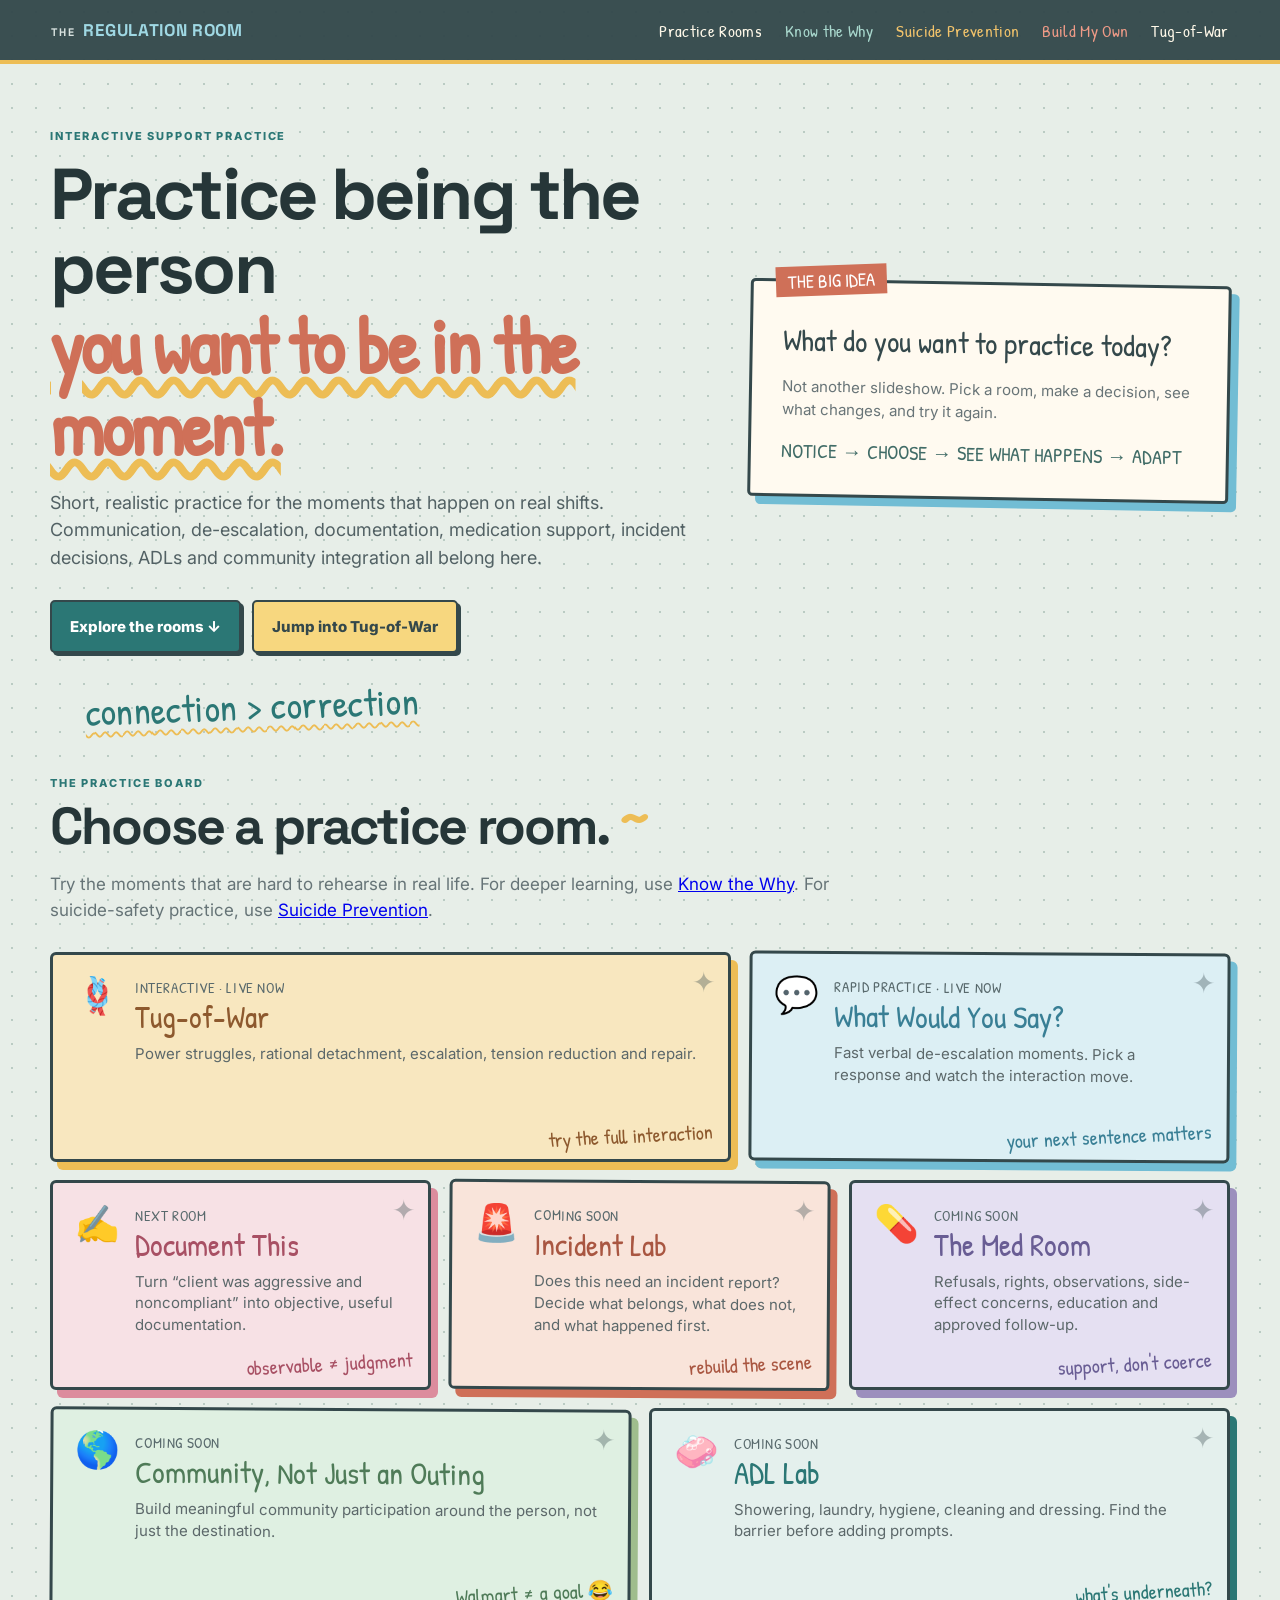
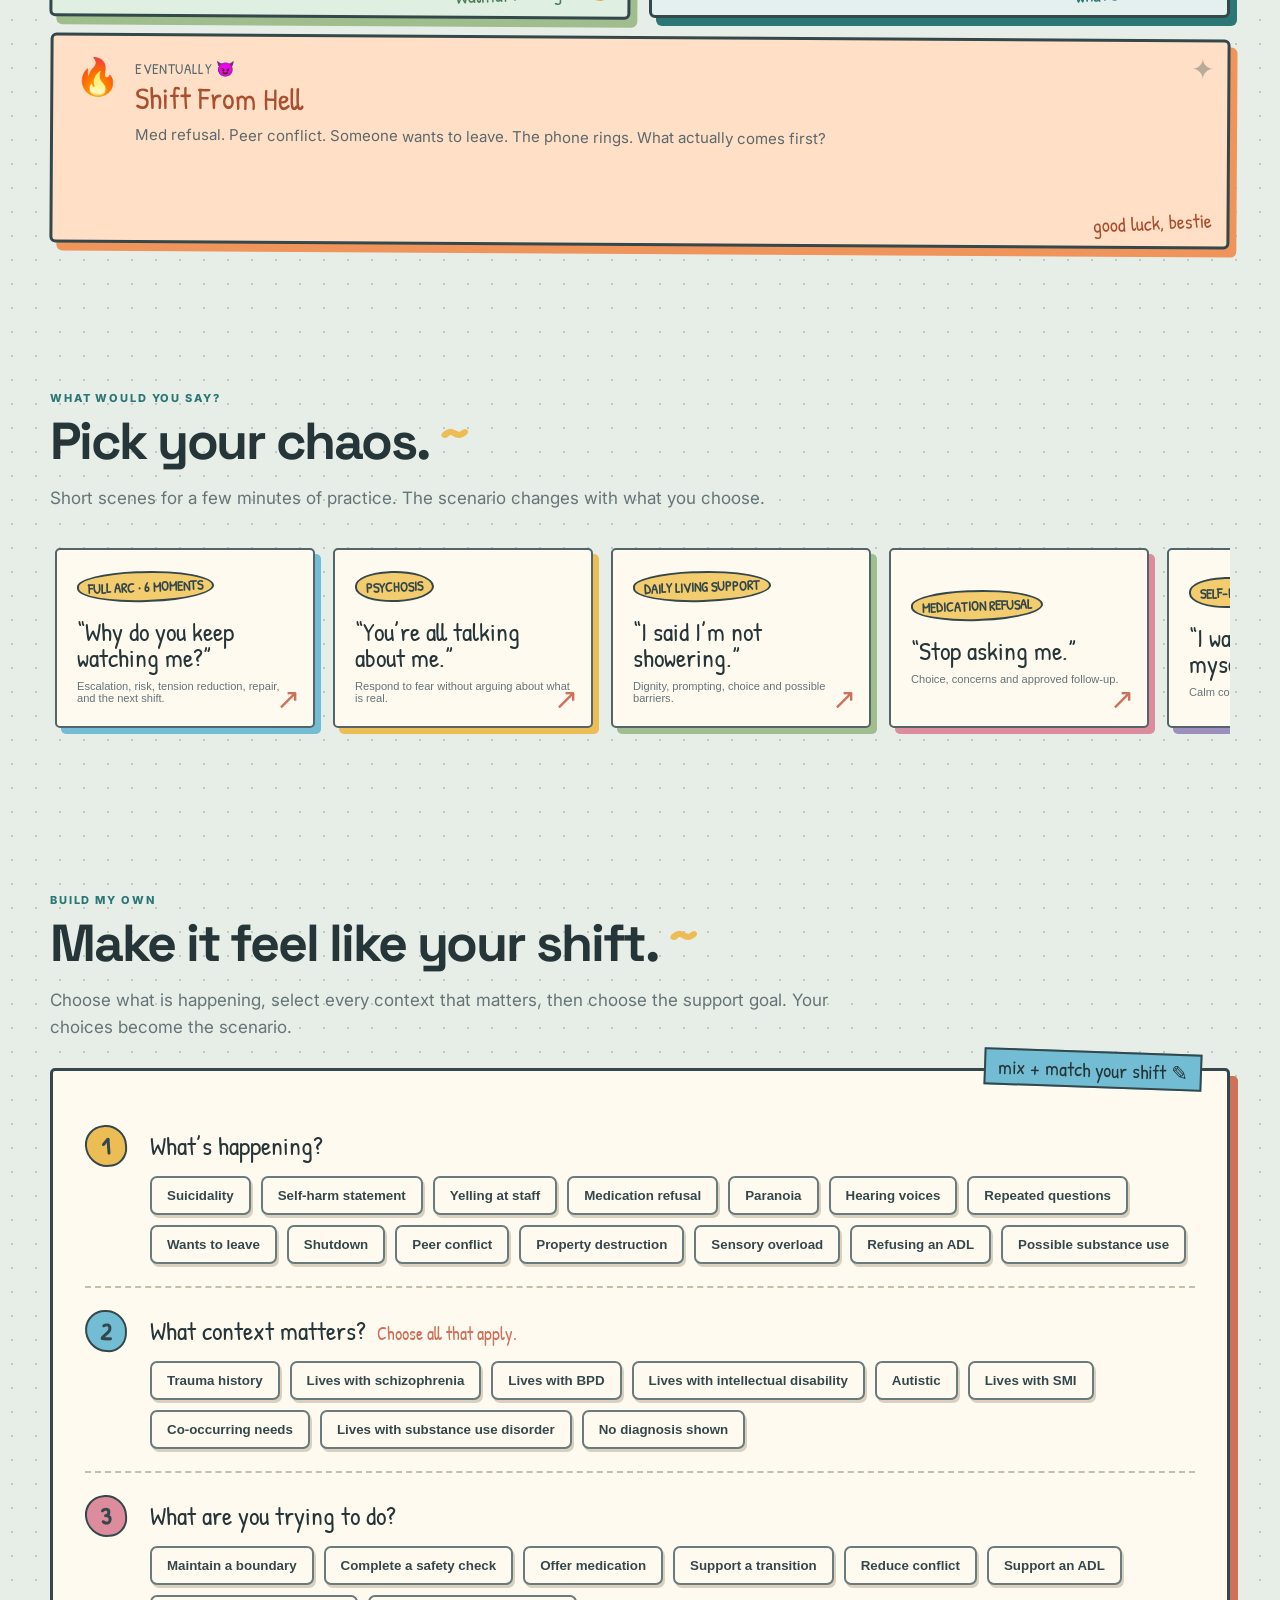
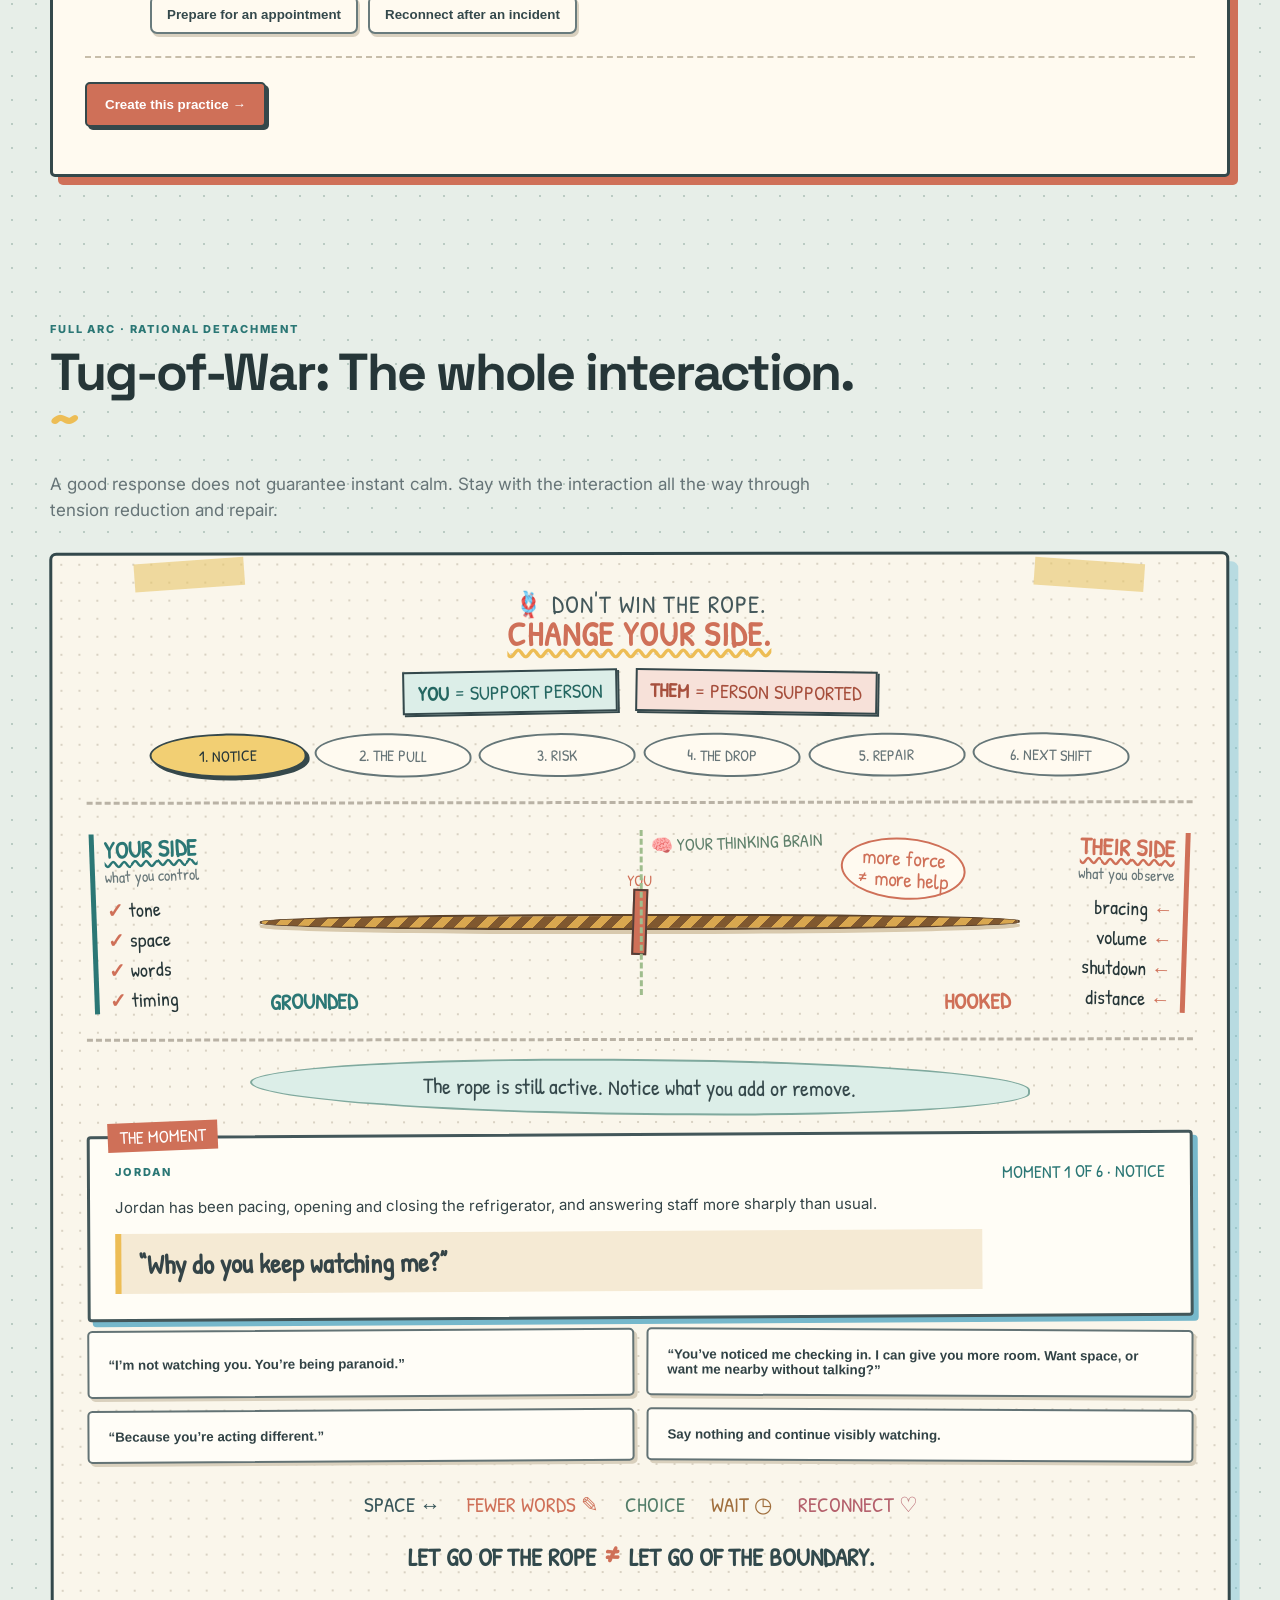
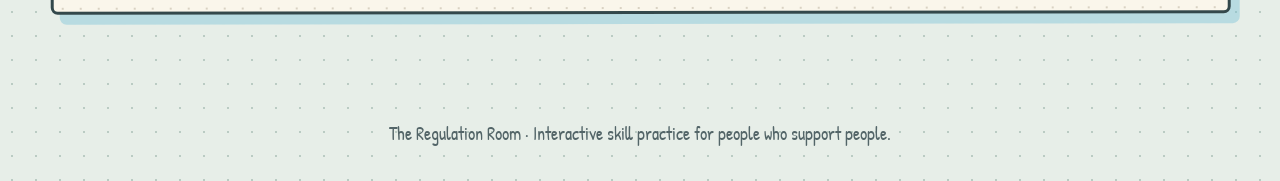
==== commit 1426ebdf: "Restore rope interaction after moving learning hub" ====
--- a/index.html
+++ b/index.html
@@ -3,4 +3,6 @@
 <section id="rooms" class="shell section rooms-section"><div class="heading"><p class="eyebrow">THE PRACTICE BOARD</p><h2>Choose a practice room.</h2><p>Try the moments that are hard to rehearse in real life. For deeper learning, use <a href="learning.html">Know the Why</a>. For suicide-safety practice, use <a href="suicide.html">Suicide Prevention</a>.</p></div><div class="room-board"><a class="room-card room-rope" href="#rope"><span class="room-icon">🪢</span><div><small>INTERACTIVE · LIVE NOW</small><h3>Tug-of-War</h3><p>Power struggles, rational detachment, escalation, tension reduction and repair.</p></div><b>try the full interaction</b></a><a class="room-card room-say" href="#quick"><span class="room-icon">💬</span><div><small>RAPID PRACTICE · LIVE NOW</small><h3>What Would You Say?</h3><p>Fast verbal de-escalation moments. Pick a response and watch the interaction move.</p></div><b>your next sentence matters</b></a><div class="room-card room-doc"><span class="room-icon">✍️</span><div><small>NEXT ROOM</small><h3>Document This</h3><p>Turn “client was aggressive and noncompliant” into objective, useful documentation.</p></div><b>observable ≠ judgment</b></div><div class="room-card room-incident"><span class="room-icon">🚨</span><div><small>COMING SOON</small><h3>Incident Lab</h3><p>Does this need an incident report? Decide what belongs, what does not, and what happened first.</p></div><b>rebuild the scene</b></div><div class="room-card room-med"><span class="room-icon">💊</span><div><small>COMING SOON</small><h3>The Med Room</h3><p>Refusals, rights, observations, side-effect concerns, education and approved follow-up.</p></div><b>support, don't coerce</b></div><div class="room-card room-community"><span class="room-icon">🌎</span><div><small>COMING SOON</small><h3>Community, Not Just an Outing</h3><p>Build meaningful community participation around the person, not just the destination.</p></div><b>Walmart ≠ a goal 😂</b></div><div class="room-card room-adl"><span class="room-icon">🧼</span><div><small>COMING SOON</small><h3>ADL Lab</h3><p>Showering, laundry, hygiene, cleaning and dressing. Find the barrier before adding prompts.</p></div><b>what's underneath?</b></div><div class="room-card room-shift"><span class="room-icon">🔥</span><div><small>EVENTUALLY 😈</small><h3>Shift From Hell</h3><p>Med refusal. Peer conflict. Someone wants to leave. The phone rings. What actually comes first?</p></div><b>good luck, bestie</b></div></div></section>
 <section id="quick" class="shell section"><div class="heading"><p class="eyebrow">WHAT WOULD YOU SAY?</p><h2>Pick your chaos.</h2><p>Short scenes for a few minutes of practice. The scenario changes with what you choose.</p></div><div class="quick-feed"><button data-scenario="flagship"><span>FULL ARC · 6 MOMENTS</span><b>“Why do you keep watching me?”</b><small>Escalation, risk, tension reduction, repair, and the next shift.</small></button><button data-scenario="customPsychosis"><span>PSYCHOSIS</span><b>“You’re all talking about me.”</b><small>Respond to fear without arguing about what is real.</small></button><button data-scenario="customADL"><span>DAILY LIVING SUPPORT</span><b>“I said I’m not showering.”</b><small>Dignity, prompting, choice and possible barriers.</small></button><button data-scenario="customMeds"><span>MEDICATION REFUSAL</span><b>“Stop asking me.”</b><small>Choice, concerns and approved follow-up.</small></button><button data-scenario="customNSSI"><span>SELF-HARM</span><b>“I want to hurt myself.”</b><small>Calm connection and safety response.</small></button><button data-scenario="customSUD"><span>SUBSTANCE USE</span><b>“Stop interrogating me.”</b><small>Safety, dignity and support without shame.</small></button></div></section>
 <section id="builder" class="shell section"><div class="heading"><p class="eyebrow">BUILD MY OWN</p><h2>Make it feel like your shift.</h2><p>Choose what is happening, select every context that matters, then choose the support goal. Your choices become the scenario.</p></div><div class="builder"><div class="build-row"><i>1</i><div><h3>What’s happening?</h3><div class="bubbles" data-group="behavior"><button>Suicidality</button><button>Self-harm statement</button><button>Yelling at staff</button><button>Medication refusal</button><button>Paranoia</button><button>Hearing voices</button><button>Repeated questions</button><button>Wants to leave</button><button>Shutdown</button><button>Peer conflict</button><button>Property destruction</button><button>Sensory overload</button><button>Refusing an ADL</button><button>Possible substance use</button></div></div></div><div class="build-row"><i>2</i><div><h3>What context matters? <small>Choose all that apply.</small></h3><div class="bubbles" data-group="profile"><button>Trauma history</button><button>Lives with schizophrenia</button><button>Lives with BPD</button><button>Lives with intellectual disability</button><button>Autistic</button><button>Lives with SMI</button><button>Co-occurring needs</button><button>Lives with substance use disorder</button><button>No diagnosis shown</button></div></div></div><div class="build-row"><i>3</i><div><h3>What are you trying to do?</h3><div class="bubbles" data-group="goal"><button>Maintain a boundary</button><button>Complete a safety check</button><button>Offer medication</button><button>Support a transition</button><button>Reduce conflict</button><button>Support an ADL</button><button>Prepare for an appointment</button><button>Reconnect after an incident</button></div></div></div><button id="buildBtn" class="btn primary">Create this practice →</button><p id="buildError" class="error"></p><div id="builtScenario" class="built" hidden></div></div></section>
-<section id="rope" class="shell section"><div class="heading"><p class="eyebrow" id="practiceLabel">SIGNATURE PRACTICE · RATIONAL DETACHMENT</p><h2 id="practiceTitle">Tug-of-War: The whole interaction.</h2><p id="scenarioNote">The goal is not to make the person calm in one click. Stay with the interaction through repair.</p></div><div class="rope-card sketchnote"><div class="tape tape-a"></div><div class="tape tape-b"></div><div class="scribble-title">🪢 DON'T WIN THE ROPE.<br><b>CHANGE YOUR SIDE.</b></div><div class="role-key"><span class="you-key"><b>YOU</b> = SUPPORT PERSON</span><span class="them-key"><b>THEM</b> = PERSON SUPPORTED</span></div><div class="phase-track" id="phaseTrack"></div><div class="sketch-board"><div class="sketch-note note-left"><b>YOUR SIDE</b><em>what you control</em><span>tone</span><span>space</span><span>words</span><span>timing</span></div><div class="rope-zone"><div class="rope" id="ropeLine"></div><div class="marker" id="marker"></div><div class="midline"><b>🧠 YOUR THINKING BRAIN</b></div><div class="zone-labels"><b>GROUNDED</b><b>HOOKED</b></div><div class="sketch-callout callout-one">more force<br>≠ more help</div></div><div class="sketch-note note-right"><b>THEIR SIDE</b><em>what you observe</em><span>bracing</span><span>volume</span><span>shutdown</span><span>distance</span></div></div><div id="tugMessage" class="tug-copy">The rope can stay tight even when you respond well. Regulation is not instant compliance.</div><div class="conversation"><div><p class="eyebrow" id="personLabel">JORDAN</p><p id="stageDirection"></p><blockquote id="ropeQuote"></blockquote></div><div id="roundStatus"></div></div><div id="choices" class="choices"></div><div id="coach" class="coach" hidden><b>👀 NOTICE WHAT CHANGED</b><p id="coachText"></p></div><div id="reflection" class="reflection" hidden></div><div class="sketch-footer"><span>SPACE ↔</span><span>FEWER WORDS ✎</span><span>CHOICE</span><span>WAIT ◷</span><span>RECONNECT ♡</span></div><p class="rope-rule">LET GO OF THE ROPE <strong>≠</strong> LET GO OF THE BOUNDARY.</p></div></section></main><footer>The Regulation Room · Interactive skill practice for people who support people.</footer><script src="script.js?v=13"></script><script src="rope-feedback.js?v=5"></script><script src="med-practice.js?v=2"></script></body></html>+<section id="rope" class="shell section"><div class="heading"><p class="eyebrow" id="practiceLabel">SIGNATURE PRACTICE · RATIONAL DETACHMENT</p><h2 id="practiceTitle">Tug-of-War: The whole interaction.</h2><p id="scenarioNote">The goal is not to make the person calm in one click. Stay with the interaction through repair.</p></div><div class="rope-card sketchnote"><div class="tape tape-a"></div><div class="tape tape-b"></div><div class="scribble-title">🪢 DON'T WIN THE ROPE.<br><b>CHANGE YOUR SIDE.</b></div><div class="role-key"><span class="you-key"><b>YOU</b> = SUPPORT PERSON</span><span class="them-key"><b>THEM</b> = PERSON SUPPORTED</span></div><div class="phase-track" id="phaseTrack"></div><div class="sketch-board"><div class="sketch-note note-left"><b>YOUR SIDE</b><em>what you control</em><span>tone</span><span>space</span><span>words</span><span>timing</span></div><div class="rope-zone"><div class="rope" id="ropeLine"></div><div class="marker" id="marker"></div><div class="midline"><b>🧠 YOUR THINKING BRAIN</b></div><div class="zone-labels"><b>GROUNDED</b><b>HOOKED</b></div><div class="sketch-callout callout-one">more force<br>≠ more help</div></div><div class="sketch-note note-right"><b>THEIR SIDE</b><em>what you observe</em><span>bracing</span><span>volume</span><span>shutdown</span><span>distance</span></div></div><div id="tugMessage" class="tug-copy">The rope can stay tight even when you respond well. Regulation is not instant compliance.</div><div class="conversation"><div><p class="eyebrow" id="personLabel">JORDAN</p><p id="stageDirection"></p><blockquote id="ropeQuote"></blockquote></div><div id="roundStatus"></div></div><div id="choices" class="choices"></div><div id="coach" class="coach" hidden><b>👀 NOTICE WHAT CHANGED</b><p id="coachText"></p></div><div id="reflection" class="reflection" hidden></div><div class="sketch-footer"><span>SPACE ↔</span><span>FEWER WORDS ✎</span><span>CHOICE</span><span>WAIT ◷</span><span>RECONNECT ♡</span></div><p class="rope-rule">LET GO OF THE ROPE <strong>≠</strong> LET GO OF THE BOUNDARY.</p></div></section>
+<div id="dxPanel" hidden><button id="dxClose" type="button"></button><span id="dxTitle"></span><span id="dxIntro"></span><div id="learnContent"></div><div id="dxScenarios"></div></div>
+</main><footer>The Regulation Room · Interactive skill practice for people who support people.</footer><script src="script.js?v=14"></script><script src="rope-feedback.js?v=5"></script><script src="med-practice.js?v=2"></script></body></html>
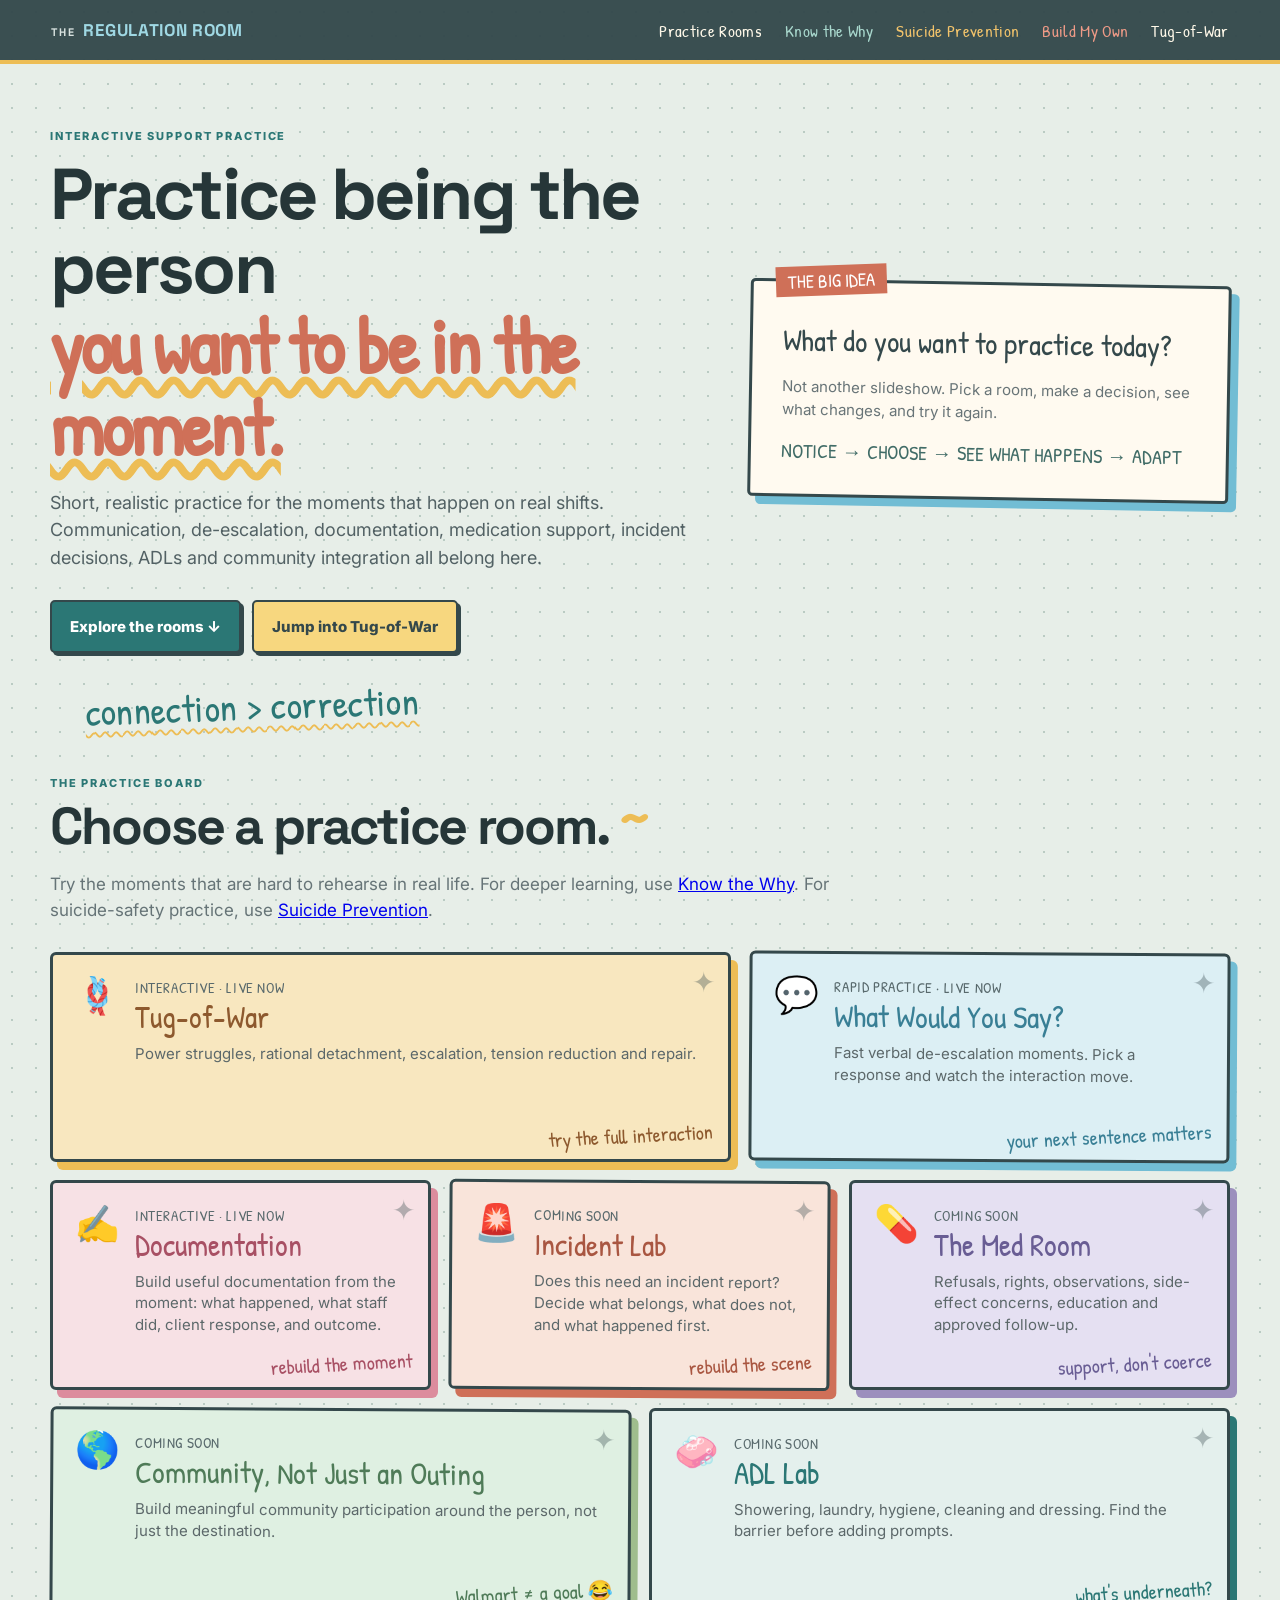
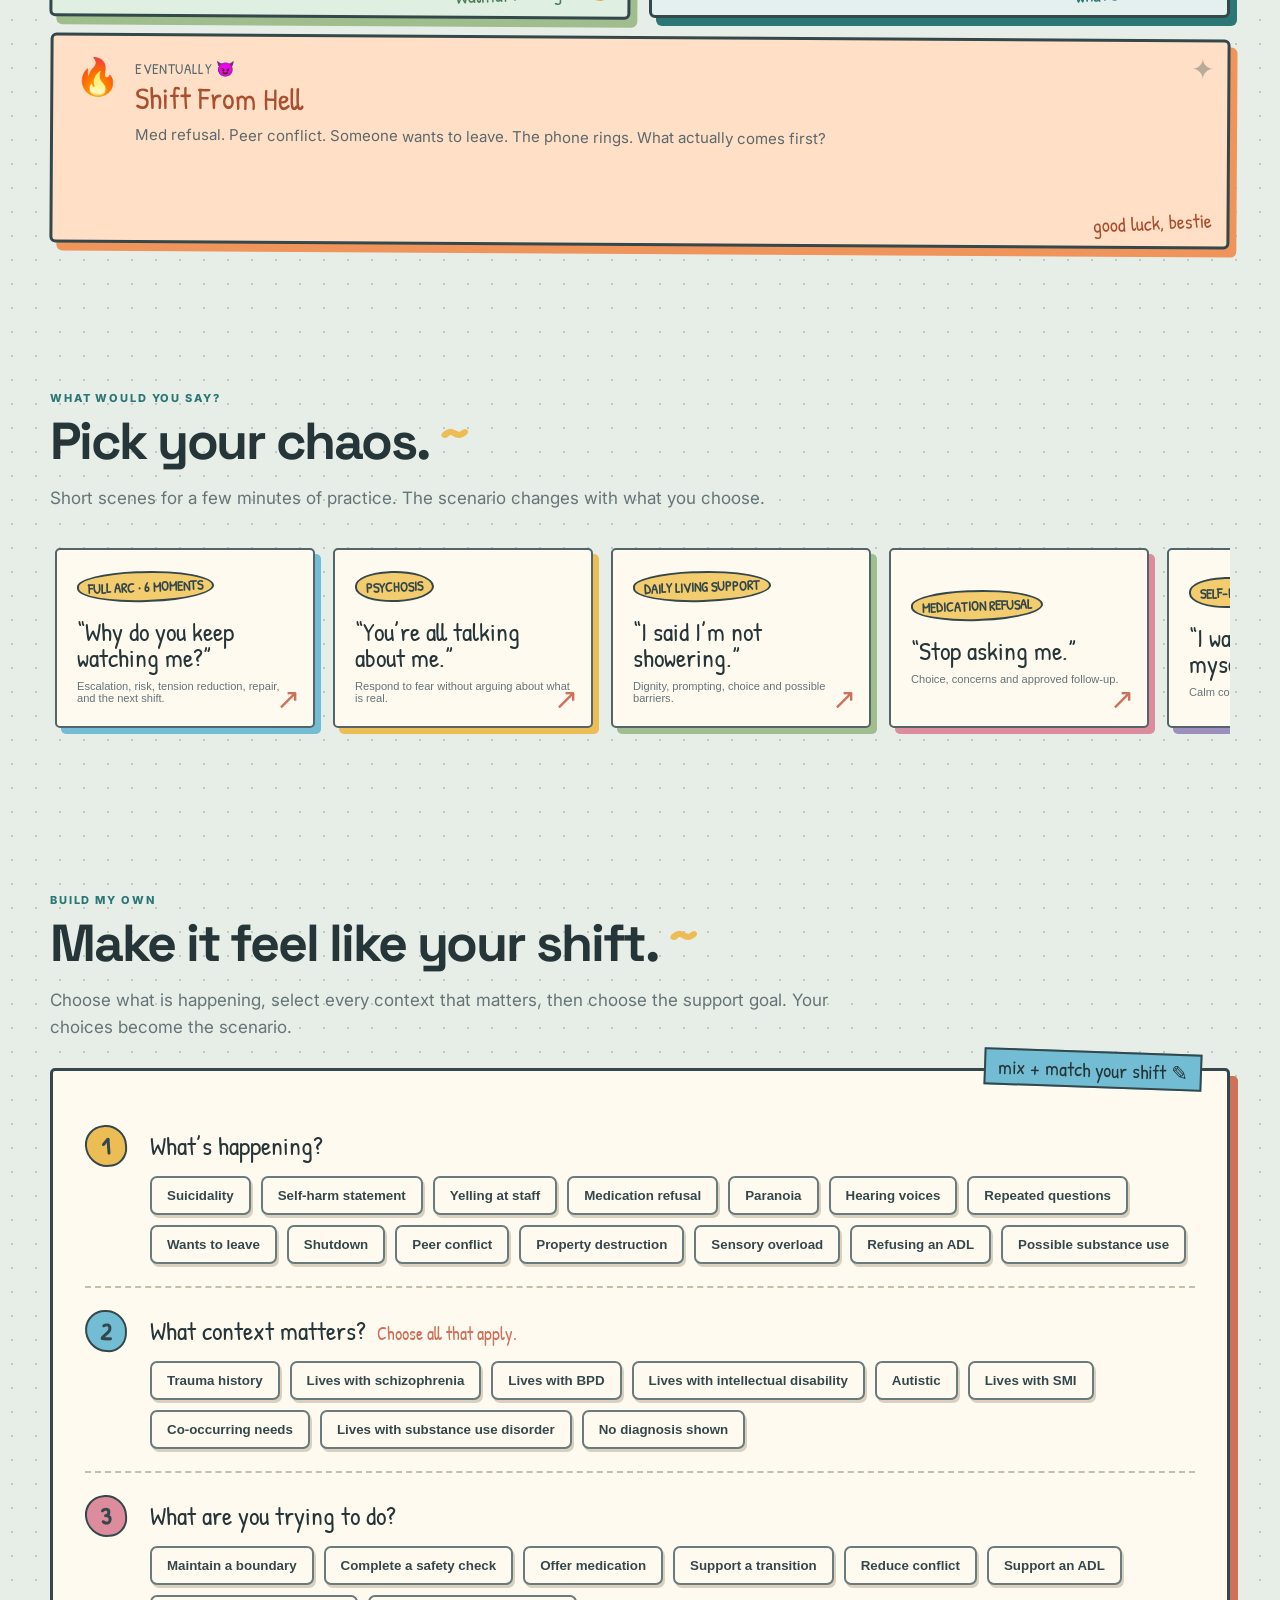
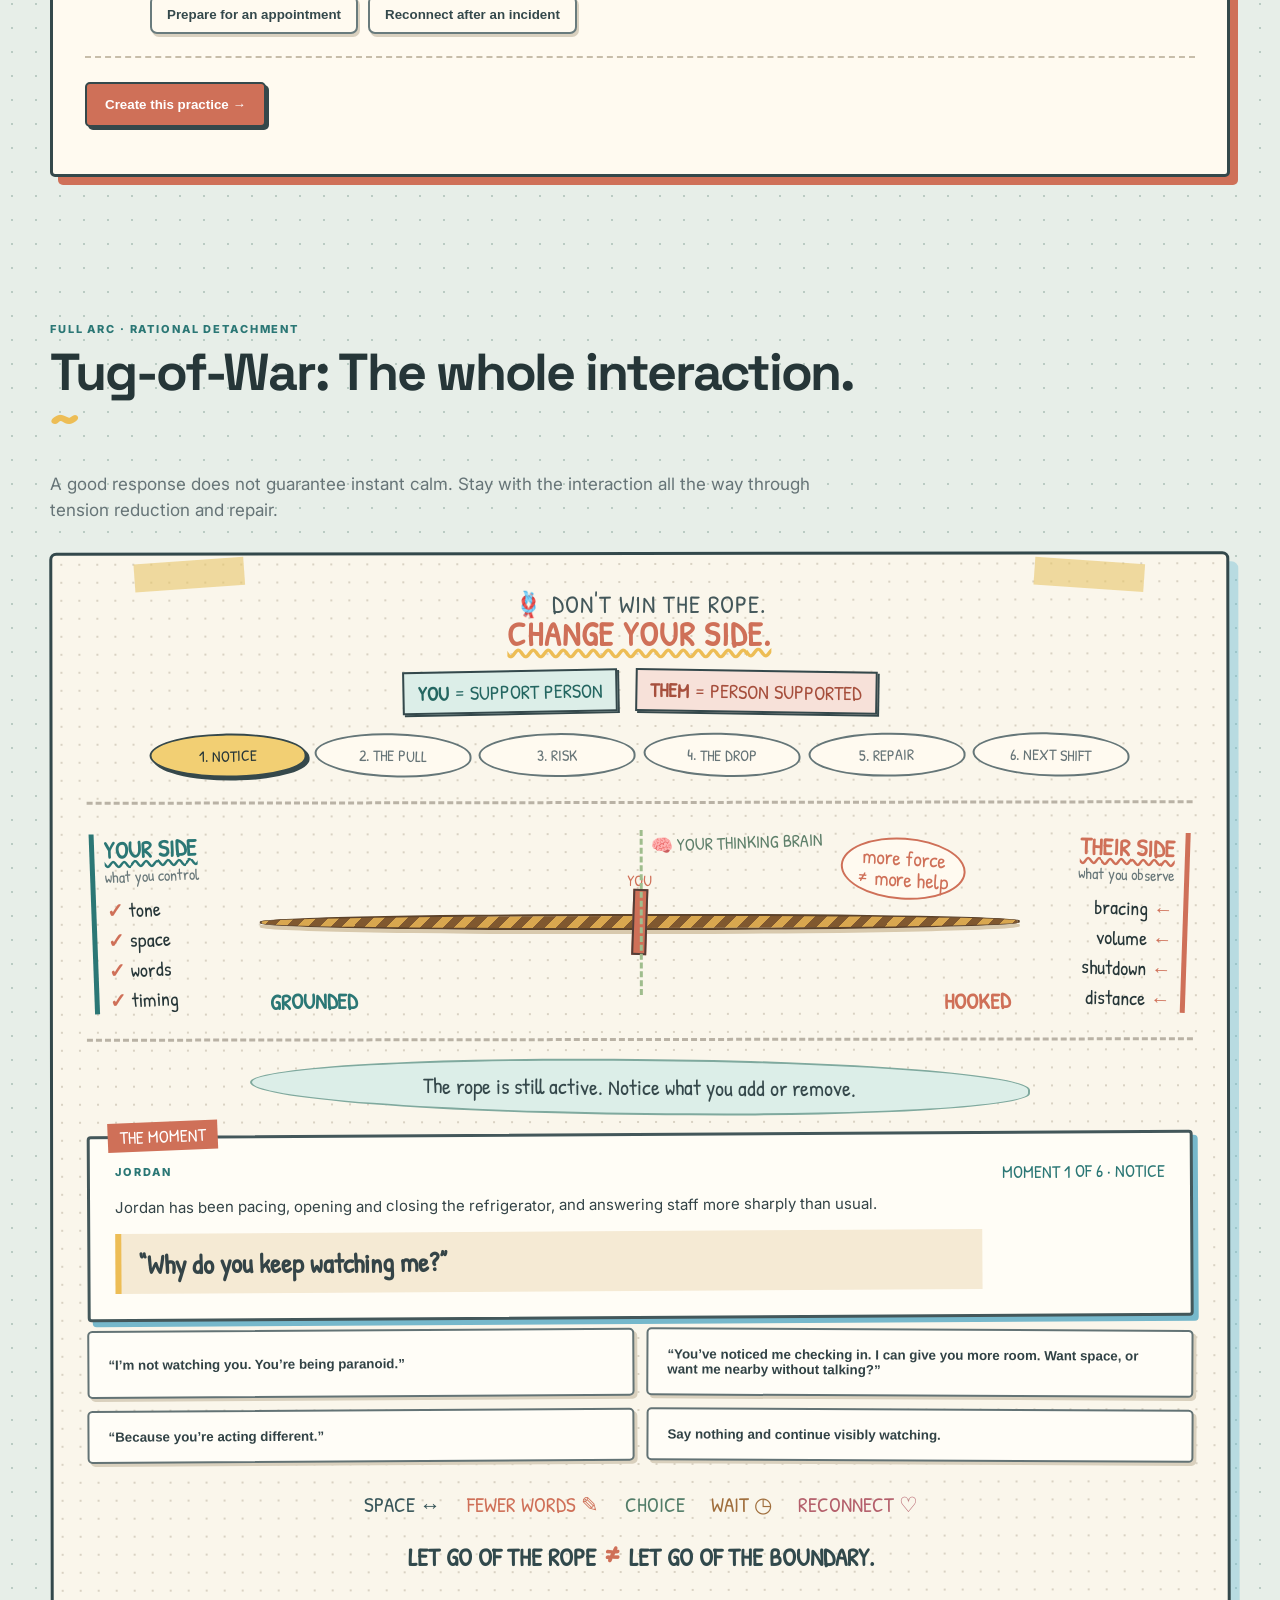
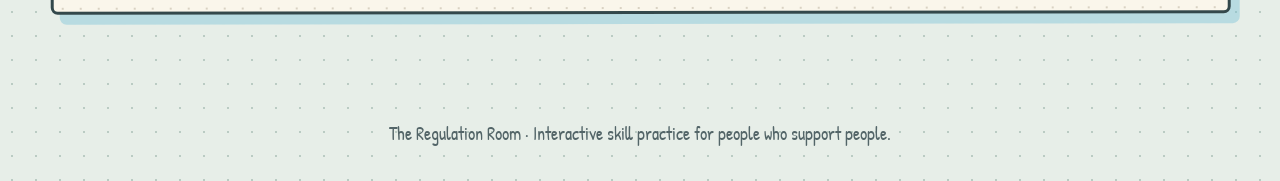
==== commit 889d1542: "Launch Documentation practice room" ====
--- a/index.html
+++ b/index.html
@@ -1,6 +1,6 @@
 <!doctype html><html lang="en"><head><meta charset="utf-8"><meta name="viewport" content="width=device-width,initial-scale=1"><title>The Regulation Room</title><link rel="preconnect" href="https://fonts.googleapis.com"><link rel="preconnect" href="https://fonts.gstatic.com" crossorigin><link href="https://fonts.googleapis.com/css2?family=Inter:wght@400;500;600;700;800&family=Patrick+Hand&family=Space+Grotesk:wght@600;700&display=swap" rel="stylesheet"><link rel="stylesheet" href="styles.css?v=15"><link rel="stylesheet" href="rooms.css?v=7"></head><body><header class="topbar"><a class="brand" href="#home"><span>THE</span><strong>REGULATION ROOM</strong></a><nav><a href="#rooms">Practice Rooms</a><a href="learning.html">Know the Why</a><a href="suicide.html">Suicide Prevention</a><a href="#builder">Build My Own</a><a href="#rope">Tug-of-War</a></nav></header><main>
 <section id="home" class="hero shell"><div><p class="eyebrow">INTERACTIVE SUPPORT PRACTICE</p><h1>Practice being the person<br><em>you want to be in the moment.</em></h1><p class="lead">Short, realistic practice for the moments that happen on real shifts. Communication, de-escalation, documentation, medication support, incident decisions, ADLs and community integration all belong here.</p><div class="actions"><a href="#rooms" class="btn primary">Explore the rooms ↓</a><a href="#rope" class="btn secondary" data-launch="flagship">Jump into Tug-of-War</a></div></div><aside><span>THE QUESTION</span><h2>What do you want to practice today?</h2><p>Not another slideshow. Pick a room, make a decision, see what changes, and try it again.</p><b>NOTICE → CHOOSE → SEE WHAT HAPPENS → ADAPT</b></aside></section>
-<section id="rooms" class="shell section rooms-section"><div class="heading"><p class="eyebrow">THE PRACTICE BOARD</p><h2>Choose a practice room.</h2><p>Try the moments that are hard to rehearse in real life. For deeper learning, use <a href="learning.html">Know the Why</a>. For suicide-safety practice, use <a href="suicide.html">Suicide Prevention</a>.</p></div><div class="room-board"><a class="room-card room-rope" href="#rope"><span class="room-icon">🪢</span><div><small>INTERACTIVE · LIVE NOW</small><h3>Tug-of-War</h3><p>Power struggles, rational detachment, escalation, tension reduction and repair.</p></div><b>try the full interaction</b></a><a class="room-card room-say" href="#quick"><span class="room-icon">💬</span><div><small>RAPID PRACTICE · LIVE NOW</small><h3>What Would You Say?</h3><p>Fast verbal de-escalation moments. Pick a response and watch the interaction move.</p></div><b>your next sentence matters</b></a><div class="room-card room-doc"><span class="room-icon">✍️</span><div><small>NEXT ROOM</small><h3>Document This</h3><p>Turn “client was aggressive and noncompliant” into objective, useful documentation.</p></div><b>observable ≠ judgment</b></div><div class="room-card room-incident"><span class="room-icon">🚨</span><div><small>COMING SOON</small><h3>Incident Lab</h3><p>Does this need an incident report? Decide what belongs, what does not, and what happened first.</p></div><b>rebuild the scene</b></div><div class="room-card room-med"><span class="room-icon">💊</span><div><small>COMING SOON</small><h3>The Med Room</h3><p>Refusals, rights, observations, side-effect concerns, education and approved follow-up.</p></div><b>support, don't coerce</b></div><div class="room-card room-community"><span class="room-icon">🌎</span><div><small>COMING SOON</small><h3>Community, Not Just an Outing</h3><p>Build meaningful community participation around the person, not just the destination.</p></div><b>Walmart ≠ a goal 😂</b></div><div class="room-card room-adl"><span class="room-icon">🧼</span><div><small>COMING SOON</small><h3>ADL Lab</h3><p>Showering, laundry, hygiene, cleaning and dressing. Find the barrier before adding prompts.</p></div><b>what's underneath?</b></div><div class="room-card room-shift"><span class="room-icon">🔥</span><div><small>EVENTUALLY 😈</small><h3>Shift From Hell</h3><p>Med refusal. Peer conflict. Someone wants to leave. The phone rings. What actually comes first?</p></div><b>good luck, bestie</b></div></div></section>
+<section id="rooms" class="shell section rooms-section"><div class="heading"><p class="eyebrow">THE PRACTICE BOARD</p><h2>Choose a practice room.</h2><p>Try the moments that are hard to rehearse in real life. For deeper learning, use <a href="learning.html">Know the Why</a>. For suicide-safety practice, use <a href="suicide.html">Suicide Prevention</a>.</p></div><div class="room-board"><a class="room-card room-rope" href="#rope"><span class="room-icon">🪢</span><div><small>INTERACTIVE · LIVE NOW</small><h3>Tug-of-War</h3><p>Power struggles, rational detachment, escalation, tension reduction and repair.</p></div><b>try the full interaction</b></a><a class="room-card room-say" href="#quick"><span class="room-icon">💬</span><div><small>RAPID PRACTICE · LIVE NOW</small><h3>What Would You Say?</h3><p>Fast verbal de-escalation moments. Pick a response and watch the interaction move.</p></div><b>your next sentence matters</b></a><a class="room-card room-doc" href="documentation.html"><span class="room-icon">✍️</span><div><small>INTERACTIVE · LIVE NOW</small><h3>Documentation</h3><p>Build useful documentation from the moment: what happened, what staff did, client response, and outcome.</p></div><b>rebuild the moment</b></a><div class="room-card room-incident"><span class="room-icon">🚨</span><div><small>COMING SOON</small><h3>Incident Lab</h3><p>Does this need an incident report? Decide what belongs, what does not, and what happened first.</p></div><b>rebuild the scene</b></div><div class="room-card room-med"><span class="room-icon">💊</span><div><small>COMING SOON</small><h3>The Med Room</h3><p>Refusals, rights, observations, side-effect concerns, education and approved follow-up.</p></div><b>support, don't coerce</b></div><div class="room-card room-community"><span class="room-icon">🌎</span><div><small>COMING SOON</small><h3>Community, Not Just an Outing</h3><p>Build meaningful community participation around the person, not just the destination.</p></div><b>Walmart ≠ a goal 😂</b></div><div class="room-card room-adl"><span class="room-icon">🧼</span><div><small>COMING SOON</small><h3>ADL Lab</h3><p>Showering, laundry, hygiene, cleaning and dressing. Find the barrier before adding prompts.</p></div><b>what's underneath?</b></div><div class="room-card room-shift"><span class="room-icon">🔥</span><div><small>EVENTUALLY 😈</small><h3>Shift From Hell</h3><p>Med refusal. Peer conflict. Someone wants to leave. The phone rings. What actually comes first?</p></div><b>good luck, bestie</b></div></div></section>
 <section id="quick" class="shell section"><div class="heading"><p class="eyebrow">WHAT WOULD YOU SAY?</p><h2>Pick your chaos.</h2><p>Short scenes for a few minutes of practice. The scenario changes with what you choose.</p></div><div class="quick-feed"><button data-scenario="flagship"><span>FULL ARC · 6 MOMENTS</span><b>“Why do you keep watching me?”</b><small>Escalation, risk, tension reduction, repair, and the next shift.</small></button><button data-scenario="customPsychosis"><span>PSYCHOSIS</span><b>“You’re all talking about me.”</b><small>Respond to fear without arguing about what is real.</small></button><button data-scenario="customADL"><span>DAILY LIVING SUPPORT</span><b>“I said I’m not showering.”</b><small>Dignity, prompting, choice and possible barriers.</small></button><button data-scenario="customMeds"><span>MEDICATION REFUSAL</span><b>“Stop asking me.”</b><small>Choice, concerns and approved follow-up.</small></button><button data-scenario="customNSSI"><span>SELF-HARM</span><b>“I want to hurt myself.”</b><small>Calm connection and safety response.</small></button><button data-scenario="customSUD"><span>SUBSTANCE USE</span><b>“Stop interrogating me.”</b><small>Safety, dignity and support without shame.</small></button></div></section>
 <section id="builder" class="shell section"><div class="heading"><p class="eyebrow">BUILD MY OWN</p><h2>Make it feel like your shift.</h2><p>Choose what is happening, select every context that matters, then choose the support goal. Your choices become the scenario.</p></div><div class="builder"><div class="build-row"><i>1</i><div><h3>What’s happening?</h3><div class="bubbles" data-group="behavior"><button>Suicidality</button><button>Self-harm statement</button><button>Yelling at staff</button><button>Medication refusal</button><button>Paranoia</button><button>Hearing voices</button><button>Repeated questions</button><button>Wants to leave</button><button>Shutdown</button><button>Peer conflict</button><button>Property destruction</button><button>Sensory overload</button><button>Refusing an ADL</button><button>Possible substance use</button></div></div></div><div class="build-row"><i>2</i><div><h3>What context matters? <small>Choose all that apply.</small></h3><div class="bubbles" data-group="profile"><button>Trauma history</button><button>Lives with schizophrenia</button><button>Lives with BPD</button><button>Lives with intellectual disability</button><button>Autistic</button><button>Lives with SMI</button><button>Co-occurring needs</button><button>Lives with substance use disorder</button><button>No diagnosis shown</button></div></div></div><div class="build-row"><i>3</i><div><h3>What are you trying to do?</h3><div class="bubbles" data-group="goal"><button>Maintain a boundary</button><button>Complete a safety check</button><button>Offer medication</button><button>Support a transition</button><button>Reduce conflict</button><button>Support an ADL</button><button>Prepare for an appointment</button><button>Reconnect after an incident</button></div></div></div><button id="buildBtn" class="btn primary">Create this practice →</button><p id="buildError" class="error"></p><div id="builtScenario" class="built" hidden></div></div></section>
 <section id="rope" class="shell section"><div class="heading"><p class="eyebrow" id="practiceLabel">SIGNATURE PRACTICE · RATIONAL DETACHMENT</p><h2 id="practiceTitle">Tug-of-War: The whole interaction.</h2><p id="scenarioNote">The goal is not to make the person calm in one click. Stay with the interaction through repair.</p></div><div class="rope-card sketchnote"><div class="tape tape-a"></div><div class="tape tape-b"></div><div class="scribble-title">🪢 DON'T WIN THE ROPE.<br><b>CHANGE YOUR SIDE.</b></div><div class="role-key"><span class="you-key"><b>YOU</b> = SUPPORT PERSON</span><span class="them-key"><b>THEM</b> = PERSON SUPPORTED</span></div><div class="phase-track" id="phaseTrack"></div><div class="sketch-board"><div class="sketch-note note-left"><b>YOUR SIDE</b><em>what you control</em><span>tone</span><span>space</span><span>words</span><span>timing</span></div><div class="rope-zone"><div class="rope" id="ropeLine"></div><div class="marker" id="marker"></div><div class="midline"><b>🧠 YOUR THINKING BRAIN</b></div><div class="zone-labels"><b>GROUNDED</b><b>HOOKED</b></div><div class="sketch-callout callout-one">more force<br>≠ more help</div></div><div class="sketch-note note-right"><b>THEIR SIDE</b><em>what you observe</em><span>bracing</span><span>volume</span><span>shutdown</span><span>distance</span></div></div><div id="tugMessage" class="tug-copy">The rope can stay tight even when you respond well. Regulation is not instant compliance.</div><div class="conversation"><div><p class="eyebrow" id="personLabel">JORDAN</p><p id="stageDirection"></p><blockquote id="ropeQuote"></blockquote></div><div id="roundStatus"></div></div><div id="choices" class="choices"></div><div id="coach" class="coach" hidden><b>👀 NOTICE WHAT CHANGED</b><p id="coachText"></p></div><div id="reflection" class="reflection" hidden></div><div class="sketch-footer"><span>SPACE ↔</span><span>FEWER WORDS ✎</span><span>CHOICE</span><span>WAIT ◷</span><span>RECONNECT ♡</span></div><p class="rope-rule">LET GO OF THE ROPE <strong>≠</strong> LET GO OF THE BOUNDARY.</p></div></section>
--- a/rooms.css
+++ b/rooms.css
@@ -1 +1 @@
-.rooms-section{padding-top:58px}.rooms-section:before{display:none}.room-board{display:grid;grid-template-columns:repeat(12,1fr);gap:18px;align-items:stretch}.room-card{position:relative;min-height:210px;padding:22px;border:3px solid #34484b;border-radius:6px;background:#fffaf0;color:#34484b;text-decoration:none;box-shadow:6px 7px 0 #34484b22;display:flex;gap:15px;overflow:hidden;transition:.18s}.room-card:hover{transform:translateY(-4px) rotate(-.4deg);box-shadow:9px 10px 0 #34484b22}.room-card:nth-child(even){transform:rotate(.35deg)}.room-card:nth-child(even):hover{transform:translateY(-4px) rotate(0)}.room-card:after{content:'✦';position:absolute;right:13px;top:8px;font:28px 'Patrick Hand';opacity:.35}.room-card .room-icon{font-size:36px;line-height:1}.room-card small{display:block;font:15px 'Patrick Hand';letter-spacing:.04em;color:#58696c;margin-bottom:4px}.room-card h3{font:31px/1 'Patrick Hand';margin:2px 0 10px}.room-card p{margin:0;color:#5c686a;line-height:1.45}.room-card>b{position:absolute;right:15px;bottom:10px;font:20px 'Patrick Hand';font-weight:400;transform:rotate(-3deg)}.room-rope{grid-column:span 7;background:#f8e7bf;box-shadow:7px 8px 0 var(--gold)}.room-rope h3,.room-rope>b{color:#8d592e}.room-say{grid-column:span 5;background:#dceff4;box-shadow:7px 8px 0 var(--blue)}.room-say h3,.room-say>b{color:#397f95}.room-doc{grid-column:span 4;background:#f7e1e5;box-shadow:7px 8px 0 var(--pink)}.room-doc h3,.room-doc>b{color:#a85064}.room-incident{grid-column:span 4;background:#f9e4da;box-shadow:7px 8px 0 var(--rust)}.room-incident h3,.room-incident>b{color:#a95641}.room-med{grid-column:span 4;background:#e5e0f2;box-shadow:7px 8px 0 var(--purple)}.room-med h3,.room-med>b{color:#695d94}.room-community{grid-column:span 6;background:#dff0e2;box-shadow:7px 8px 0 var(--sage)}.room-community h3,.room-community>b{color:#4f7b58}.room-adl{grid-column:span 6;background:#e4f0ed;box-shadow:7px 8px 0 var(--teal)}.room-adl h3,.room-adl>b{color:#2b7775}.room-why{grid-column:span 6;background:#eef1cc;box-shadow:7px 8px 0 #bccb68}.room-why h3,.room-why>b{color:#647326}.room-suicide{grid-column:span 6;background:#f7e7c7;box-shadow:7px 8px 0 var(--rust)}.room-suicide h3,.room-suicide>b{color:#a95641}.room-shift{grid-column:span 12;background:#ffe0c7;box-shadow:7px 8px 0 #ef945a}.room-shift h3,.room-shift>b{color:#a94f2f}.role-key{display:flex;justify-content:center;gap:18px;flex-wrap:wrap;margin:-7px 0 20px;font:20px 'Patrick Hand'}.role-key span{border:2px solid #34484b;padding:6px 13px;background:#fffdf6;box-shadow:2px 2px 0 #34484b}.role-key .you-key{background:#dceee8;color:#246661;transform:rotate(-1deg)}.role-key .them-key{background:#f7e1d9;color:#a64f3d;transform:rotate(1deg)}.sketch-note em{display:block;font:16px 'Patrick Hand';font-style:normal;color:#69787a;margin:-3px 0 6px}.note-left{border-left:5px solid var(--teal);padding-left:10px}.note-right{border-right:5px solid var(--rust);padding-right:10px;text-align:right}.note-right span:before{content:''}.note-right span:after{content:' ←';color:var(--rust)}.sketch-arrow{display:none!important}.margin-note{display:none!important}.rope-feedback{display:grid;grid-template-columns:1fr 1fr;gap:16px;margin:18px 0 8px}.feedback-side{position:relative;border:2px solid #34484b;background:#fffdf6;padding:15px 18px;box-shadow:4px 4px 0 #34484b22;font-family:'Patrick Hand'}.feedback-side.you{border-left:7px solid var(--teal);transform:rotate(-.35deg)}.feedback-side.them{border-right:7px solid var(--rust);transform:rotate(.35deg)}.feedback-side h4{margin:0 0 6px;font:23px 'Patrick Hand';color:var(--teal)}.feedback-side.them h4{color:var(--rust)}.feedback-side p{margin:2px 0;font:19px 'Patrick Hand';line-height:1.2}.feedback-side .added{color:#b45240}.feedback-side .removed{color:#26746c}.feedback-side .observed{color:#5d6570}.coach-detail{margin-top:10px;padding-top:10px;border-top:2px dashed #83a69d}.coach-detail strong{color:#34484b}.rope-lesson{display:inline-block;margin-top:9px;background:#f3cd70;border:2px solid #34484b;padding:3px 9px;font:18px 'Patrick Hand';transform:rotate(-1deg)}.coach.win{background:#e7f2d7;border-color:#6f9664;box-shadow:5px 5px 0 #a7c98c}.coach.win b{color:#4f7c49}.win-note{background:#cde5a9!important;color:#31542f}.hero:before,.section:nth-of-type(2):before{display:none!important}.hero:after{left:3%!important;bottom:-8px!important;font-family:'Patrick Hand',cursive!important;font-size:38px!important;font-weight:400!important;line-height:1!important;letter-spacing:.01em!important;transform:rotate(-2deg)!important;text-decoration-thickness:2px!important;text-underline-offset:6px!important}.bubbles{gap:10px!important}.bubbles button{border:2px solid #697b7d!important;background:#fffaf0!important;color:#34484b!important;border-radius:7px!important;padding:10px 15px!important;font-weight:700!important;transform:none!important;box-shadow:2px 3px 0 #d9d0bf!important}.bubbles button:hover{background:#e9f3ef!important;transform:translateY(-2px)!important}.bubbles button.selected{background:var(--teal)!important;border-color:#34484b!important;color:#fff!important;box-shadow:3px 4px 0 #34484b!important;transform:translateY(-1px)!important}.build-row h3 small{display:inline-block;margin-left:5px}@media(max-width:900px){.room-card{grid-column:span 6!important}.hero:after{font-size:32px!important}}@media(max-width:600px){.room-board{grid-template-columns:1fr}.room-card{grid-column:1!important;min-height:195px}.role-key{font-size:17px}.note-right{text-align:left;border-right:0;border-left:5px solid var(--rust);padding-right:0;padding-left:10px}.note-right span:after{content:''}.note-right span:before{content:'✓ ';color:var(--rust)}.rope-feedback{grid-template-columns:1fr}.hero:after{position:static!important;display:block;margin:15px 0 22px;font-size:29px!important}.bubbles button{border-radius:6px!important}}+.rooms-section{padding-top:58px}.rooms-section:before{display:none}.room-board{display:grid;grid-template-columns:repeat(12,1fr);gap:18px;align-items:stretch}.room-card{position:relative;min-height:210px;padding:22px;border:3px solid #34484b;border-radius:6px;background:#fffaf0;color:#34484b;text-decoration:none;box-shadow:6px 7px 0 #34484b22;display:flex;gap:15px;overflow:hidden;transition:.18s}.room-card:hover{transform:translateY(-4px) rotate(-.4deg);box-shadow:9px 10px 0 #34484b22}.room-card:nth-child(even){transform:rotate(.35deg)}.room-card:nth-child(even):hover{transform:translateY(-4px) rotate(0)}.room-card:after{content:'✦';position:absolute;right:13px;top:8px;font:28px 'Patrick Hand';opacity:.35}.room-card .room-icon{font-size:36px;line-height:1}.room-card small{display:block;font:15px 'Patrick Hand';letter-spacing:.04em;color:#58696c;margin-bottom:4px}.room-card h3{font:31px/1 'Patrick Hand';margin:2px 0 10px}.room-card p{margin:0;color:#5c686a;line-height:1.45}.room-card>b{position:absolute;right:15px;bottom:10px;font:20px 'Patrick Hand';font-weight:400;transform:rotate(-3deg)}.room-rope{grid-column:span 7;background:#f8e7bf;box-shadow:7px 8px 0 var(--gold)}.room-rope h3,.room-rope>b{color:#8d592e}.room-say{grid-column:span 5;background:#dceff4;box-shadow:7px 8px 0 var(--blue)}.room-say h3,.room-say>b{color:#397f95}.room-doc{grid-column:span 4;background:#f7e1e5;box-shadow:7px 8px 0 var(--pink)}.room-doc h3,.room-doc>b{color:#a85064}.room-incident{grid-column:span 4;background:#f9e4da;box-shadow:7px 8px 0 var(--rust)}.room-incident h3,.room-incident>b{color:#a95641}.room-med{grid-column:span 4;background:#e5e0f2;box-shadow:7px 8px 0 var(--purple)}.room-med h3,.room-med>b{color:#695d94}.room-community{grid-column:span 6;background:#dff0e2;box-shadow:7px 8px 0 var(--sage)}.room-community h3,.room-community>b{color:#4f7b58}.room-adl{grid-column:span 6;background:#e4f0ed;box-shadow:7px 8px 0 var(--teal)}.room-adl h3,.room-adl>b{color:#2b7775}.room-why{grid-column:span 6;background:#eef1cc;box-shadow:7px 8px 0 #bccb68}.room-why h3,.room-why>b{color:#647326}.room-suicide{grid-column:span 6;background:#f7e7c7;box-shadow:7px 8px 0 var(--rust)}.room-suicide h3,.room-suicide>b{color:#a95641}.room-shift{grid-column:span 12;background:#ffe0c7;box-shadow:7px 8px 0 #ef945a}.room-shift h3,.room-shift>b{color:#a94f2f}.role-key{display:flex;justify-content:center;gap:18px;flex-wrap:wrap;margin:-7px 0 20px;font:20px 'Patrick Hand'}.role-key span{border:2px solid #34484b;padding:6px 13px;background:#fffdf6;box-shadow:2px 2px 0 #34484b}.role-key .you-key{background:#dceee8;color:#246661;transform:rotate(-1deg)}.role-key .them-key{background:#f7e1d9;color:#a64f3d;transform:rotate(1deg)}.sketch-note em{display:block;font:16px 'Patrick Hand';font-style:normal;color:#69787a;margin:-3px 0 6px}.note-left{border-left:5px solid var(--teal);padding-left:10px}.note-right{border-right:5px solid var(--rust);padding-right:10px;text-align:right}.note-right span:before{content:''}.note-right span:after{content:' ←';color:var(--rust)}.sketch-arrow{display:none!important}.margin-note{display:none!important}.rope-feedback{display:grid;grid-template-columns:1fr 1fr;gap:16px;margin:18px 0 8px}.feedback-side{position:relative;border:2px solid #34484b;background:#fffdf6;padding:15px 18px;box-shadow:4px 4px 0 #34484b22;font-family:'Patrick Hand'}.feedback-side.you{border-left:7px solid var(--teal);transform:rotate(-.35deg)}.feedback-side.them{border-right:7px solid var(--rust);transform:rotate(.35deg)}.feedback-side h4{margin:0 0 6px;font:23px 'Patrick Hand';color:var(--teal)}.feedback-side.them h4{color:var(--rust)}.feedback-side p{margin:2px 0;font:19px 'Patrick Hand';line-height:1.2}.feedback-side .added{color:#b45240}.feedback-side .removed{color:#26746c}.feedback-side .observed{color:#5d6570}.coach-detail{margin-top:10px;padding-top:10px;border-top:2px dashed #83a69d}.coach-detail strong{color:#34484b}.rope-lesson{display:inline-block;margin-top:9px;background:#f3cd70;border:2px solid #34484b;padding:3px 9px;font:18px 'Patrick Hand';transform:rotate(-1deg)}.coach.win{background:#e7f2d7;border-color:#6f9664;box-shadow:5px 5px 0 #a7c98c}.coach.win b{color:#4f7c49}.win-note{background:#cde5a9!important;color:#31542f}.hero:before,.section:nth-of-type(2):before{display:none!important}.hero:after{left:3%!important;bottom:-8px!important;font-family:'Patrick Hand',cursive!important;font-size:38px!important;font-weight:400!important;line-height:1!important;letter-spacing:.01em!important;transform:rotate(-2deg)!important;text-decoration-thickness:2px!important;text-underline-offset:6px!important}.bubbles{gap:10px!important}.bubbles button{border:2px solid #697b7d!important;background:#fffaf0!important;color:#34484b!important;border-radius:7px!important;padding:10px 15px!important;font-weight:700!important;transform:none!important;box-shadow:2px 3px 0 #d9d0bf!important}.bubbles button:hover{background:#e9f3ef!important;transform:translateY(-2px)!important}.bubbles button.selected{background:var(--teal)!important;border-color:#34484b!important;color:#fff!important;box-shadow:3px 4px 0 #34484b!important;transform:translateY(-1px)!important}.build-row h3 small{display:inline-block;margin-left:5px}@media(max-width:900px){.room-card{grid-column:span 6!important}.hero:after{font-size:32px!important}}@media(max-width:700px){.topbar{display:grid!important;grid-template-columns:1fr!important;align-items:center!important;gap:5px!important;padding:9px 14px 8px!important;min-height:auto!important}.topbar .brand{display:flex!important;width:max-content!important;white-space:nowrap!important}.topbar nav{display:flex!important;width:100%!important;max-width:100vw!important;gap:18px!important;overflow-x:auto!important;overflow-y:hidden!important;padding:2px 2px 5px!important;scrollbar-width:none!important;white-space:nowrap!important;-webkit-overflow-scrolling:touch!important}.topbar nav::-webkit-scrollbar{display:none!important}.topbar nav a{flex:0 0 auto!important;font-size:17px!important}.topbar:after{content:'swipe →';position:absolute;right:9px;bottom:0;font:12px 'Patrick Hand';color:#f2c46b;pointer-events:none;opacity:.8}}@media(max-width:600px){.room-board{grid-template-columns:1fr}.room-card{grid-column:1!important;min-height:195px}.role-key{font-size:17px}.note-right{text-align:left;border-right:0;border-left:5px solid var(--rust);padding-right:0;padding-left:10px}.note-right span:after{content:''}.note-right span:before{content:'✓ ';color:var(--rust)}.rope-feedback{grid-template-columns:1fr}.hero:after{position:static!important;display:block;margin:15px 0 22px;font-size:29px!important}.bubbles button{border-radius:6px!important}}
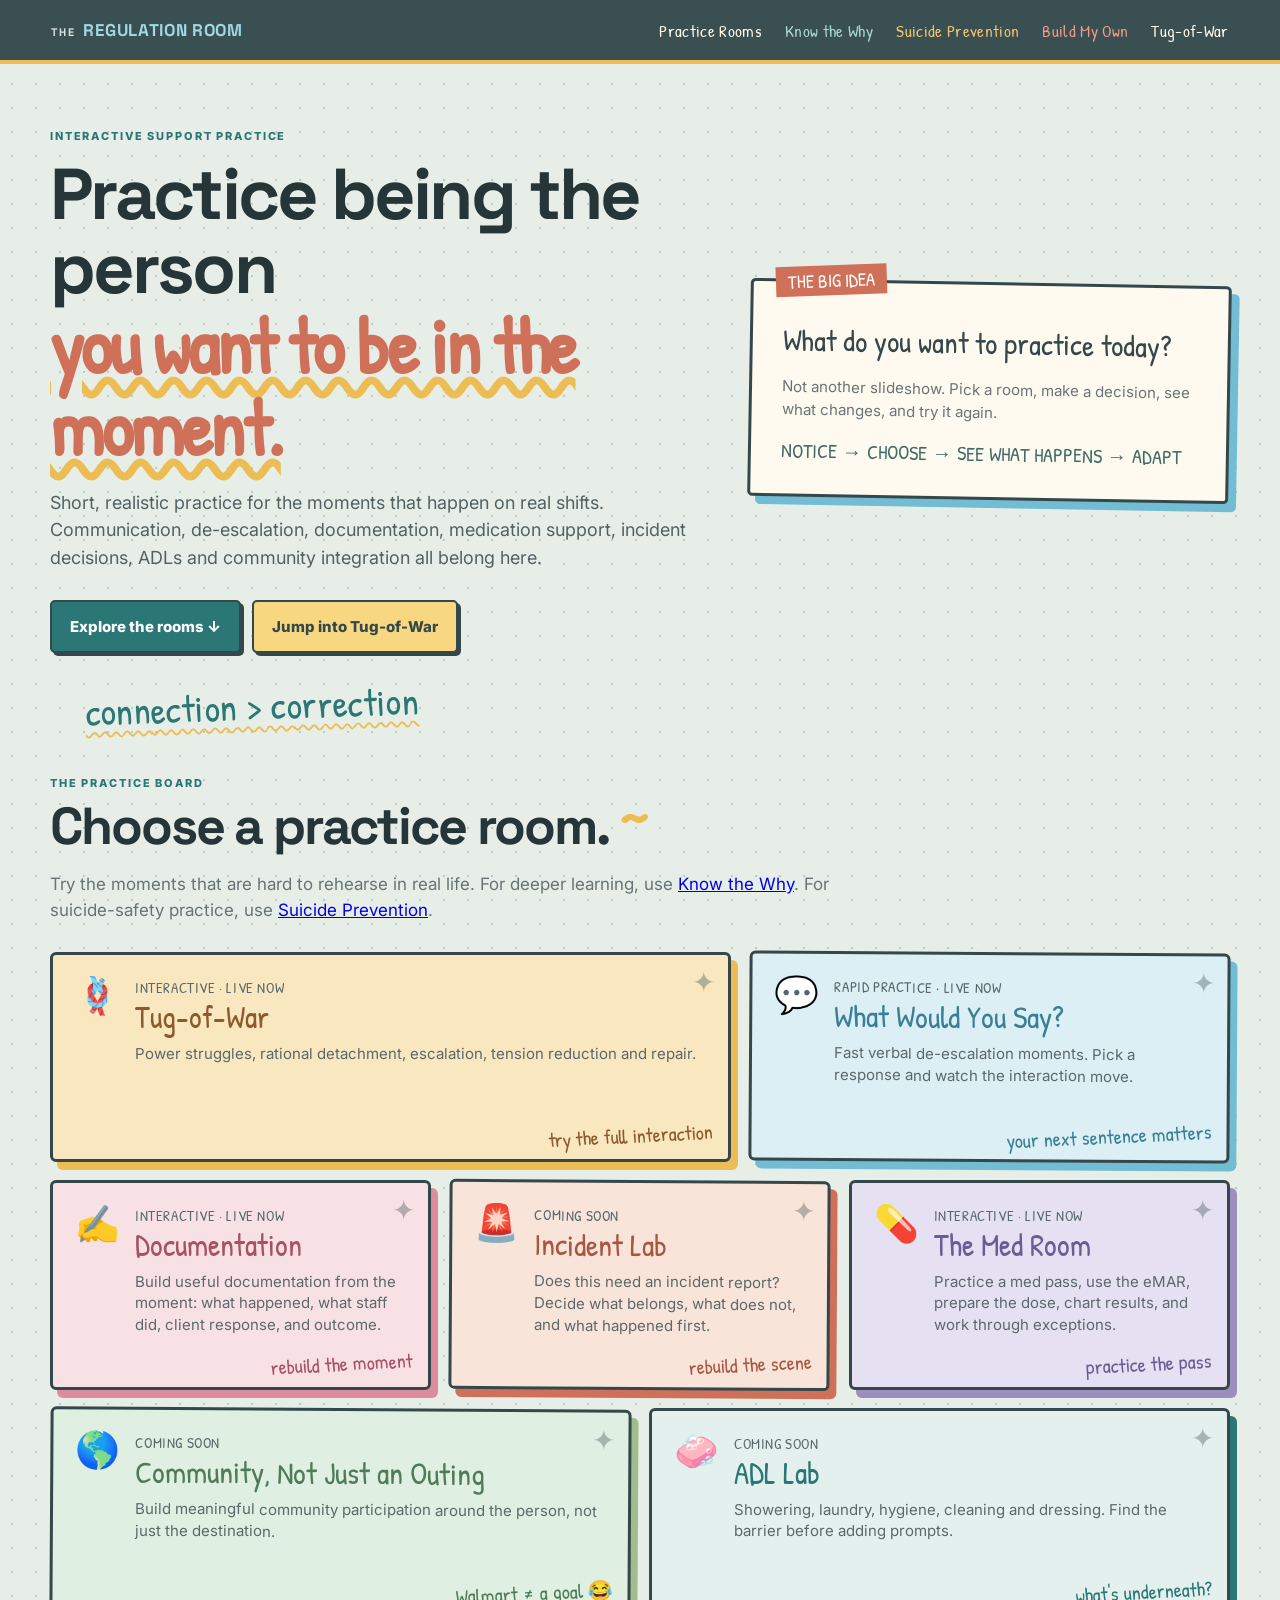
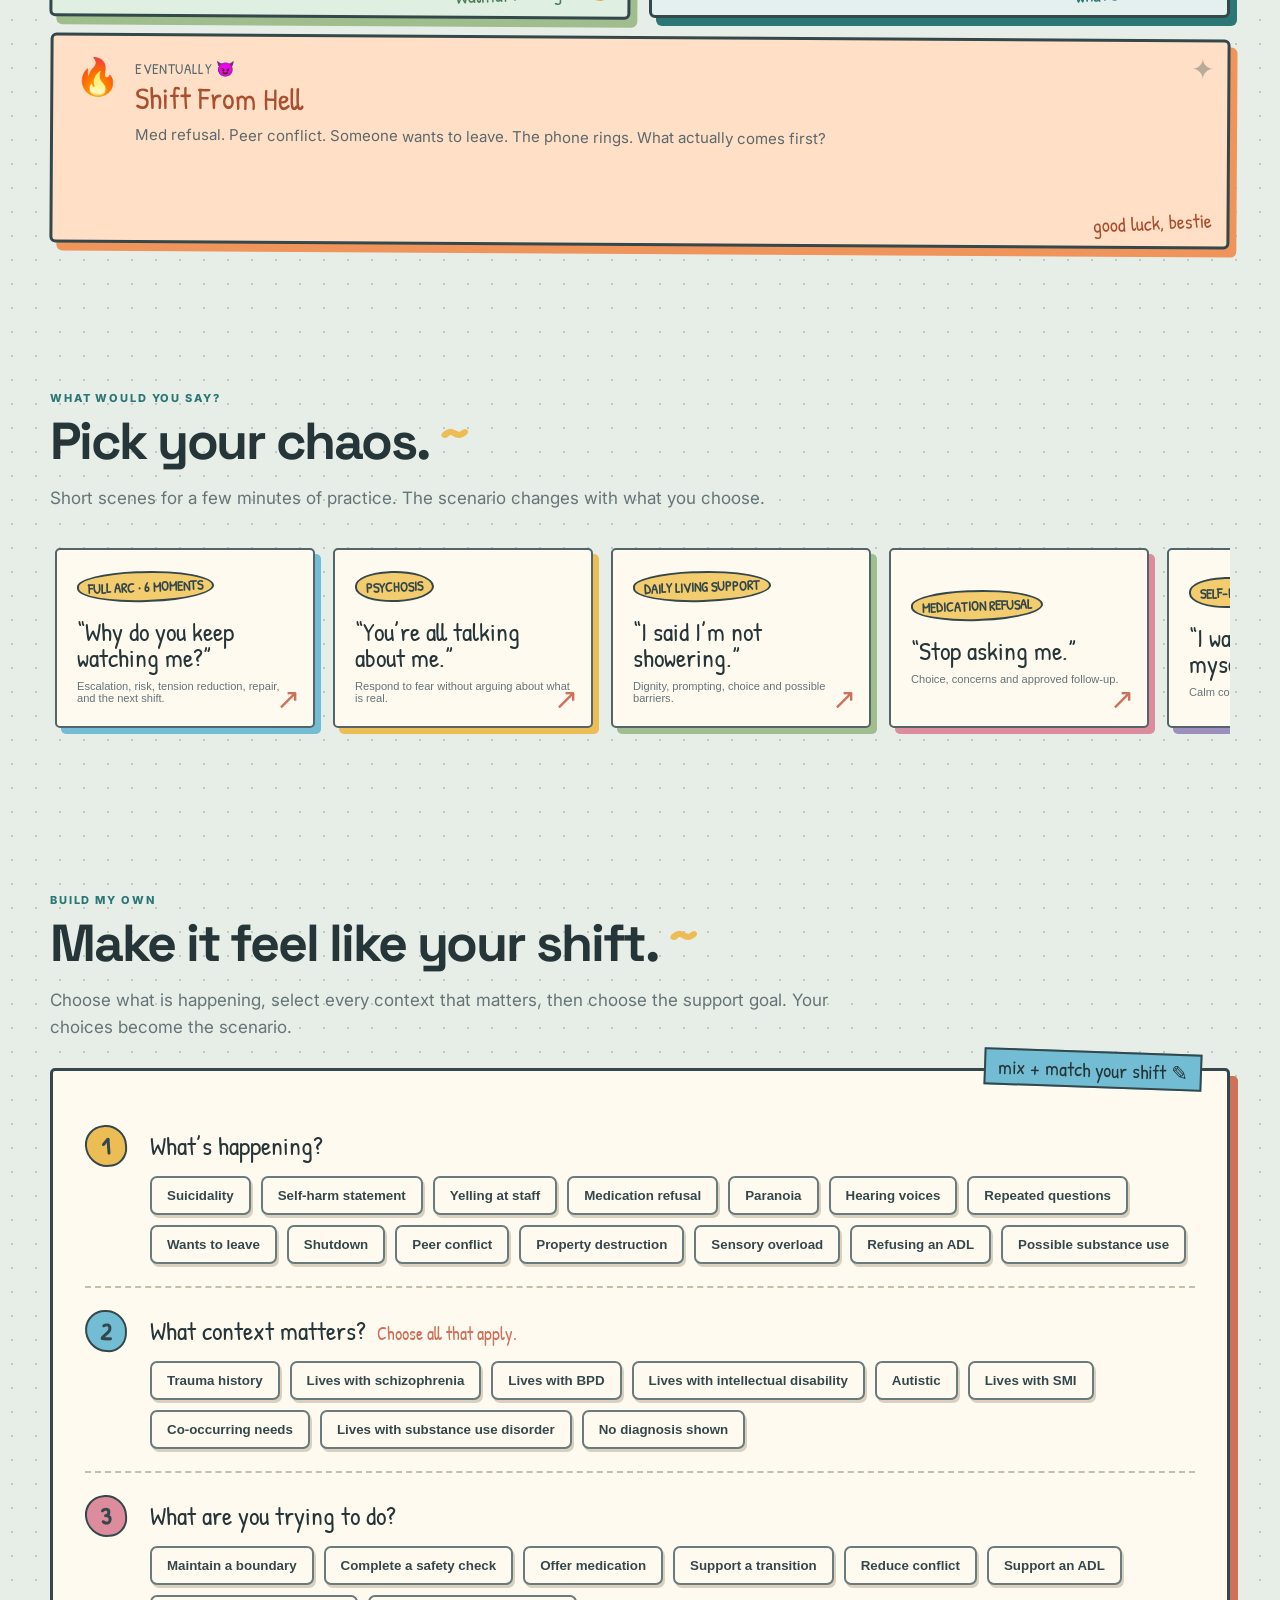
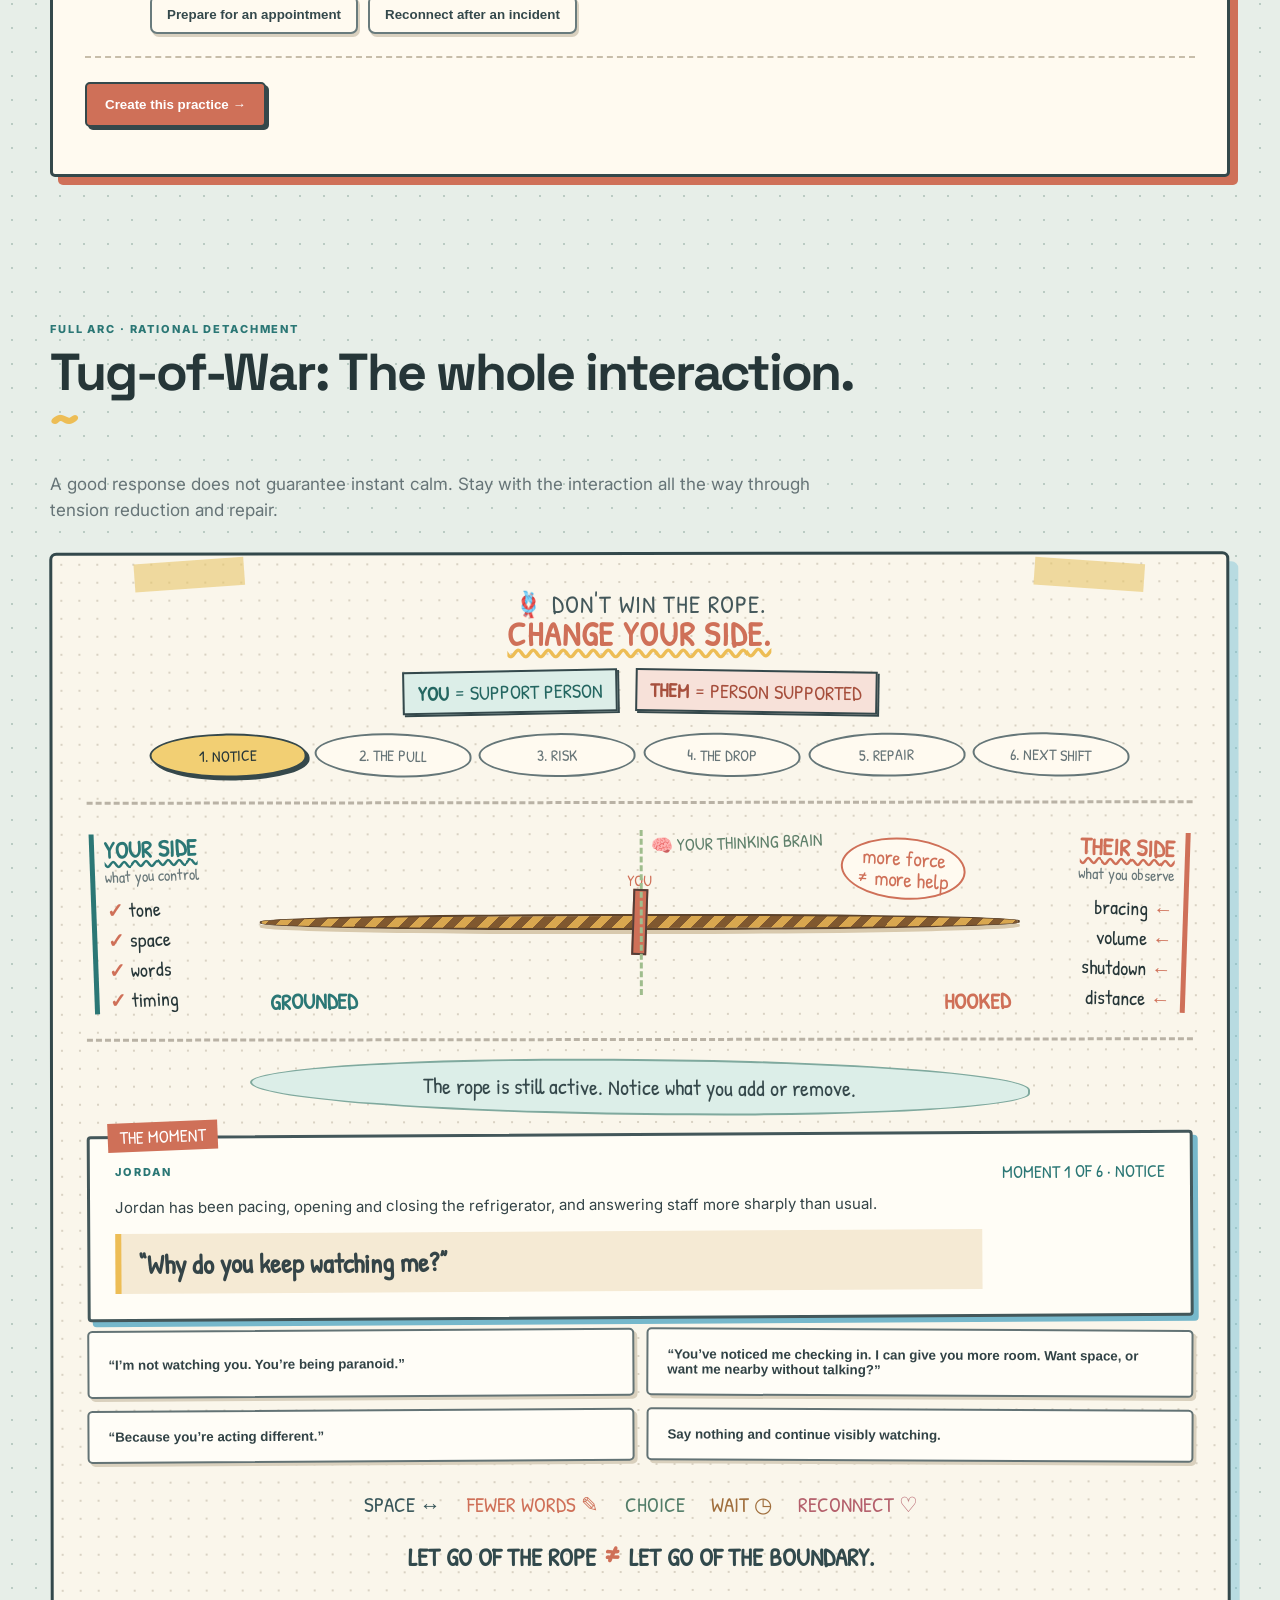
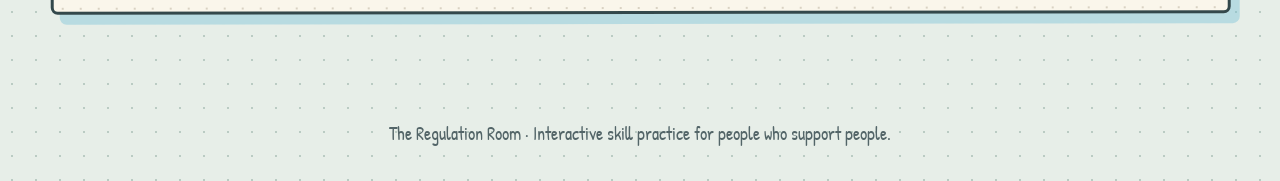
==== commit 9f6c93f9: "Link Med Room from practice board" ====
--- a/index.html
+++ b/index.html
@@ -1,6 +1,6 @@
 <!doctype html><html lang="en"><head><meta charset="utf-8"><meta name="viewport" content="width=device-width,initial-scale=1"><title>The Regulation Room</title><link rel="preconnect" href="https://fonts.googleapis.com"><link rel="preconnect" href="https://fonts.gstatic.com" crossorigin><link href="https://fonts.googleapis.com/css2?family=Inter:wght@400;500;600;700;800&family=Patrick+Hand&family=Space+Grotesk:wght@600;700&display=swap" rel="stylesheet"><link rel="stylesheet" href="styles.css?v=15"><link rel="stylesheet" href="rooms.css?v=7"></head><body><header class="topbar"><a class="brand" href="#home"><span>THE</span><strong>REGULATION ROOM</strong></a><nav><a href="#rooms">Practice Rooms</a><a href="learning.html">Know the Why</a><a href="suicide.html">Suicide Prevention</a><a href="#builder">Build My Own</a><a href="#rope">Tug-of-War</a></nav></header><main>
 <section id="home" class="hero shell"><div><p class="eyebrow">INTERACTIVE SUPPORT PRACTICE</p><h1>Practice being the person<br><em>you want to be in the moment.</em></h1><p class="lead">Short, realistic practice for the moments that happen on real shifts. Communication, de-escalation, documentation, medication support, incident decisions, ADLs and community integration all belong here.</p><div class="actions"><a href="#rooms" class="btn primary">Explore the rooms ↓</a><a href="#rope" class="btn secondary" data-launch="flagship">Jump into Tug-of-War</a></div></div><aside><span>THE QUESTION</span><h2>What do you want to practice today?</h2><p>Not another slideshow. Pick a room, make a decision, see what changes, and try it again.</p><b>NOTICE → CHOOSE → SEE WHAT HAPPENS → ADAPT</b></aside></section>
-<section id="rooms" class="shell section rooms-section"><div class="heading"><p class="eyebrow">THE PRACTICE BOARD</p><h2>Choose a practice room.</h2><p>Try the moments that are hard to rehearse in real life. For deeper learning, use <a href="learning.html">Know the Why</a>. For suicide-safety practice, use <a href="suicide.html">Suicide Prevention</a>.</p></div><div class="room-board"><a class="room-card room-rope" href="#rope"><span class="room-icon">🪢</span><div><small>INTERACTIVE · LIVE NOW</small><h3>Tug-of-War</h3><p>Power struggles, rational detachment, escalation, tension reduction and repair.</p></div><b>try the full interaction</b></a><a class="room-card room-say" href="#quick"><span class="room-icon">💬</span><div><small>RAPID PRACTICE · LIVE NOW</small><h3>What Would You Say?</h3><p>Fast verbal de-escalation moments. Pick a response and watch the interaction move.</p></div><b>your next sentence matters</b></a><a class="room-card room-doc" href="documentation.html"><span class="room-icon">✍️</span><div><small>INTERACTIVE · LIVE NOW</small><h3>Documentation</h3><p>Build useful documentation from the moment: what happened, what staff did, client response, and outcome.</p></div><b>rebuild the moment</b></a><div class="room-card room-incident"><span class="room-icon">🚨</span><div><small>COMING SOON</small><h3>Incident Lab</h3><p>Does this need an incident report? Decide what belongs, what does not, and what happened first.</p></div><b>rebuild the scene</b></div><div class="room-card room-med"><span class="room-icon">💊</span><div><small>COMING SOON</small><h3>The Med Room</h3><p>Refusals, rights, observations, side-effect concerns, education and approved follow-up.</p></div><b>support, don't coerce</b></div><div class="room-card room-community"><span class="room-icon">🌎</span><div><small>COMING SOON</small><h3>Community, Not Just an Outing</h3><p>Build meaningful community participation around the person, not just the destination.</p></div><b>Walmart ≠ a goal 😂</b></div><div class="room-card room-adl"><span class="room-icon">🧼</span><div><small>COMING SOON</small><h3>ADL Lab</h3><p>Showering, laundry, hygiene, cleaning and dressing. Find the barrier before adding prompts.</p></div><b>what's underneath?</b></div><div class="room-card room-shift"><span class="room-icon">🔥</span><div><small>EVENTUALLY 😈</small><h3>Shift From Hell</h3><p>Med refusal. Peer conflict. Someone wants to leave. The phone rings. What actually comes first?</p></div><b>good luck, bestie</b></div></div></section>
+<section id="rooms" class="shell section rooms-section"><div class="heading"><p class="eyebrow">THE PRACTICE BOARD</p><h2>Choose a practice room.</h2><p>Try the moments that are hard to rehearse in real life. For deeper learning, use <a href="learning.html">Know the Why</a>. For suicide-safety practice, use <a href="suicide.html">Suicide Prevention</a>.</p></div><div class="room-board"><a class="room-card room-rope" href="#rope"><span class="room-icon">🪢</span><div><small>INTERACTIVE · LIVE NOW</small><h3>Tug-of-War</h3><p>Power struggles, rational detachment, escalation, tension reduction and repair.</p></div><b>try the full interaction</b></a><a class="room-card room-say" href="#quick"><span class="room-icon">💬</span><div><small>RAPID PRACTICE · LIVE NOW</small><h3>What Would You Say?</h3><p>Fast verbal de-escalation moments. Pick a response and watch the interaction move.</p></div><b>your next sentence matters</b></a><a class="room-card room-doc" href="documentation.html"><span class="room-icon">✍️</span><div><small>INTERACTIVE · LIVE NOW</small><h3>Documentation</h3><p>Build useful documentation from the moment: what happened, what staff did, client response, and outcome.</p></div><b>rebuild the moment</b></a><div class="room-card room-incident"><span class="room-icon">🚨</span><div><small>COMING SOON</small><h3>Incident Lab</h3><p>Does this need an incident report? Decide what belongs, what does not, and what happened first.</p></div><b>rebuild the scene</b></div><a class="room-card room-med" href="med-room.html"><span class="room-icon">💊</span><div><small>INTERACTIVE · LIVE NOW</small><h3>The Med Room</h3><p>Practice a med pass, use the eMAR, prepare the dose, chart results, and work through exceptions.</p></div><b>practice the pass</b></a><div class="room-card room-community"><span class="room-icon">🌎</span><div><small>COMING SOON</small><h3>Community, Not Just an Outing</h3><p>Build meaningful community participation around the person, not just the destination.</p></div><b>Walmart ≠ a goal 😂</b></div><div class="room-card room-adl"><span class="room-icon">🧼</span><div><small>COMING SOON</small><h3>ADL Lab</h3><p>Showering, laundry, hygiene, cleaning and dressing. Find the barrier before adding prompts.</p></div><b>what's underneath?</b></div><div class="room-card room-shift"><span class="room-icon">🔥</span><div><small>EVENTUALLY 😈</small><h3>Shift From Hell</h3><p>Med refusal. Peer conflict. Someone wants to leave. The phone rings. What actually comes first?</p></div><b>good luck, bestie</b></div></div></section>
 <section id="quick" class="shell section"><div class="heading"><p class="eyebrow">WHAT WOULD YOU SAY?</p><h2>Pick your chaos.</h2><p>Short scenes for a few minutes of practice. The scenario changes with what you choose.</p></div><div class="quick-feed"><button data-scenario="flagship"><span>FULL ARC · 6 MOMENTS</span><b>“Why do you keep watching me?”</b><small>Escalation, risk, tension reduction, repair, and the next shift.</small></button><button data-scenario="customPsychosis"><span>PSYCHOSIS</span><b>“You’re all talking about me.”</b><small>Respond to fear without arguing about what is real.</small></button><button data-scenario="customADL"><span>DAILY LIVING SUPPORT</span><b>“I said I’m not showering.”</b><small>Dignity, prompting, choice and possible barriers.</small></button><button data-scenario="customMeds"><span>MEDICATION REFUSAL</span><b>“Stop asking me.”</b><small>Choice, concerns and approved follow-up.</small></button><button data-scenario="customNSSI"><span>SELF-HARM</span><b>“I want to hurt myself.”</b><small>Calm connection and safety response.</small></button><button data-scenario="customSUD"><span>SUBSTANCE USE</span><b>“Stop interrogating me.”</b><small>Safety, dignity and support without shame.</small></button></div></section>
 <section id="builder" class="shell section"><div class="heading"><p class="eyebrow">BUILD MY OWN</p><h2>Make it feel like your shift.</h2><p>Choose what is happening, select every context that matters, then choose the support goal. Your choices become the scenario.</p></div><div class="builder"><div class="build-row"><i>1</i><div><h3>What’s happening?</h3><div class="bubbles" data-group="behavior"><button>Suicidality</button><button>Self-harm statement</button><button>Yelling at staff</button><button>Medication refusal</button><button>Paranoia</button><button>Hearing voices</button><button>Repeated questions</button><button>Wants to leave</button><button>Shutdown</button><button>Peer conflict</button><button>Property destruction</button><button>Sensory overload</button><button>Refusing an ADL</button><button>Possible substance use</button></div></div></div><div class="build-row"><i>2</i><div><h3>What context matters? <small>Choose all that apply.</small></h3><div class="bubbles" data-group="profile"><button>Trauma history</button><button>Lives with schizophrenia</button><button>Lives with BPD</button><button>Lives with intellectual disability</button><button>Autistic</button><button>Lives with SMI</button><button>Co-occurring needs</button><button>Lives with substance use disorder</button><button>No diagnosis shown</button></div></div></div><div class="build-row"><i>3</i><div><h3>What are you trying to do?</h3><div class="bubbles" data-group="goal"><button>Maintain a boundary</button><button>Complete a safety check</button><button>Offer medication</button><button>Support a transition</button><button>Reduce conflict</button><button>Support an ADL</button><button>Prepare for an appointment</button><button>Reconnect after an incident</button></div></div></div><button id="buildBtn" class="btn primary">Create this practice →</button><p id="buildError" class="error"></p><div id="builtScenario" class="built" hidden></div></div></section>
 <section id="rope" class="shell section"><div class="heading"><p class="eyebrow" id="practiceLabel">SIGNATURE PRACTICE · RATIONAL DETACHMENT</p><h2 id="practiceTitle">Tug-of-War: The whole interaction.</h2><p id="scenarioNote">The goal is not to make the person calm in one click. Stay with the interaction through repair.</p></div><div class="rope-card sketchnote"><div class="tape tape-a"></div><div class="tape tape-b"></div><div class="scribble-title">🪢 DON'T WIN THE ROPE.<br><b>CHANGE YOUR SIDE.</b></div><div class="role-key"><span class="you-key"><b>YOU</b> = SUPPORT PERSON</span><span class="them-key"><b>THEM</b> = PERSON SUPPORTED</span></div><div class="phase-track" id="phaseTrack"></div><div class="sketch-board"><div class="sketch-note note-left"><b>YOUR SIDE</b><em>what you control</em><span>tone</span><span>space</span><span>words</span><span>timing</span></div><div class="rope-zone"><div class="rope" id="ropeLine"></div><div class="marker" id="marker"></div><div class="midline"><b>🧠 YOUR THINKING BRAIN</b></div><div class="zone-labels"><b>GROUNDED</b><b>HOOKED</b></div><div class="sketch-callout callout-one">more force<br>≠ more help</div></div><div class="sketch-note note-right"><b>THEIR SIDE</b><em>what you observe</em><span>bracing</span><span>volume</span><span>shutdown</span><span>distance</span></div></div><div id="tugMessage" class="tug-copy">The rope can stay tight even when you respond well. Regulation is not instant compliance.</div><div class="conversation"><div><p class="eyebrow" id="personLabel">JORDAN</p><p id="stageDirection"></p><blockquote id="ropeQuote"></blockquote></div><div id="roundStatus"></div></div><div id="choices" class="choices"></div><div id="coach" class="coach" hidden><b>👀 NOTICE WHAT CHANGED</b><p id="coachText"></p></div><div id="reflection" class="reflection" hidden></div><div class="sketch-footer"><span>SPACE ↔</span><span>FEWER WORDS ✎</span><span>CHOICE</span><span>WAIT ◷</span><span>RECONNECT ♡</span></div><p class="rope-rule">LET GO OF THE ROPE <strong>≠</strong> LET GO OF THE BOUNDARY.</p></div></section>
